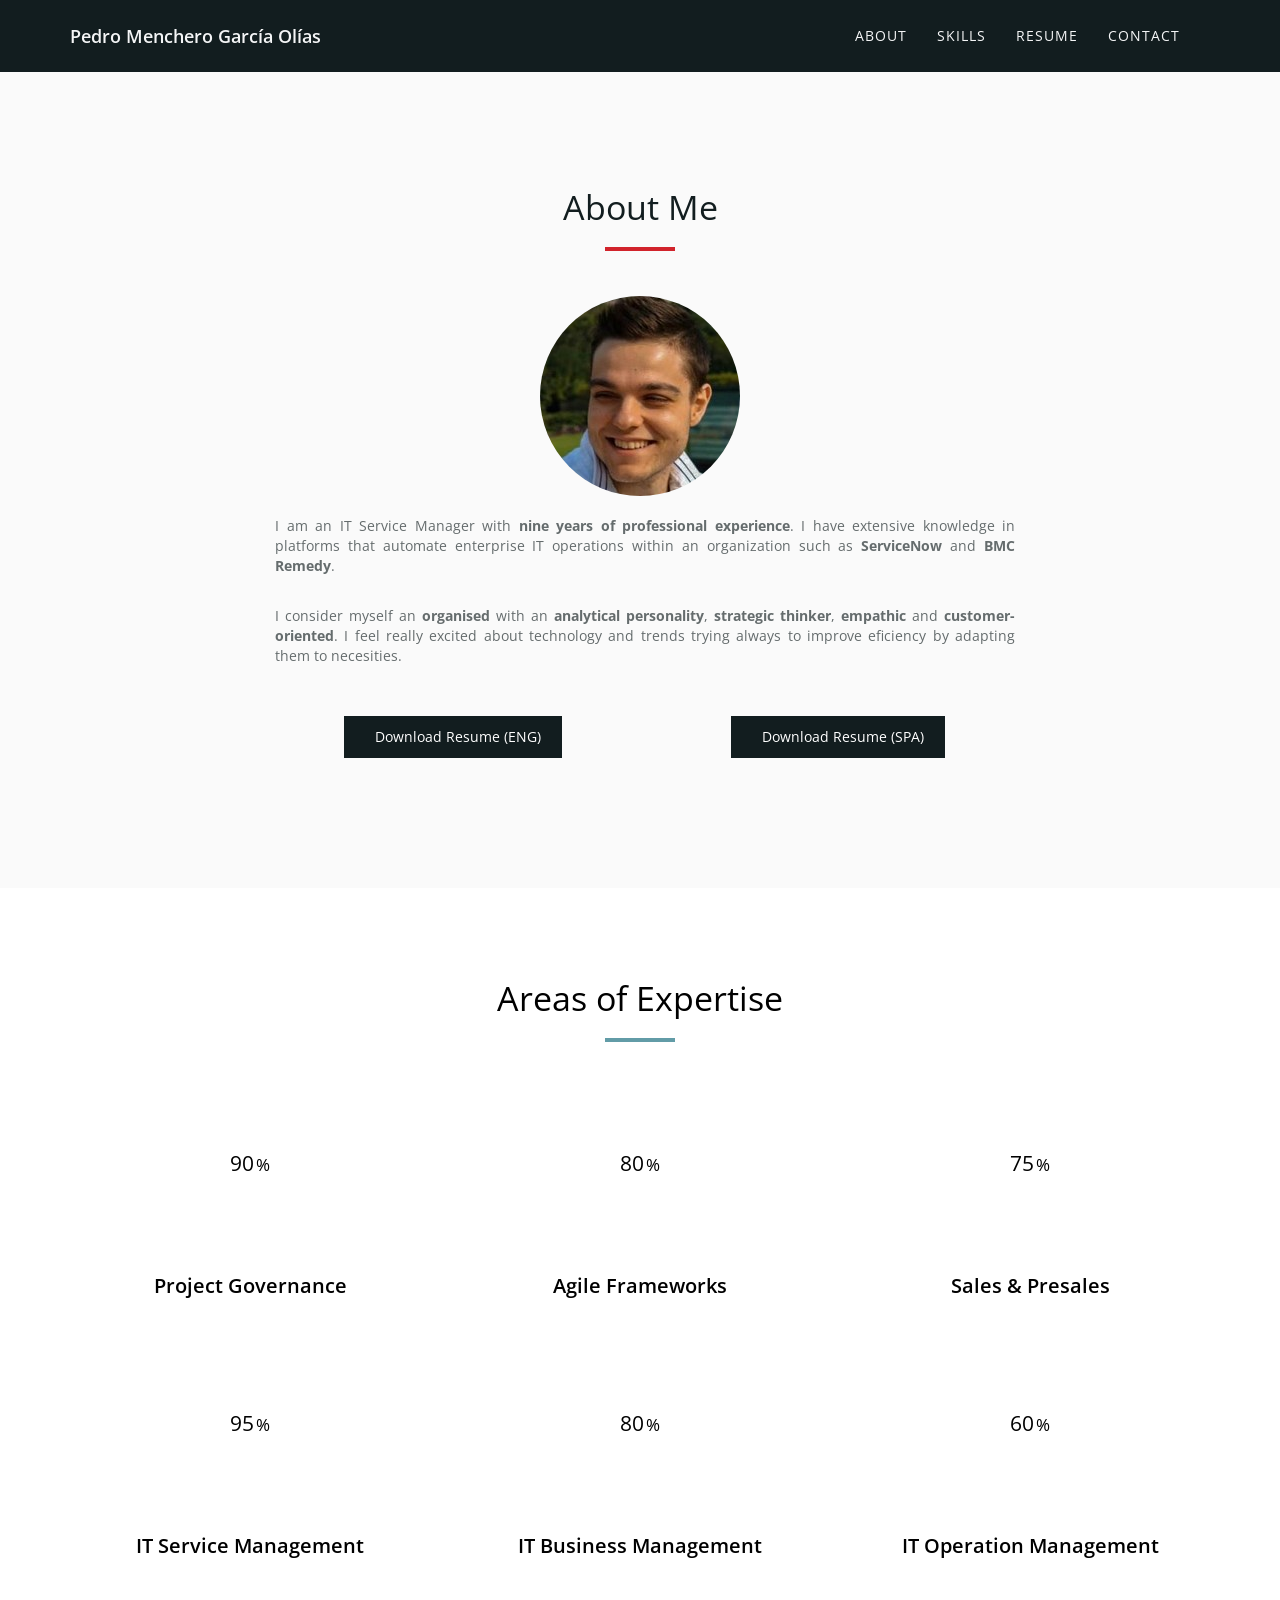
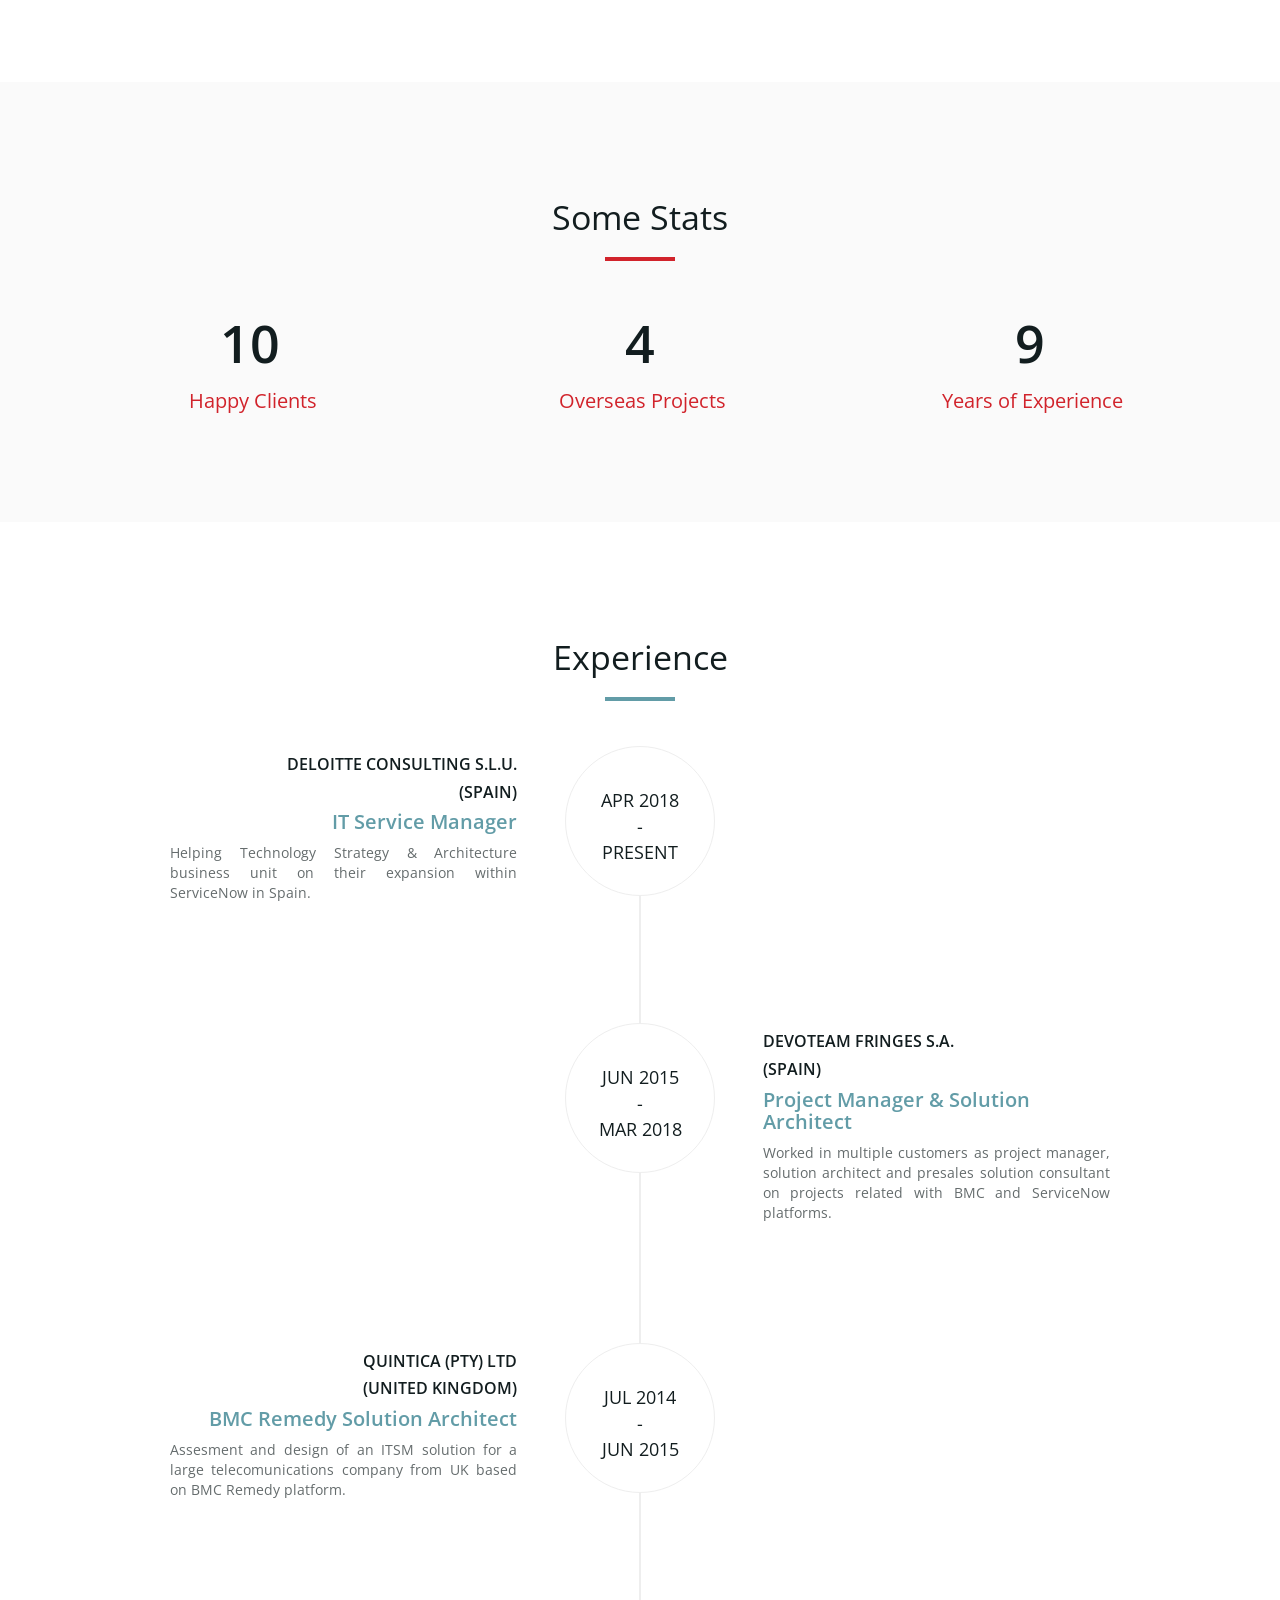
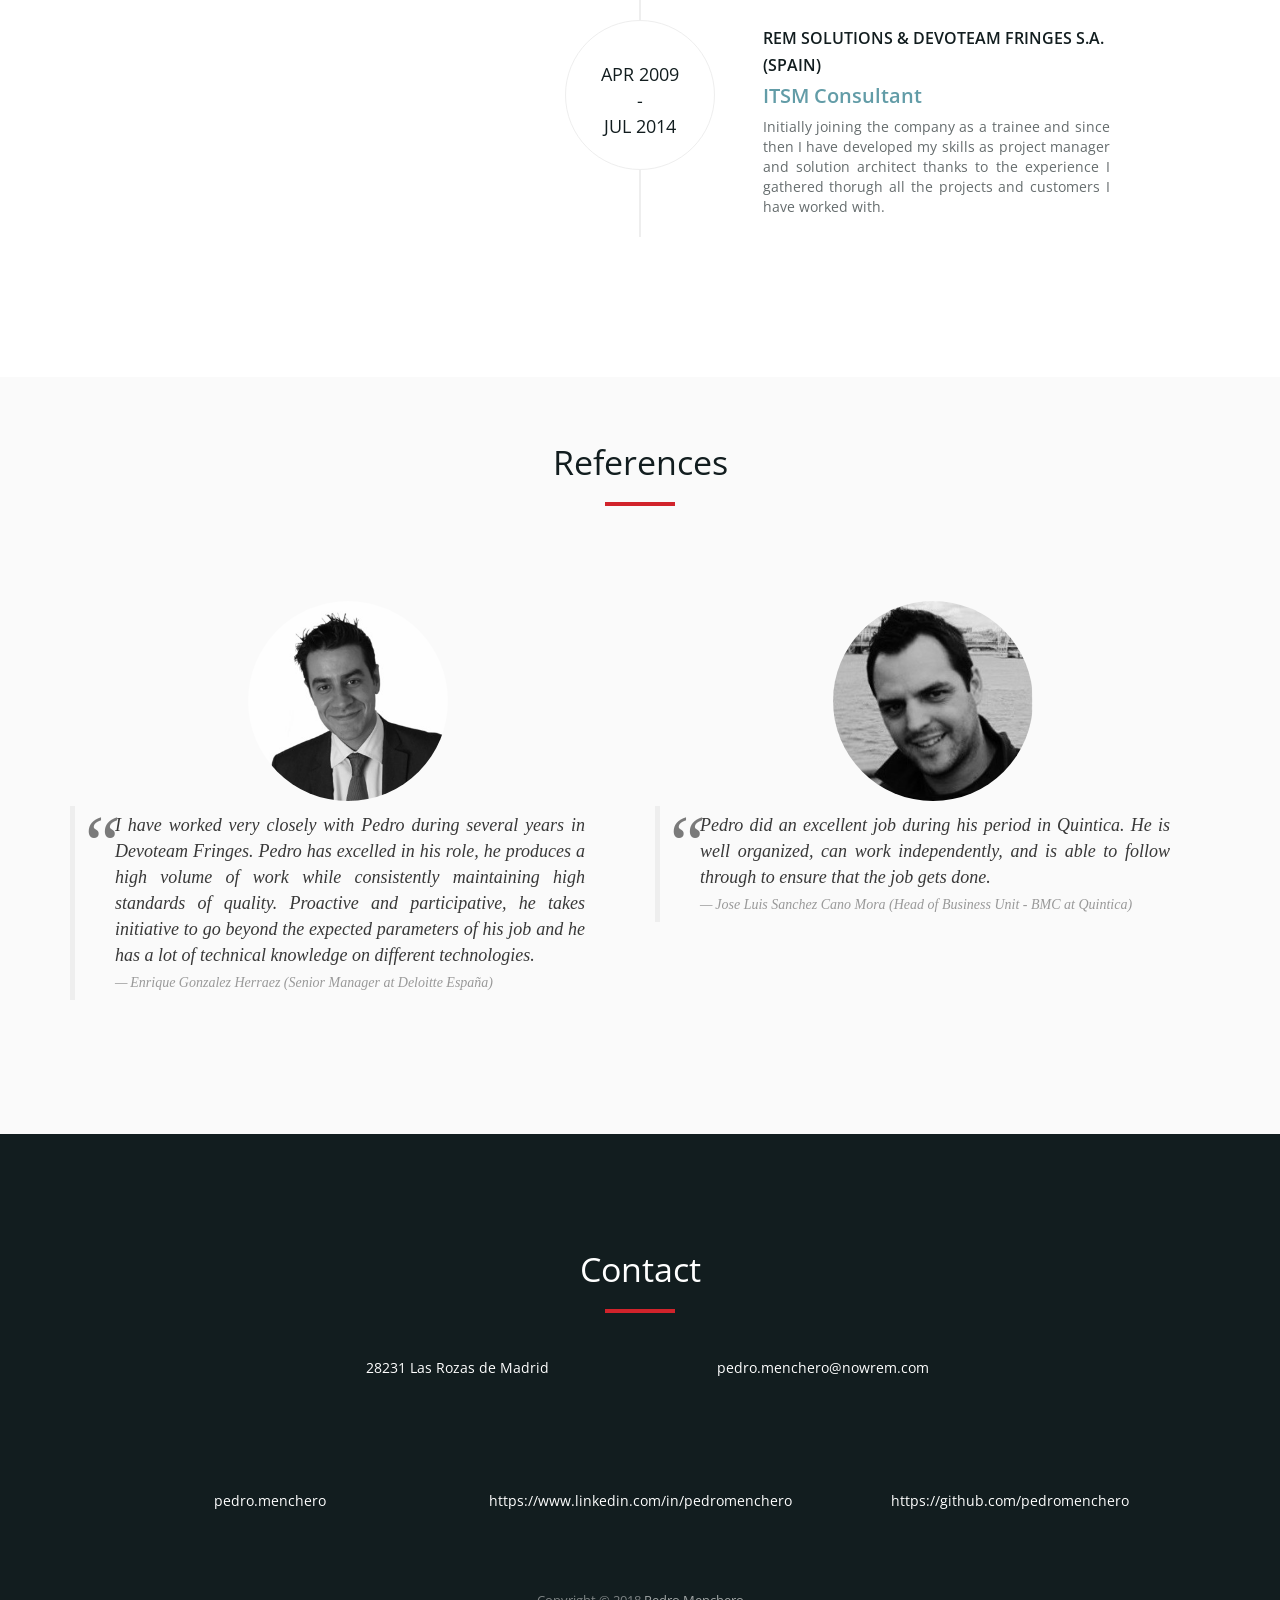
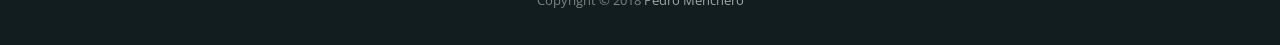
==== index.html @ 23386d48 "fixed typo" ====
<!DOCTYPE html>
<html lang="en">

<head>
  <!-- Global site tag (gtag.js) - Google Analytics -->
  <script async src="https://www.googletagmanager.com/gtag/js?id=UA-116610838-1"></script>
  <script>
    window.dataLayer = window.dataLayer || [];
    function gtag(){dataLayer.push(arguments);}
    gtag('js', new Date());

    gtag('config', 'UA-116610838-1');
  </script>

  <meta charset="utf-8">
  <meta name="viewport" content="width=device-width, initial-scale=1">
  <title>Pedro Menchero - IT Service Manager</title>
  <meta name="description" content="Pedro Menchero professional web page">
  <meta name="author" content="Pedro Menchero">
  <meta name="keywords" content="pedro, menchero, pedro menchero, pedro menchero cv, cv, curriculum, pedro curriculum, pedro menchero curriculum, it service manager, linkedin, solution architect, project manager, bmc remedy, servicenow"/>

  <!-- Favicons
  ================================================== -->
  <link rel="shortcut icon" href="img/favicon.ico" type="image/x-icon">
  <link rel="apple-touch-icon" href="img/apple-touch-icon.png">
  <link rel="apple-touch-icon" sizes="72x72" href="img/apple-touch-icon-72x72.png">
  <link rel="apple-touch-icon" sizes="114x114" href="img/apple-touch-icon-114x114.png">

  <!-- Bootstrap -->
  <link rel="stylesheet" type="text/css" href="css/bootstrap.css">
  <link rel="stylesheet" type="text/css" href="fonts/font-awesome/css/font-awesome.css">

  <!-- Stylesheet
  ================================================== -->
  <link rel="stylesheet" type="text/css" href="css/style.css">
  <link rel="stylesheet" type="text/css" href="css/prettyPhoto.css">
  <link href='https://fonts.googleapis.com/css?family=Lato:400,700,900,300' rel='stylesheet' type='text/css'>
  <link href='https://fonts.googleapis.com/css?family=Open+Sans:400,700,800,600,300' rel='stylesheet' type='text/css'>
  <script type="text/javascript" src="js/modernizr.custom.js"></script>

  <!-- Skype
  ================================================== -->
  <script type="text/javascript" src="http://cdn.dev.skype.com/uri/skype-uri.js"></script>

  <!-- HTML5 shim and Respond.js for IE8 support of HTML5 elements and media queries -->
  <!-- WARNING: Respond.js doesn't work if you view the page via file:// -->
  <!--[if lt IE 9]>
  <script src="https://oss.maxcdn.com/html5shiv/3.7.2/html5shiv.min.js"></script>
  <script src="https://oss.maxcdn.com/respond/1.4.2/respond.min.js"></script>
  <![endif]-->
</head>

<body id="page-top" data-spy="scroll" data-target=".navbar-fixed-top">

  <!-- Header -->
  <!-- <header id="header">
  <div class="intro">
  <div class="container">
  <div class="row">
  <div class="intro-text">
  <h1>Hello, I'm <span class="name">John Doe</span></h1>
  <p>UX Designer & Front End Developer</p>
  <a href="#about" class="btn btn-default btn-lg page-scroll">Learn More</a> </div>
</div>
</div>
</div>
</header> -->
  <!-- Navigation -->
  <div id="nav">
    <nav class="navbar navbar-custom">
      <div class="container">
        <div class="navbar-header">
          <button type="button" class="navbar-toggle" data-toggle="collapse" data-target=".navbar-main-collapse"> <i class="fa fa-bars"></i> </button>
          <a class="navbar-brand page-scroll" href="#page-top">Pedro Menchero García Olías</a> </div>

        <!-- Collect the nav links, forms, and other content for toggling -->
        <div class="collapse navbar-collapse navbar-right navbar-main-collapse">
          <ul class="nav navbar-nav">
            <!-- Hidden li included to remove active class from about link when scrolled up past about section -->
            <li class="hidden"> <a href="#page-top"></a> </li>
            <li> <a class="page-scroll" href="#about">About</a> </li>
            <li> <a class="page-scroll" href="#skills">Skills</a> </li>
            <!--<li> <a class="page-scroll" href="#portfolio">Portfolio</a> </li>-->
            <li> <a class="page-scroll" href="#resume">Resume</a> </li>
            <li> <a class="page-scroll" href="#contact">Contact</a> </li>
          </ul>
        </div>
      </div>
    </nav>
  </div>
  <!-- About Section -->
  <div id="about">
    <div class="container">
      <div class="section-title text-center center">
        <h2>About Me</h2>
        <hr>
      </div>
      <div class="row">
        <div class="col-md-12 text-center"><img src="img/about.jpg" class="img-responsive"></div>
        <div class="col-md-8 col-md-offset-2">
          <div class="about-text">
            <p class="justify">I am an IT Service Manager with <b>nine years of professional experience</b>. I have extensive knowledge in platforms that automate enterprise IT operations within an organization such as <b>ServiceNow</b> and <b>BMC Remedy</b>.</p>
            <p class="justify">I consider myself an <b>organised</b> with an <b>analytical personality</b>, <b>strategic thinker</b>, <b>empathic</b> and
              <b>customer-oriented</b>. I feel really excited about technology and trends trying always to improve eficiency by adapting them to necesities.</p>
            <div class="row">
              <div class="col-md-6 text-center">
                <p class="text-center"><a class="btn btn-primary" href="#"><i class="fa fa-download"></i> Download Resume (ENG)</a></p>
              </div>
              <div class="col-md-6 text-center">
                <p class="text-center"><a class="btn btn-primary" href="#"><i class="fa fa-download"></i> Download Resume (SPA)</a></p>
              </div>
            </div>
          </div>
        </div>
      </div>
    </div>
  </div>
  <!-- Skills Section -->
  <div id="skills" class="text-center">
    <div class="container">
      <div class="section-title center">
        <h2>Areas of Expertise</h2>
        <hr class="blue">
      </div>
      <div id="skills-circles" class="row">
        <div class="col-md-4 col-sm-6 skill"> <span class="chart" data-percent="90"> <span class="percent">90</span> </span>
          <h4>Project Governance</h4>
        </div>
        <div class="col-md-4 col-sm-6 skill"> <span class="chart" data-percent="80"> <span class="percent">80</span> </span>
          <h4>Agile Frameworks</h4>
        </div>
        <div class="col-md-4 col-sm-6 skill"> <span class="chart" data-percent="75"> <span class="percent">75</span> </span>
          <h4>Sales & Presales</h4>
        </div>
        <div class="col-md-4 col-sm-6 skill"> <span class="chart" data-percent="95"> <span class="percent">95</span> </span>
          <h4>IT Service Management</h4>
        </div>
        <div class="col-md-4 col-sm-6 skill"> <span class="chart" data-percent="80"> <span class="percent">80</span> </span>
          <h4>IT Business Management</h4>
        </div>
        <div class="col-md-4 col-sm-6 skill"> <span class="chart" data-percent="60"> <span class="percent">60</span> </span>
          <h4>IT Operation Management</h4>
        </div>
      </div>
    </div>
  </div>
  <!-- Portfolio Section -->
  <!--<div id="portfolio">-->
  <!--<div class="container">-->
  <!--<div class="section-title text-center center">-->
  <!--<h2>Portfolio</h2>-->
  <!--<hr>-->
  <!--</div>-->
  <!--<div class="categories">-->
  <!--<ul class="cat">-->
  <!--<li>-->
  <!--<ol class="type">-->
  <!--<li><a href="#" data-filter="*" class="active">All</a></li>-->
  <!--<li><a href="#" data-filter=".web">Web Design</a></li>-->
  <!--<li><a href="#" data-filter=".app">App Development</a></li>-->
  <!--<li><a href="#" data-filter=".branding">Branding</a></li>-->
  <!--</ol>-->
  <!--</li>-->
  <!--</ul>-->
  <!--<div class="clearfix"></div>-->
  <!--</div>-->
  <!--<div class="row">-->
  <!--<div class="portfolio-items">-->
  <!--<div class="col-sm-6 col-md-3 col-lg-3 web">-->
  <!--<div class="portfolio-item">-->
  <!--<div class="hover-bg"> <a href="img/portfolio/01-large.jpg" title="Project description" rel="prettyPhoto">-->
  <!--<div class="hover-text">-->
  <!--<h4>Project Title</h4>-->
  <!--<small>Web Design</small> </div>-->
  <!--<img src="img/portfolio/01-small.jpg" class="img-responsive" alt="Project Title"> </a> </div>-->
  <!--</div>-->
  <!--</div>-->
  <!--<div class="col-sm-6 col-md-3 col-lg-3 app">-->
  <!--<div class="portfolio-item">-->
  <!--<div class="hover-bg"> <a href="img/portfolio/02-large.jpg" title="Project description" rel="prettyPhoto">-->
  <!--<div class="hover-text">-->
  <!--<h4>Project Title</h4>-->
  <!--<small>App Development</small> </div>-->
  <!--<img src="img/portfolio/02-small.jpg" class="img-responsive" alt="Project Title"> </a> </div>-->
  <!--</div>-->
  <!--</div>-->
  <!--<div class="col-sm-6 col-md-3 col-lg-3 web">-->
  <!--<div class="portfolio-item">-->
  <!--<div class="hover-bg"> <a href="img/portfolio/03-large.jpg" title="Project description" rel="prettyPhoto">-->
  <!--<div class="hover-text">-->
  <!--<h4>Project Title</h4>-->
  <!--<small>Web Design</small> </div>-->
  <!--<img src="img/portfolio/03-small.jpg" class="img-responsive" alt="Project Title"> </a> </div>-->
  <!--</div>-->
  <!--</div>-->
  <!--<div class="col-sm-6 col-md-3 col-lg-3 web">-->
  <!--<div class="portfolio-item">-->
  <!--<div class="hover-bg"> <a href="img/portfolio/04-large.jpg" title="Project description" rel="prettyPhoto">-->
  <!--<div class="hover-text">-->
  <!--<h4>Project Title</h4>-->
  <!--<small>Web Design</small> </div>-->
  <!--<img src="img/portfolio/04-small.jpg" class="img-responsive" alt="Project Title"> </a> </div>-->
  <!--</div>-->
  <!--</div>-->
  <!--<div class="col-sm-6 col-md-3 col-lg-3 app">-->
  <!--<div class="portfolio-item">-->
  <!--<div class="hover-bg"> <a href="img/portfolio/05-large.jpg" title="Project description" rel="prettyPhoto">-->
  <!--<div class="hover-text">-->
  <!--<h4>Project Title</h4>-->
  <!--<small>App Development</small> </div>-->
  <!--<img src="img/portfolio/05-small.jpg" class="img-responsive" alt="Project Title"> </a> </div>-->
  <!--</div>-->
  <!--</div>-->
  <!--<div class="col-sm-6 col-md-3 col-lg-3 branding">-->
  <!--<div class="portfolio-item">-->
  <!--<div class="hover-bg"> <a href="img/portfolio/06-large.jpg" title="Project description" rel="prettyPhoto">-->
  <!--<div class="hover-text">-->
  <!--<h4>Project Title</h4>-->
  <!--<small>Branding</small> </div>-->
  <!--<img src="img/portfolio/06-small.jpg" class="img-responsive" alt="Project Title"> </a> </div>-->
  <!--</div>-->
  <!--</div>-->
  <!--<div class="col-sm-6 col-md-3 col-lg-3 branding app">-->
  <!--<div class="portfolio-item">-->
  <!--<div class="hover-bg"> <a href="img/portfolio/07-large.jpg" title="Project description" rel="prettyPhoto">-->
  <!--<div class="hover-text">-->
  <!--<h4>Project Title</h4>-->
  <!--<small>App Development, Branding</small> </div>-->
  <!--<img src="img/portfolio/07-small.jpg" class="img-responsive" alt="Project Title"> </a> </div>-->
  <!--</div>-->
  <!--</div>-->
  <!--<div class="col-sm-6 col-md-3 col-lg-3 web">-->
  <!--<div class="portfolio-item">-->
  <!--<div class="hover-bg"> <a href="img/portfolio/08-large.jpg" title="Project description" rel="prettyPhoto">-->
  <!--<div class="hover-text">-->
  <!--<h4>Project Title</h4>-->
  <!--<small>Web Design</small> </div>-->
  <!--<img src="img/portfolio/08-small.jpg" class="img-responsive" alt="Project Title"> </a> </div>-->
  <!--</div>-->
  <!--</div>-->
  <!--</div>-->
  <!--</div>-->
  <!--</div>-->
  <!--</div>-->
  <!-- Achievements Section -->
  <div id="achievements" class="text-center">
    <div class="container">
      <div class="section-title center">
        <h2>Some Stats</h2>
        <hr>
      </div>
      <div class="row">
        <div class="col-md-4 col-sm-4 wow fadeInDown" data-wow-delay="200ms">
          <div class="achievement-box"> <span class="count">10</span>
            <h4>Happy Clients</h4>
          </div>
        </div>
        <div class="col-md-4 col-sm-4 wow fadeInDown" data-wow-delay="400ms">
          <div class="achievement-box"> <span class="count">4</span>
            <h4>Overseas Projects</h4>
          </div>
        </div>
        <div class="col-md-4 col-sm-4 wow fadeInDown" data-wow-delay="800ms">
          <div class="achievement-box"> <span class="count">9</span>
            <h4>Years of Experience</h4>
          </div>
        </div>
      </div>
    </div>
  </div>
  <!-- Resume Section -->
  <div id="resume" class="text-center">
    <div class="container">
      <div class="section-title center">
        <h2>Experience</h2>
        <hr class="blue">
      </div>
      <div class="row">
        <div class="col-lg-12">
          <ul class="timeline">
            <li>
              <div class="timeline-image">
                <h4>Apr 2018<br> - <br>Present</h4>
              </div>
              <div class="timeline-panel">
                <div class="timeline-heading">
                  <h4>Deloitte Consulting S.L.U.</h4>
                  <h4>(Spain)</h4>
                  <h4 class="subheading">IT Service Manager</h4>
                </div>
                <div class="timeline-body">
                  <p>Helping Technology Strategy & Architecture business unit on their expansion within ServiceNow in Spain.</p>
                </div>
              </div>
            </li>
            <li class="timeline-inverted">
              <div class="timeline-image">
                <h4>Jun 2015<br> - <br>Mar 2018</h4>
              </div>
              <div class="timeline-panel">
                <div class="timeline-heading">
                  <h4>Devoteam Fringes S.A.</h4>
                  <h4>(Spain)</h4>
                  <h4 class="subheading">Project Manager & Solution Architect</h4>
                </div>
                <div class="timeline-body">
                  <p>Worked in multiple customers as project manager, solution architect and presales solution consultant on projects related with BMC and ServiceNow platforms.</p>
                </div>
              </div>
            </li>
            <li>
              <div class="timeline-image">
                <h4>Jul 2014<br> - <br>Jun 2015</h4>
              </div>
              <div class="timeline-panel">
                <div class="timeline-heading">
                  <h4>Quintica (PTY) LTD</h4>
                  <h4>(United Kingdom)</h4>
                  <h4 class="subheading">BMC Remedy Solution Architect</h4>
                </div>
                <div class="timeline-body">
                  <p>Assesment and design of an ITSM solution for a large telecomunications company from UK based on BMC Remedy platform.</p>
                </div>
              </div>
            </li>
            <li class="timeline-inverted">
              <div class="timeline-image">
                <h4>Apr 2009<br> - <br>Jul 2014</h4>
              </div>
              <div class="timeline-panel">
                <div class="timeline-heading">
                  <h4>REM Solutions & Devoteam Fringes S.A.</h4>
                  <h4>(Spain)</h4>
                  <h4 class="subheading">ITSM Consultant</h4>
                </div>
                <div class="timeline-body">
                  <p>Initially joining the company as a trainee and since then I have developed my skills as project manager and solution architect thanks to the experience I gathered thorugh all the projects and customers I have worked with. </p>
                </div>
              </div>
            </li>
          </ul>
        </div>
      </div>
    </div>
  </div>
  <!-- References Section -->
  <div id="references" class="text-center">
    <div class="container">
      <div class="section-title center">
        <h2>References</h2>
        <hr class="red">
      </div>
      <div class="row">
        <div class="col-md-6 text-center">
          <img src="img/reference.jpg" class="img-responsive">
          <blockquote>
            I have worked very closely with Pedro during several years in Devoteam Fringes. Pedro has excelled in his role, he produces a high volume of work while consistently maintaining high standards of quality.
            Proactive and participative, he takes initiative to go beyond the expected parameters of his job and he has a lot of technical knowledge on different technologies.
            <cite>Enrique Gonzalez Herraez (Senior Manager at Deloitte España)</cite>
          </blockquote>
        </div>
        <div class="col-md-6 text-center">
          <img src="img/reference2.jpg" class="img-responsive">
          <blockquote>
            Pedro did an excellent job during his period in Quintica. He is well organized, can work independently, and is able to follow through to ensure that the job gets done.
            <cite>Jose Luis Sanchez Cano Mora (Head of Business Unit - BMC at Quintica)</cite>
          </blockquote>
        </div>
      </div>
      <!-- <div class="row">
        <div class="col-md-6 text-center">
          <img src="img/reference3.jpg" class="img-responsive">
          <blockquote>
            Blabla blabla blabla
            <cite>Cristina Martinez Navarro (Customer Success Manager at Devoteam Cloud Services)</cite>
          </blockquote>
        </div>
      </div> -->
    </div>
  </div>
  <!-- Contact Section -->
  <div id="contact" class="text-center">
    <div class="container">
      <div class="section-title center">
        <h2>Contact</h2>
        <hr>
      </div>
      <div class="col-md-8 col-md-offset-2">
        <div class="col-md-6"> <i class="fa fa-map-marker fa-2x"></i>
          <p>28231 Las Rozas de Madrid</p>
        </div>
        <div class="col-md-6"> <i class="fa fa-envelope-o fa-2x"></i>
          <p>pedro.menchero@nowrem.com</p>
        </div>
        <!-- <div class="col-md-4"> <i class="fa fa-phone fa-2x"></i> -->
        <!-- <p>+34 617 00 77 43</p> -->
        <!-- </div> -->
        <div class="clearfix"></div>
      </div>
      <!-- <div class="col-md-8 col-md-offset-2">
      <h3>Leave me a message</h3>
      <form name="sentMessage" id="contactForm" novalidate>
      <div class="row">
      <div class="col-md-6">
      <div class="form-group">
      <input type="text" id="name" class="form-control" placeholder="Name" required="required">
      <p class="help-block text-danger"></p>
    </div>
    </div>
    <div class="col-md-6">
    <div class="form-group">
    <input type="email" id="email" class="form-control" placeholder="Email" required="required">
    <p class="help-block text-danger"></p>
    </div>
    </div>
    </div>
    <div class="form-group">
    <textarea name="message" id="message" class="form-control" rows="4" placeholder="Message" required></textarea>
    <p class="help-block text-danger"></p>
    </div>
    <div id="success"></div>
    <button type="submit" class="btn btn-default">Send Message</button>
    </form> -->
    </div>
    <div class="container">
      <div class="social">
        <div class="col-md-12">
          <div class="col-md-4"> <a onclick="Skype.tryAnalyzeSkypeUri('chat', '0');" href="skype:pedro.menchero?chat"><i class="fa fa-skype"></i></a></i>
            <p>pedro.menchero</p>
          </div>
          <div class="col-md-4"> <a href="https://www.linkedin.com/in/pedromenchero/" target="_blank"><i class="fa fa-linkedin"></i></a></i>
            <p>https://www.linkedin.com/in/pedromenchero</p>
          </div>
          <div class="col-md-4"> <a href="https://github.com/pedromenchero" target="_blank"><i class="fa fa-github"></i></a></i>
            <p>https://github.com/pedromenchero</p>
          </div>
          <div class="clearfix"></div>
        </div>
      </div>
    </div>
  </div>

  <!-- Footer -->
  <div id="footer">
    <div class="container text-center">
      <div class="fnav">
        <p>Copyright &copy; 2018 <a>Pedro Menchero</a></p>
      </div>
    </div>
  </div>
  <script type="text/javascript" src="js/jquery.1.11.1.js"></script>
  <script type="text/javascript" src="js/bootstrap.js"></script>
  <script type="text/javascript" src="js/SmoothScroll.js"></script>
  <script type="text/javascript" src="js/easypiechart.js"></script>
  <script type="text/javascript" src="js/jquery.prettyPhoto.js"></script>
  <script type="text/javascript" src="js/jquery.isotope.js"></script>
  <script type="text/javascript" src="js/jquery.counterup.js"></script>
  <script type="text/javascript" src="js/waypoints.js"></script>
  <script type="text/javascript" src="js/jqBootstrapValidation.js"></script>
  <script type="text/javascript" src="js/contact_me.js"></script>
  <script type="text/javascript" src="js/main.js"></script>
</body>

</html>
---- css/style.css ----
body, html {
  font-family: 'Open Sans', sans-serif;
  text-rendering: optimizeLegibility !important;
  -webkit-font-smoothing: antialiased !important;
  color: #656c6d;
  width: 100% !important;
  height: 100% !important;
}

h1 {
  font-weight: 700;
}

h1 strong {
  font-weight: 900;
}

h2 {
  line-height: 20px;
  margin: 0;
  color: #121d1f;
  font-weight: 400;
  margin-bottom: 30px;
  font-size: 34px;
}

h3, h4 {
  color: #121d1f;
  font-size: 20px;
  font-weight: 600;
}

h5 {
  text-transform: uppercase;
  font-weight: 700;
  line-height: 20px;
}

p.intro {
  font-size: 16px;
  margin: 12px 0 0;
  line-height: 24px;
  font-family: 'Open Sans', sans-serif;
}

a {
  color: #333;
}

a:hover, a:focus {
  text-decoration: none;
  color: #d1232b;
  ;
}

ul, ol {
  list-style: none;
}

.clearfix:after {
  visibility: hidden;
  display: block;
  font-size: 0;
  content: " ";
  clear: both;
  height: 0;
}

.clearfix {
  display: inline-block;
}

* html .clearfix {
  height: 1%;
}

.clearfix {
  display: block;
}

ul, ol {
  padding: 0;
  webkit-padding: 0;
  moz-padding: 0;
}

hr {
  height: 4px;
  width: 70px;
  text-align: center;
  position: relative;
  background: #d1232b;
  margin: 0 auto;
  margin-bottom: 30px;
  border: 0;
}

hr.blue {
  background: #629ca7
}

/* Navigation */

#nav {
  z-index: 9999;
}

#nav.affix {
  position: fixed;
  top: 0;
  width: 100%
}

.navbar-custom {
  margin-bottom: 0;
  background-color: #121d1f;
  border-radius: 0px;
  padding: 10px 0;
}

.navbar-custom .navbar-brand {
  font-weight: 600;
}

.navbar-custom .navbar-brand:focus {
  outline: 0;
}

.navbar-custom .navbar-brand .navbar-toggle {
  padding: 4px 6px;
  font-size: 16px;
  color: #fff;
}

.navbar-custom .navbar-brand .navbar-toggle:focus, .navbar-custom .navbar-brand .navbar-toggle:active {
  outline: 0;
}

.navbar-custom a {
  color: #f4f5f6;
}

.navbar-custom .nav li a {
  text-transform: uppercase;
  letter-spacing: 1px;
  -webkit-transition: background .3s ease-in-out;
  -moz-transition: background .3s ease-in-out;
  transition: background .3s ease-in-out;
}

.navbar-custom .nav li a:hover {
  outline: 0;
  color: #d1232b;
  ;
  background-color: transparent;
}

.navbar-custom .nav li a:focus, .navbar-custom .nav li a:active {
  outline: 0;
  background-color: transparent;
  color: #d1232b;
  ;
}

.navbar-custom .nav li.active {
  outline: 0;
}

.navbar-custom .nav li.active a {
  background-color: rgba(255, 255, 255, .3);
}

.navbar-custom .nav li.active a:hover {
  color: #fff;
}

.btn-default {
  color: #fff;
  background-color: transparent;
  border-color: #fff;
  padding: 10px 20px;
  margin: 0;
  font-size: 16px;
  border-radius: 0;
}

.btn-default:hover, .btn-default:focus, .btn-default.focus, .btn-default:active, .btn-default.active {
  color: #fff;
  background-color: #121d1f;
  border-color: #121d1f;
}

.btn-primary {
  color: #fff;
  background-color: #121d1f;
  padding: 10px 20px;
  border-color: #121d1f;
  border-radius: 0;
}

.btn-primary:hover, .btn-primary:focus, .btn-primary.focus, .btn-primary:active, .btn-primary.active {
  color: #fff;
  background-color: #d1232b;
  ;
  border-color: #d1232b;
  ;
}

.btn-primary i.fa {
  margin-right: 10px;
}

/* Home Section */

.intro {
  display: table;
  width: 100%;
  height: auto;
  padding: 100px 0;
  text-align: center;
  color: #fff;
  background: url(../img/intro-bg.jpg) no-repeat center top;
  background-color: #d1232b;
  ;
  -webkit-background-size: cover;
  -moz-background-size: cover;
  background-size: cover;
  -o-background-size: cover;
}

.section-title.center {
  padding: 25px 0 15px 0;
}

/* About Section */

#about {
  padding: 100px 0;
  background: #fafafa;
}

#about .about-text {
  margin-left: 10px;
}

#about img {
  border-radius: 50%;
  width: 200px;
  height: 200px;
  display: inline-block;
}

#about p {
  text-align: center;
  margin-top: 20px;
  margin-bottom: 30px;
}

#about .justify {
  text-align: justify;
}

/* Skills Section */

#skills {
  padding: 75px 0;
  background: #fff;
  ;
}

#skills h2 {
  color: #000;
}

#skills hr {
  /* background: rgba(255, 255, 255, 0.3); */
}

#skills .skill {
  margin-bottom: 40px;
  text-align: center;
  padding: 0px;
}

#skills .skill h4 {
  font-weight: 600;
  color: #000;
}

.chart {
  position: relative;
  display: inline-block;
  width: 152px;
  height: 152px;
  margin-bottom: 26px;
  text-align: center;
}

.chart canvas {
  position: absolute;
  top: 0;
  left: 0;
}

.percent {
  display: inline-block;
  font-size: 21px;
  color: #000;
  line-height: 152px;
  z-index: 2;
}

.percent:after {
  content: '%';
  margin-left: 0.1em;
  font-size: .8em;
}

/* Portfolio Section */

#portfolio {
  padding: 80px 0;
  background: #ffffff;
  /* Old browsers */
  background: -moz-linear-gradient(top, #ffffff 0%, #f4f5f6 49%, #ffffff 100%);
  /* FF3.6+ */
  background: -webkit-gradient(linear, left top, left bottom, color-stop(0%, #ffffff), color-stop(49%, #f4f5f6), color-stop(100%, #ffffff));
  /* Chrome,Safari4+ */
  background: -webkit-linear-gradient(top, #ffffff 0%, #f4f5f6 49%, #ffffff 100%);
  /* Chrome10+,Safari5.1+ */
  background: -o-linear-gradient(top, #ffffff 0%, #f4f5f6 49%, #ffffff 100%);
  /* Opera 11.10+ */
  background: -ms-linear-gradient(top, #ffffff 0%, #f4f5f6 49%, #ffffff 100%);
  /* IE10+ */
  background: linear-gradient(to bottom, #ffffff 0%, #f4f5f6 49%, #ffffff 100%);
  /* W3C */
  filter: progid:DXImageTransform.Microsoft.gradient( startColorstr='#ffffff', endColorstr='#ffffff', GradientType=0);
  /* IE6-9 */
}

.categories {
  padding-bottom: 30px;
  text-align: center;
}

ul.cat li {
  display: inline-block;
}

ol.type li {
  display: inline-block;
  margin-left: 20px;
}

ol.type li a {
  background: #d1232b;
  ;
  color: #fff;
  padding: 6px 14px;
}

ol.type li a.active {
  background: #121d1f;
  color: #fff;
}

ol.type li a:hover {
  background: #121d1f;
  color: #fff;
}

.isotope-item {
  z-index: 2
}

.isotope-hidden.isotope-item {
  z-index: 1
}

.isotope, .isotope .isotope-item {
  /* change duration value to whatever you like */
  -webkit-transition-duration: 0.8s;
  -moz-transition-duration: 0.8s;
  transition-duration: 0.8s;
}

.isotope-item {
  margin-right: -1px;
  -webkit-backface-visibility: hidden;
  backface-visibility: hidden;
}

.isotope {
  -webkit-backface-visibility: hidden;
  backface-visibility: hidden;
  -webkit-transition-property: height, width;
  -moz-transition-property: height, width;
  transition-property: height, width;
}

.isotope .isotope-item {
  -webkit-backface-visibility: hidden;
  backface-visibility: hidden;
  -webkit-transition-property: -webkit-transform, opacity;
  -moz-transition-property: -moz-transform, opacity;
  transition-property: transform, opacity;
}

.portfolio-item {
  margin: 15px 0;
  -webkit-transition: all 0.5s ease-out;
  -moz-transition: all 0.5s ease-out;
  -ms-transition: all 0.5s ease-out;
  -o-transition: all 0.5s ease-out;
  transition: all 0.5s ease-out;
}

.portfolio-item:hover {
  -webkit-transform: scale(1.1);
  -moz-transform: scale(1.1);
  -ms-transform: scale(1.1);
  -o-transform: scale(1.1);
  transform: scale(1.1);
}

.portfolio-item .hover-bg {
  height: 260px;
  overflow: hidden;
  position: relative;
}

.hover-bg .hover-text {
  position: absolute;
  text-align: center;
  margin: 0 auto;
  color: #ffffff;
  background: rgba(0, 0, 0, 0.66);
  padding: 33% 0 0 0;
  height: 100%;
  width: 100%;
  opacity: 0;
  transition: all 0.5s;
}

.hover-bg .hover-text>h4 {
  opacity: 0;
  color: #fff;
  font-weight: 400;
  -webkit-transform: translateY(100%);
  transform: translateY(100%);
  transition: all 0.3s;
}

.hover-bg:hover .hover-text>h4 {
  opacity: 1;
  -webkit-backface-visibility: hidden;
  -webkit-transform: translateY(0);
  transform: translateY(0);
}

.hover-bg .hover-text>i {
  opacity: 0;
  -webkit-transform: translateY(0);
  transform: translateY(0);
  transition: all 0.3s;
}

.hover-bg:hover .hover-text>i {
  opacity: 1;
  -webkit-backface-visibility: hidden;
  -webkit-transform: translateY(100%);
  transform: translateY(100%);
}

.hover-bg:hover .hover-text {
  opacity: 1;
}

#portfolio i.fa {
  font-size: 20px;
  padding: 5px;
  color: #E87E04;
}

/* Achivements Section */

#achievements {
  padding: 100px 0;
  background: #fafafa;
  ;
}

#achievements h2 {
  color: #121d1f;
}

/* #achievements hr { */

/* background: rgba(255,255,255,0.3); */

/* } */

.achievement-box h4 {
  color: #d1232b;
  font-size: 20px;
  font-weight: 400;
  margin-left: 5px;
}

.achievement-box span.count {
  font-size: 52px;
  font-weight: 600;
  display: block;
  color: #121d1f;
  padding: 0;
  margin: 0;
}

/* Resume Section */

#resume {
  padding: 100px 0;
  background: #fff;
}

.timeline {
  position: relative;
  padding: 0;
  list-style: none;
}

.timeline:before {
  content: "";
  position: absolute;
  top: 0;
  bottom: 0;
  left: 40px;
  width: 2px;
  margin-left: -1.5px;
  background-color: #eee;
}

.timeline>li {
  position: relative;
  margin-bottom: 50px;
  min-height: 50px;
}

.timeline>li:before, .timeline>li:after {
  content: " ";
  display: table;
}

.timeline>li:after {
  clear: both;
}

.timeline>li .timeline-panel {
  float: right;
  position: relative;
  width: 100%;
  padding: 0 20px 0 100px;
  text-align: left;
}

.timeline>li .timeline-panel:before {
  right: auto;
  left: -15px;
  border-right-width: 15px;
  border-left-width: 0;
}

.timeline>li .timeline-panel:after {
  right: auto;
  left: -14px;
  border-right-width: 14px;
  border-left-width: 0;
}

.timeline>li .timeline-image {
  z-index: 100;
  position: absolute;
  left: 0;
  width: 70px;
  height: 70px;
  margin-left: 0;
  border: 1px solid #eee;
  border-radius: 100%;
  text-align: center;
  background: #fff;
}

.timeline>li .timeline-image h4 {
  margin-top: 20px;
  font-size: 14px;
  text-transform: uppercase;
}

.timeline>li.timeline-inverted>.timeline-panel {
  float: right;
  padding: 0 20px 0 100px;
  text-align: left;
}

.timeline>li.timeline-inverted>.timeline-panel:before {
  right: auto;
  left: -15px;
  border-right-width: 15px;
  border-left-width: 0;
}

.timeline>li.timeline-inverted>.timeline-panel:after {
  right: auto;
  left: -14px;
  border-right-width: 14px;
  border-left-width: 0;
}

.timeline>li:last-child {
  margin-bottom: 40px;
}

.timeline .timeline-heading h4 {
  margin-top: 0;
  text-transform: uppercase;
  font-size: 16px;
}

.timeline .timeline-heading h2 {
  margin-top: 30px;
}

.timeline .timeline-heading h4.subheading {
  text-transform: none;
  color: #629ca7;
  font-size: 20px;
}

.timeline .timeline-body>p, .timeline .timeline-body>ul {
  margin-bottom: 0;
  text-align: justify;
}

/* References */

#references {
  padding: 50px 0 50px 0;
  color: #121d1f;
  background: #fafafa;
}

#references .row {
  padding: 50px 0 80px 0
}

#references blockquote {
  font-family: Georgia, serif;
  font-size: 18px;
  font-style: italic;
  text-align: justify;
  /* width: 500px; */
  margin: 0.25em 0;
  padding: 0.35em 40px;
  line-height: 1.45;
  position: relative;
  color: #383838;
}

#references img {
  border-radius: 50%;
  width: 200px;
  height: 200px;
  display: inline-block;
}

#references blockquote:before {
  display: block;
  padding-left: 22px;
  content: "\201C";
  font-size: 80px;
  position: absolute;
  left: -20px;
  top: -20px;
  color: #7a7a7a;
}

#references blockquote cite {
  color: #999999;
  font-size: 14px;
  display: block;
  margin-top: 5px;
}

#references blockquote cite:before {
  content: "\2014 \2009";
}

/* Contact Section */

#contact {
  padding: 100px 0 40px 0;
  color: #fff;
  background: #121d1f;
  ;
}

#contact h2 {
  color: #fff;
}

#contact hr {
  /* background: rgba(255,255,255,0.3); */
}

#contact h3 {
  padding-top: 20px;
  font-size: 20px;
  font-weight: 400;
  color: #fff;
}

#contact form {
  padding: 30px 0;
}

#contact i.fa {
  color: #fff;
  margin-bottom: 10px;
}

#contact .text-danger {
  color: #E87E04;
  text-align: left;
}

label {
  font-size: 12px;
  font-weight: 400;
  font-family: 'Open Sans', sans-serif;
  float: left;
}

#contact .form-control {
  display: block;
  width: 100%;
  padding: 6px 12px;
  font-size: 14px;
  line-height: 1.42857143;
  color: #2c3e50;
  background-color: rgba(255, 255, 255, 0.8);
  background-image: none;
  border: 0;
  border-radius: 2px;
  -webkit-box-shadow: none;
  box-shadow: none;
  -webkit-transition: none;
  -o-transition: none;
  transition: none;
}

#contact .form-control:focus {
  border-color: inherit;
  outline: 0;
  -webkit-box-shadow: transparent;
  box-shadow: transparent;
}

.form-control::-webkit-input-placeholder {
  color: #2c3e50;
}

.form-control:-moz-placeholder {
  color: #2c3e50;
}

.form-control::-moz-placeholder {
  color: #2c3e50;
}

.form-control:-ms-input-placeholder {
  color: #2c3e50;
}

#contact .social {
  margin-top: 60px;
}

#contact .social ul li {
  display: inline-block;
  margin: 0 20px;
}

#contact .social i.fa {
  font-size: 30px;
  padding: 4px 5px;
  color: #fff;
  transition: all 0.5s;
}

#contact .social i.fa:hover {
  color: #d1232b;
}

#contact .btn {
  background-color: transparent;
  border: 1px solid #fff;
  border-radius: 0;
  padding: 10px 20px;
  color: #fff;
  margin-top: 15px;
}

#contact .btn:hover, #contact .btn:focus {
  background-color: #121d1f;
  border: 1px solid #121d1f;
}

.btn:active, .btn.active {
  background-image: none;
  outline: 0;
  -webkit-box-shadow: none;
  box-shadow: none;
}

a:focus, .btn:focus, .btn:active:focus, .btn.active:focus, .btn.focus, .btn:active.focus, .btn.active.focus {
  outline: none;
  outline-offset: none;
}

/* Footer Section*/

#footer {
  background: #121d1f;
  color: #7d8384;
  padding: 30px 0 25px 0;
}

#footer p {
  font-size: 13px;
}

#footer a {
  color: #a0a5a5;
}

#footer a:hover {
  color: #d1232b;
  ;
}

/* Media Queries */

@media(min-width:768px) {
  .intro {
    height: 100%;
    padding: 0;
    text-align: left;
    color: #fff;
  }
  .intro H1 {
    font-size: 60px;
    font-weight: 500;
    letter-spacing: -2px;
  }
  .intro .name {
    font-weight: 600;
  }
  .intro .intro-text {
    max-width: 75%;
  }
  .intro .intro-text p {
    font-family: 'Lato', sans-serif;
    font-size: 20px;
    margin-bottom: 40px;
    margin-top: 20px;
  }
  section {
    padding: 120px 0;
  }
  header .intro-text {
    padding-top: 300px;
    padding-bottom: 200px;
  }
  .timeline:before {
    left: 50%;
  }
  .timeline>li {
    margin-bottom: 100px;
    min-height: 100px;
  }
  .timeline>li .timeline-panel {
    float: left;
    width: 41%;
    padding: 0 20px 20px 30px;
    text-align: right;
  }
  .timeline>li .timeline-image {
    left: 50%;
    width: 100px;
    height: 100px;
    margin-left: -50px;
  }
  .timeline>li .timeline-image h4 {
    margin-top: 16px;
    line-height: 18px;
    font-weight: 400;
  }
  .timeline>li.timeline-inverted>.timeline-panel {
    float: right;
    padding: 0 30px 20px 20px;
    text-align: left;
  }
}

@media(min-width:992px) {
  #here-me h1 {
    margin: 10px 0 0px;
  }
  .timeline>li {
    min-height: 150px;
  }
  .timeline>li .timeline-panel {
    padding: 0 20px 20px;
  }
  .timeline>li .timeline-image {
    width: 150px;
    height: 150px;
    margin-left: -75px;
  }
  .timeline>li .timeline-image h4 {
    margin-top: 30px;
    font-size: 18px;
    line-height: 26px;
  }
  .timeline>li.timeline-inverted>.timeline-panel {
    padding: 0 20px 20px;
  }
}

@media(min-width:1200px) {
  .timeline>li {
    min-height: 170px;
  }
  .timeline>li .timeline-panel {
    padding: 10px 20px 20px 100px;
  }
  .timeline>li .timeline-image {
    width: 150px;
    height: 150px;
    margin-left: -75px;
  }
  .timeline>li .timeline-image h4 {
    margin-top: 40px;
    font-weight: 400;
  }
  .timeline>li.timeline-inverted>.timeline-panel {
    padding: 10px 100px 20px 20px;
  }
}
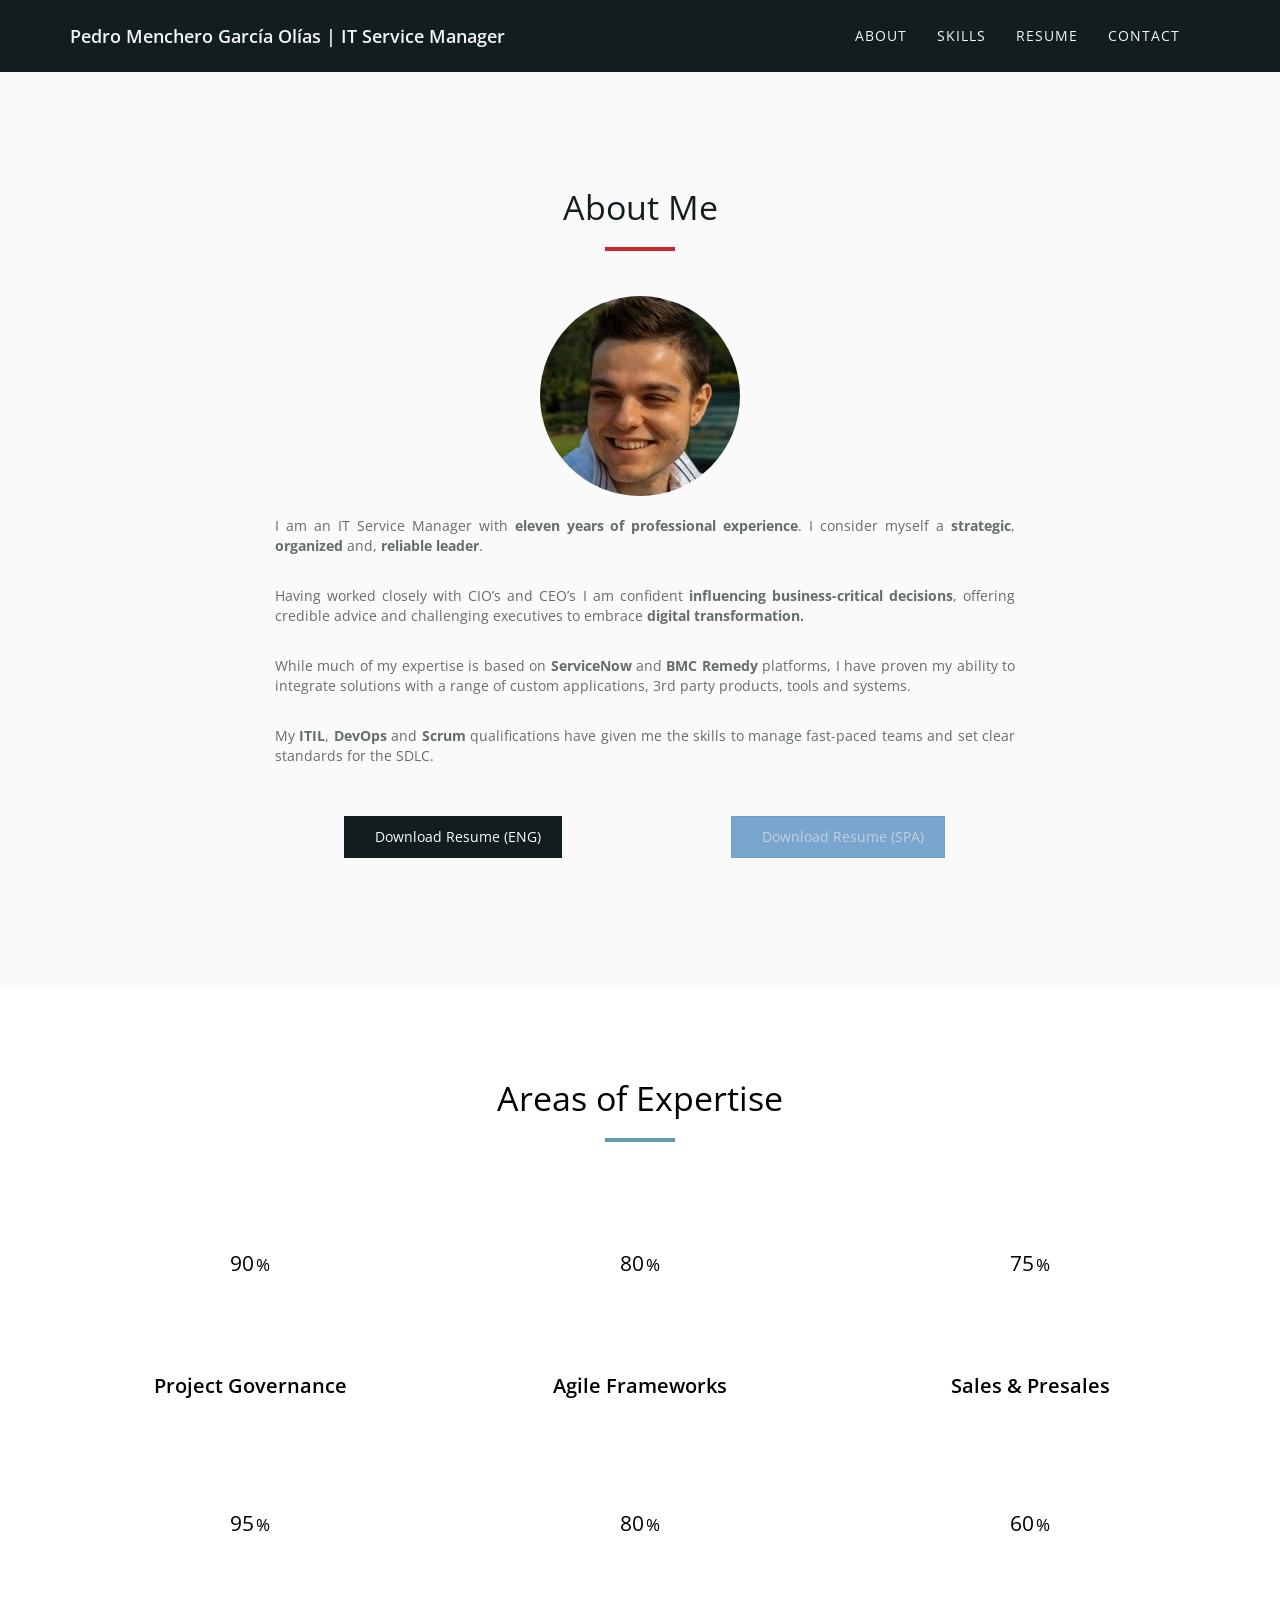
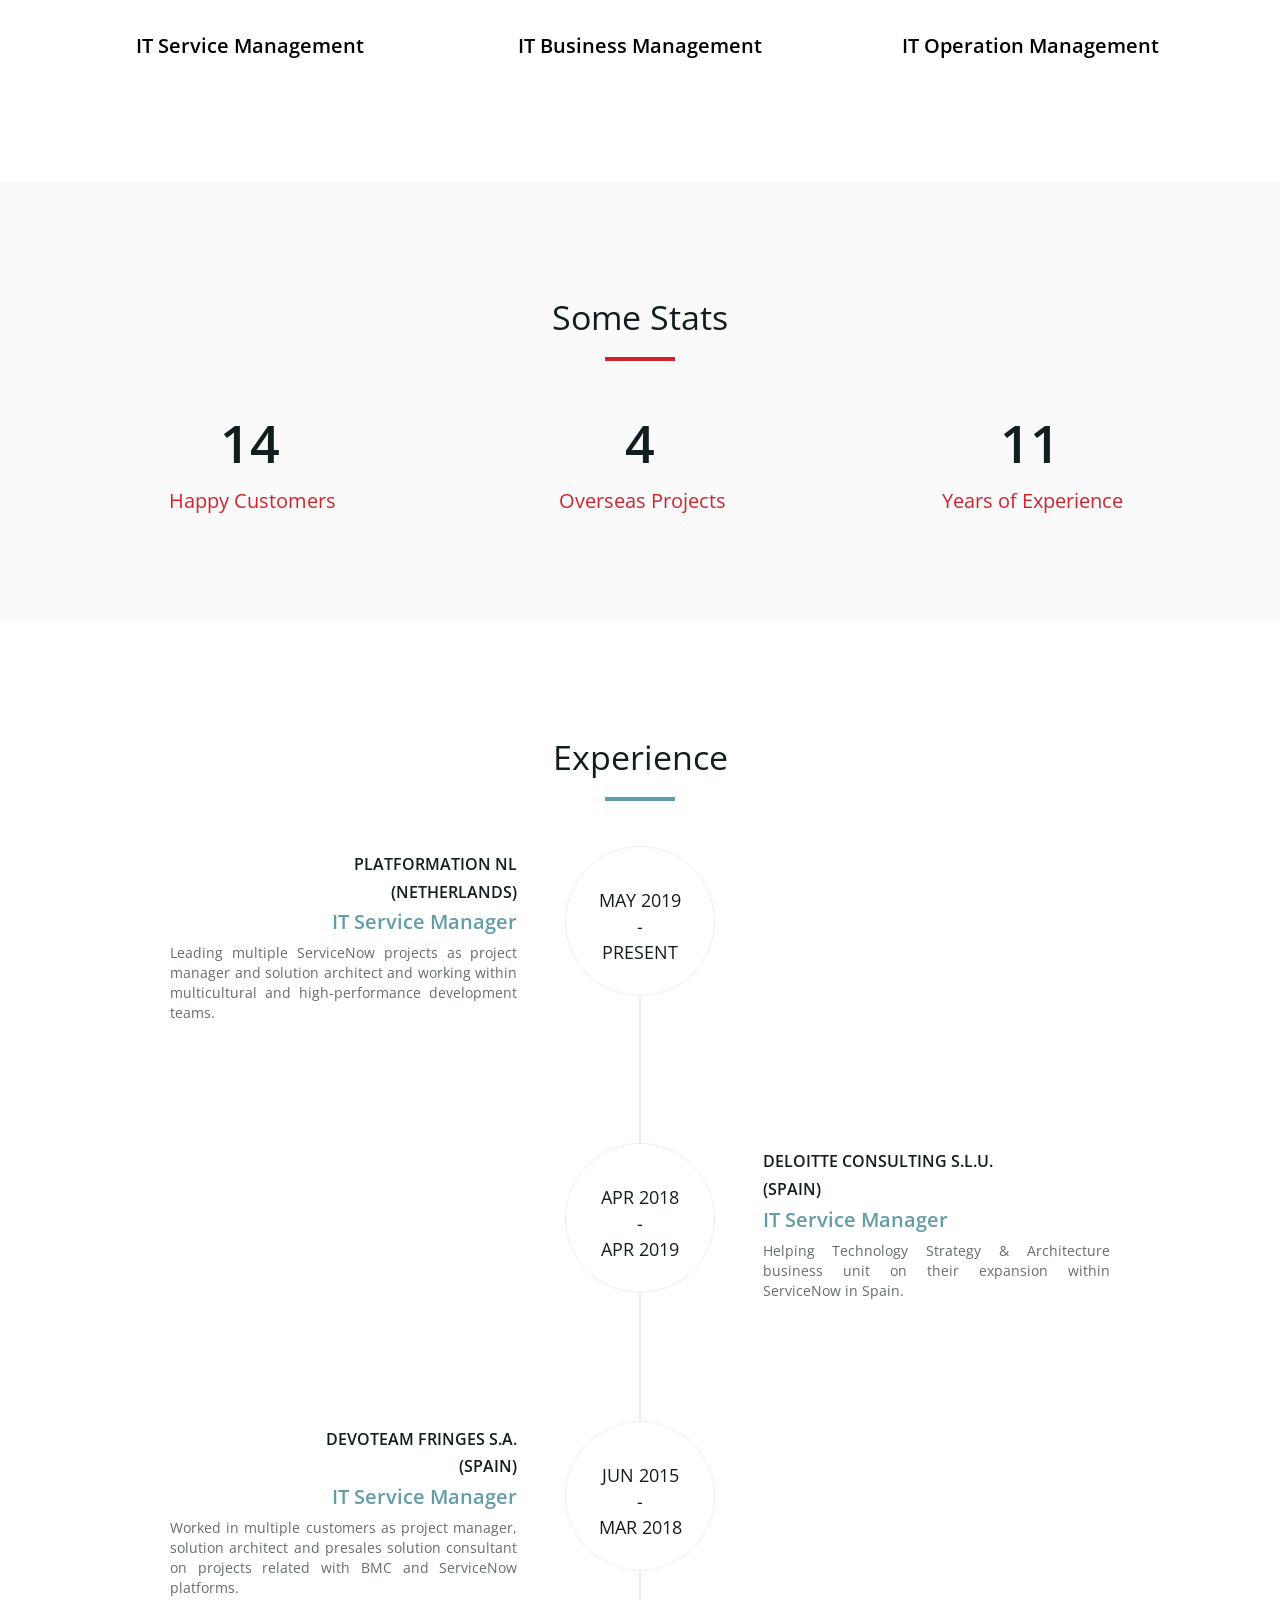
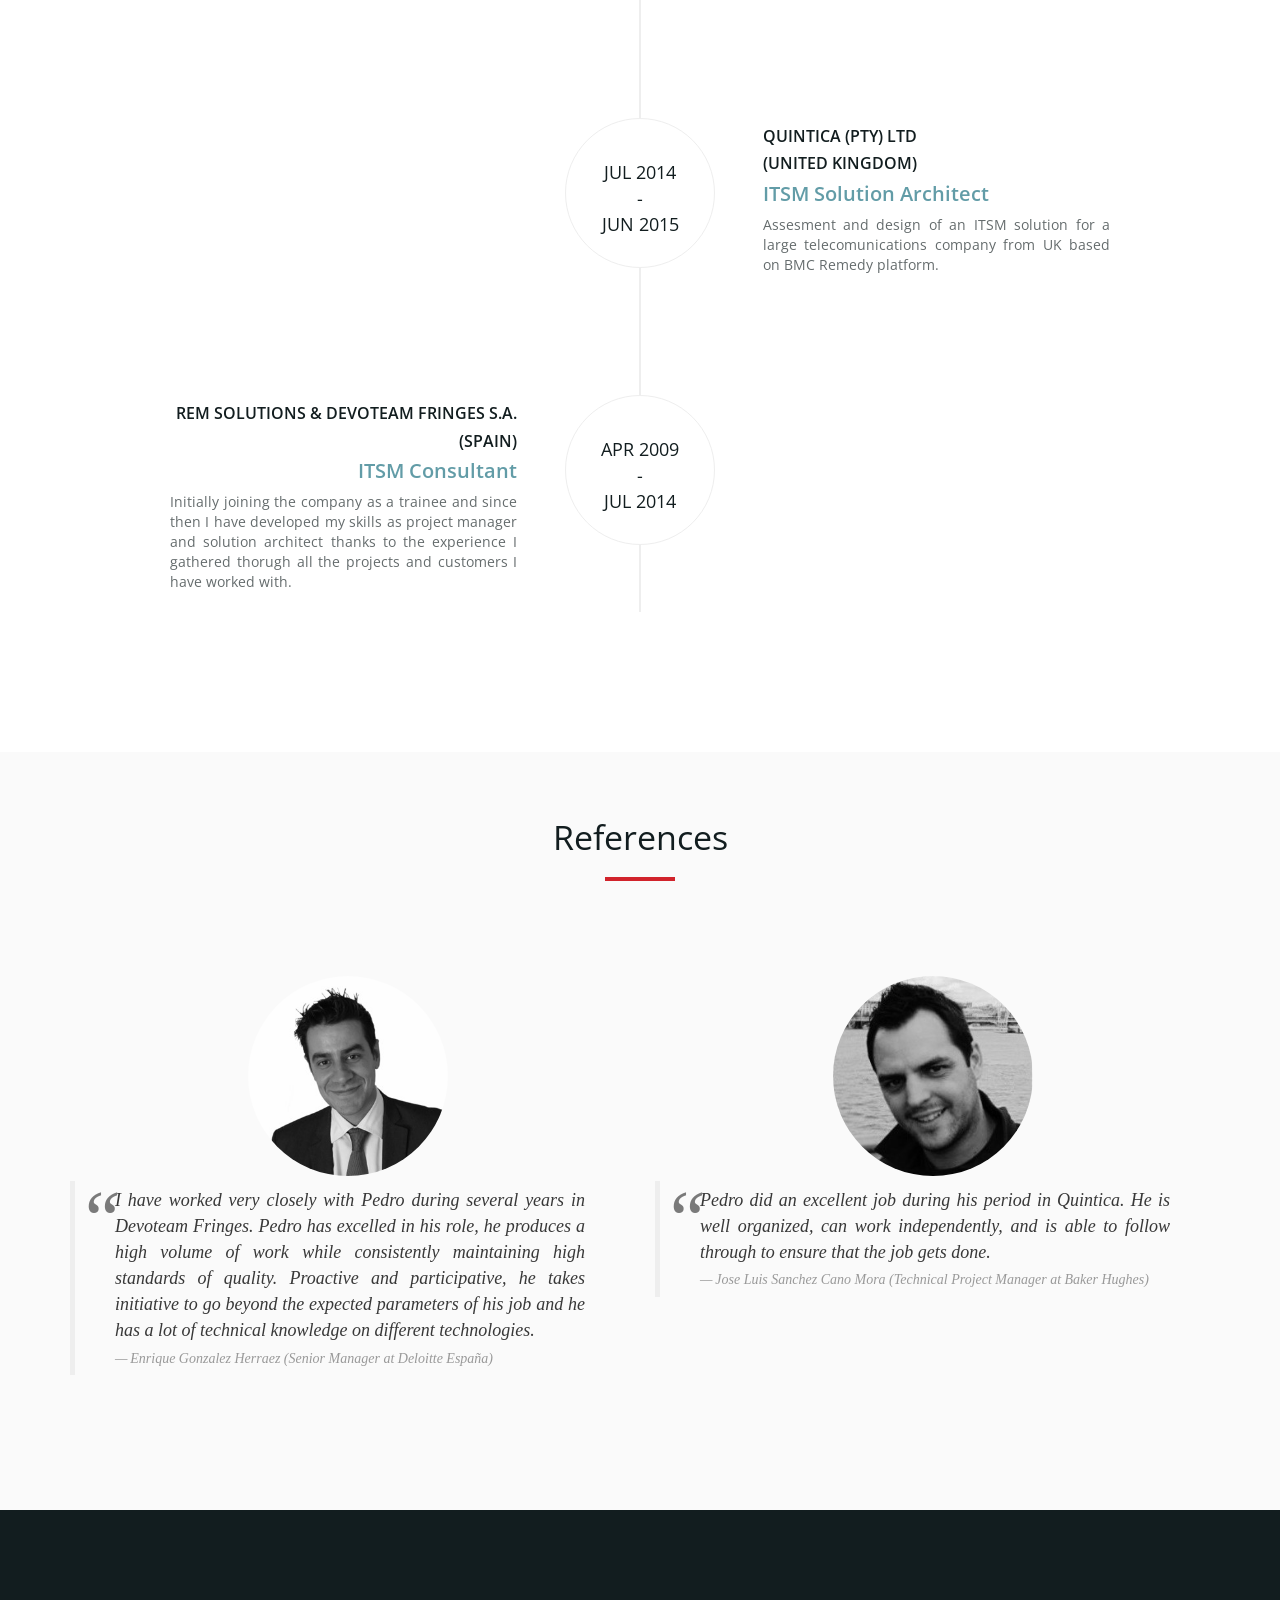
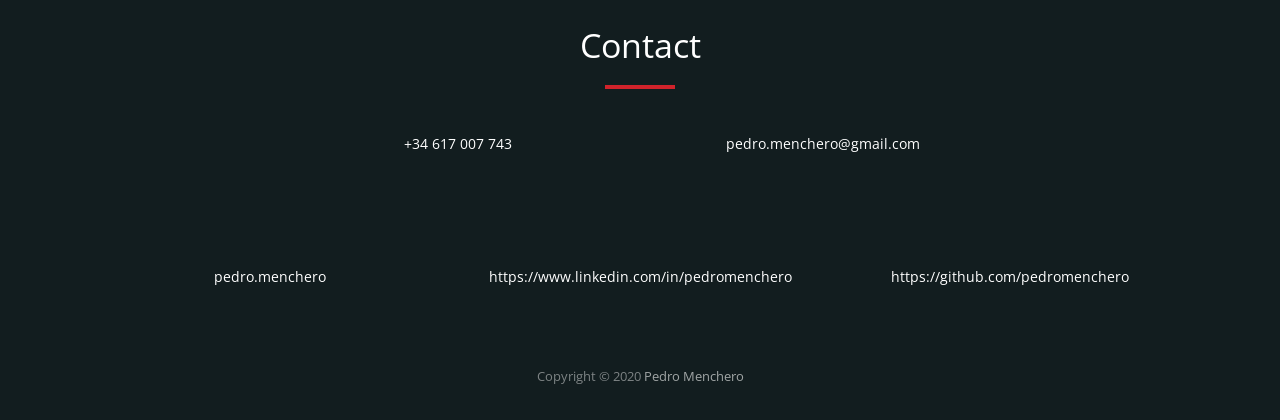
==== commit 6460112a: "update 2020" ====
--- a/index.html
+++ b/index.html
@@ -71,7 +71,7 @@
       <div class="container">
         <div class="navbar-header">
           <button type="button" class="navbar-toggle" data-toggle="collapse" data-target=".navbar-main-collapse"> <i class="fa fa-bars"></i> </button>
-          <a class="navbar-brand page-scroll" href="#page-top">Pedro Menchero García Olías</a> </div>
+          <a class="navbar-brand page-scroll" href="#page-top">Pedro Menchero García Olías | IT Service Manager</a> </div>
 
         <!-- Collect the nav links, forms, and other content for toggling -->
         <div class="collapse navbar-collapse navbar-right navbar-main-collapse">
@@ -99,15 +99,16 @@
         <div class="col-md-12 text-center"><img src="img/about.jpg" class="img-responsive"></div>
         <div class="col-md-8 col-md-offset-2">
           <div class="about-text">
-            <p class="justify">I am an IT Service Manager with <b>nine years of professional experience</b>. I have extensive knowledge in platforms that automate enterprise IT operations within an organization such as <b>ServiceNow</b> and <b>BMC Remedy</b>.</p>
-            <p class="justify">I consider myself an <b>organised</b> with an <b>analytical personality</b>, <b>strategic thinker</b>, <b>empathic</b> and
-              <b>customer-oriented</b>. I feel really excited about technology and trends trying always to improve eficiency by adapting them to necesities.</p>
+            <p class="justify">I am an IT Service Manager with <b>eleven years of professional experience</b>. I consider myself a <b>strategic</b>, <b>organized</b> and, <b>reliable leader</b>.</p>
+            <p class="justify">Having worked closely with CIO’s and CEO’s I am confident <b>influencing business-critical decisions</b>, offering credible advice and challenging executives to embrace <b>digital transformation.</b></p>
+            <p class="justify">While much of my expertise is based on <b>ServiceNow</b> and <b>BMC Remedy</b> platforms, I have proven my ability to integrate solutions with a range of custom applications, 3rd party products, tools and systems.</p>
+            <p class="justify">My <b>ITIL</b>, <b>DevOps</b> and <b>Scrum</b> qualifications have given me the skills to manage fast-paced teams and set clear standards for the SDLC.</p>
             <div class="row">
               <div class="col-md-6 text-center">
-                <p class="text-center"><a class="btn btn-primary" href="#"><i class="fa fa-download"></i> Download Resume (ENG)</a></p>
+                <p class="text-center"><a class="btn btn-primary" target="_blank" href="https://drive.google.com/file/d/1UK9MLl-3L2CBWEJR5pNJ7G-U4Zbz1dit/view?usp=sharing"><i class="fa fa-download"></i> Download Resume (ENG)</a></p>
               </div>
               <div class="col-md-6 text-center">
-                <p class="text-center"><a class="btn btn-primary" href="#"><i class="fa fa-download"></i> Download Resume (SPA)</a></p>
+                <p class="text-center"><a class="btn btn-primary disabled" href="#"><i class="fa fa-download"></i> Download Resume (SPA)</a></p>
               </div>
             </div>
           </div>
@@ -251,8 +252,8 @@
       </div>
       <div class="row">
         <div class="col-md-4 col-sm-4 wow fadeInDown" data-wow-delay="200ms">
-          <div class="achievement-box"> <span class="count">10</span>
-            <h4>Happy Clients</h4>
+          <div class="achievement-box"> <span class="count">14</span>
+            <h4>Happy Customers</h4>
           </div>
         </div>
         <div class="col-md-4 col-sm-4 wow fadeInDown" data-wow-delay="400ms">
@@ -261,7 +262,7 @@
           </div>
         </div>
         <div class="col-md-4 col-sm-4 wow fadeInDown" data-wow-delay="800ms">
-          <div class="achievement-box"> <span class="count">9</span>
+          <div class="achievement-box"> <span class="count">11</span>
             <h4>Years of Experience</h4>
           </div>
         </div>
@@ -280,7 +281,22 @@
           <ul class="timeline">
             <li>
               <div class="timeline-image">
-                <h4>Apr 2018<br> - <br>Present</h4>
+                <h4>May 2019<br> - <br>Present</h4>
+              </div>
+              <div class="timeline-panel">
+                <div class="timeline-heading">
+                  <h4>Platformation NL</h4>
+                  <h4>(Netherlands)</h4>
+                  <h4 class="subheading">IT Service Manager</h4>
+                </div>
+                <div class="timeline-body">
+                  <p>Leading multiple ServiceNow projects as project manager and solution architect and working within multicultural and high-performance development teams.</p>
+                </div>
+              </div>
+            </li>
+            <li class="timeline-inverted">
+              <div class="timeline-image">
+                <h4>Apr 2018<br> - <br>Apr 2019</h4>
               </div>
               <div class="timeline-panel">
                 <div class="timeline-heading">
@@ -293,7 +309,7 @@
                 </div>
               </div>
             </li>
-            <li class="timeline-inverted">
+            <li>
               <div class="timeline-image">
                 <h4>Jun 2015<br> - <br>Mar 2018</h4>
               </div>
@@ -301,14 +317,14 @@
                 <div class="timeline-heading">
                   <h4>Devoteam Fringes S.A.</h4>
                   <h4>(Spain)</h4>
-                  <h4 class="subheading">Project Manager & Solution Architect</h4>
+                  <h4 class="subheading">IT Service Manager</h4>
                 </div>
                 <div class="timeline-body">
                   <p>Worked in multiple customers as project manager, solution architect and presales solution consultant on projects related with BMC and ServiceNow platforms.</p>
                 </div>
               </div>
             </li>
-            <li>
+            <li class="timeline-inverted">
               <div class="timeline-image">
                 <h4>Jul 2014<br> - <br>Jun 2015</h4>
               </div>
@@ -316,14 +332,14 @@
                 <div class="timeline-heading">
                   <h4>Quintica (PTY) LTD</h4>
                   <h4>(United Kingdom)</h4>
-                  <h4 class="subheading">BMC Remedy Solution Architect</h4>
+                  <h4 class="subheading">ITSM Solution Architect</h4>
                 </div>
                 <div class="timeline-body">
                   <p>Assesment and design of an ITSM solution for a large telecomunications company from UK based on BMC Remedy platform.</p>
                 </div>
               </div>
             </li>
-            <li class="timeline-inverted">
+            <li>
               <div class="timeline-image">
                 <h4>Apr 2009<br> - <br>Jul 2014</h4>
               </div>
@@ -363,19 +379,10 @@
           <img src="img/reference2.jpg" class="img-responsive">
           <blockquote>
             Pedro did an excellent job during his period in Quintica. He is well organized, can work independently, and is able to follow through to ensure that the job gets done.
-            <cite>Jose Luis Sanchez Cano Mora (Head of Business Unit - BMC at Quintica)</cite>
+            <cite>Jose Luis Sanchez Cano Mora (Technical Project Manager at Baker Hughes)</cite>
           </blockquote>
         </div>
       </div>
-      <!-- <div class="row">
-        <div class="col-md-6 text-center">
-          <img src="img/reference3.jpg" class="img-responsive">
-          <blockquote>
-            Blabla blabla blabla
-            <cite>Cristina Martinez Navarro (Customer Success Manager at Devoteam Cloud Services)</cite>
-          </blockquote>
-        </div>
-      </div> -->
     </div>
   </div>
   <!-- Contact Section -->
@@ -386,11 +393,11 @@
         <hr>
       </div>
       <div class="col-md-8 col-md-offset-2">
-        <div class="col-md-6"> <i class="fa fa-map-marker fa-2x"></i>
-          <p>28231 Las Rozas de Madrid</p>
+        <div class="col-md-6"> <i class="fa fa-phone fa-2x"></i>
+          <p>+34 617 007 743</p>
         </div>
         <div class="col-md-6"> <i class="fa fa-envelope-o fa-2x"></i>
-          <p>pedro.menchero@nowrem.com</p>
+          <p>pedro.menchero@gmail.com</p>
         </div>
         <!-- <div class="col-md-4"> <i class="fa fa-phone fa-2x"></i> -->
         <!-- <p>+34 617 00 77 43</p> -->
@@ -444,7 +451,7 @@
   <div id="footer">
     <div class="container text-center">
       <div class="fnav">
-        <p>Copyright &copy; 2018 <a>Pedro Menchero</a></p>
+        <p>Copyright &copy; 2020 <a>Pedro Menchero</a></p>
       </div>
     </div>
   </div>
--- a/css/style.css
+++ b/css/style.css
@@ -45,6 +45,11 @@
 
 a {
   color: #333;
+}
+
+a.disabled {
+  pointer-events: none;
+  color: #cccc;
 }
 
 a:hover, a:focus {
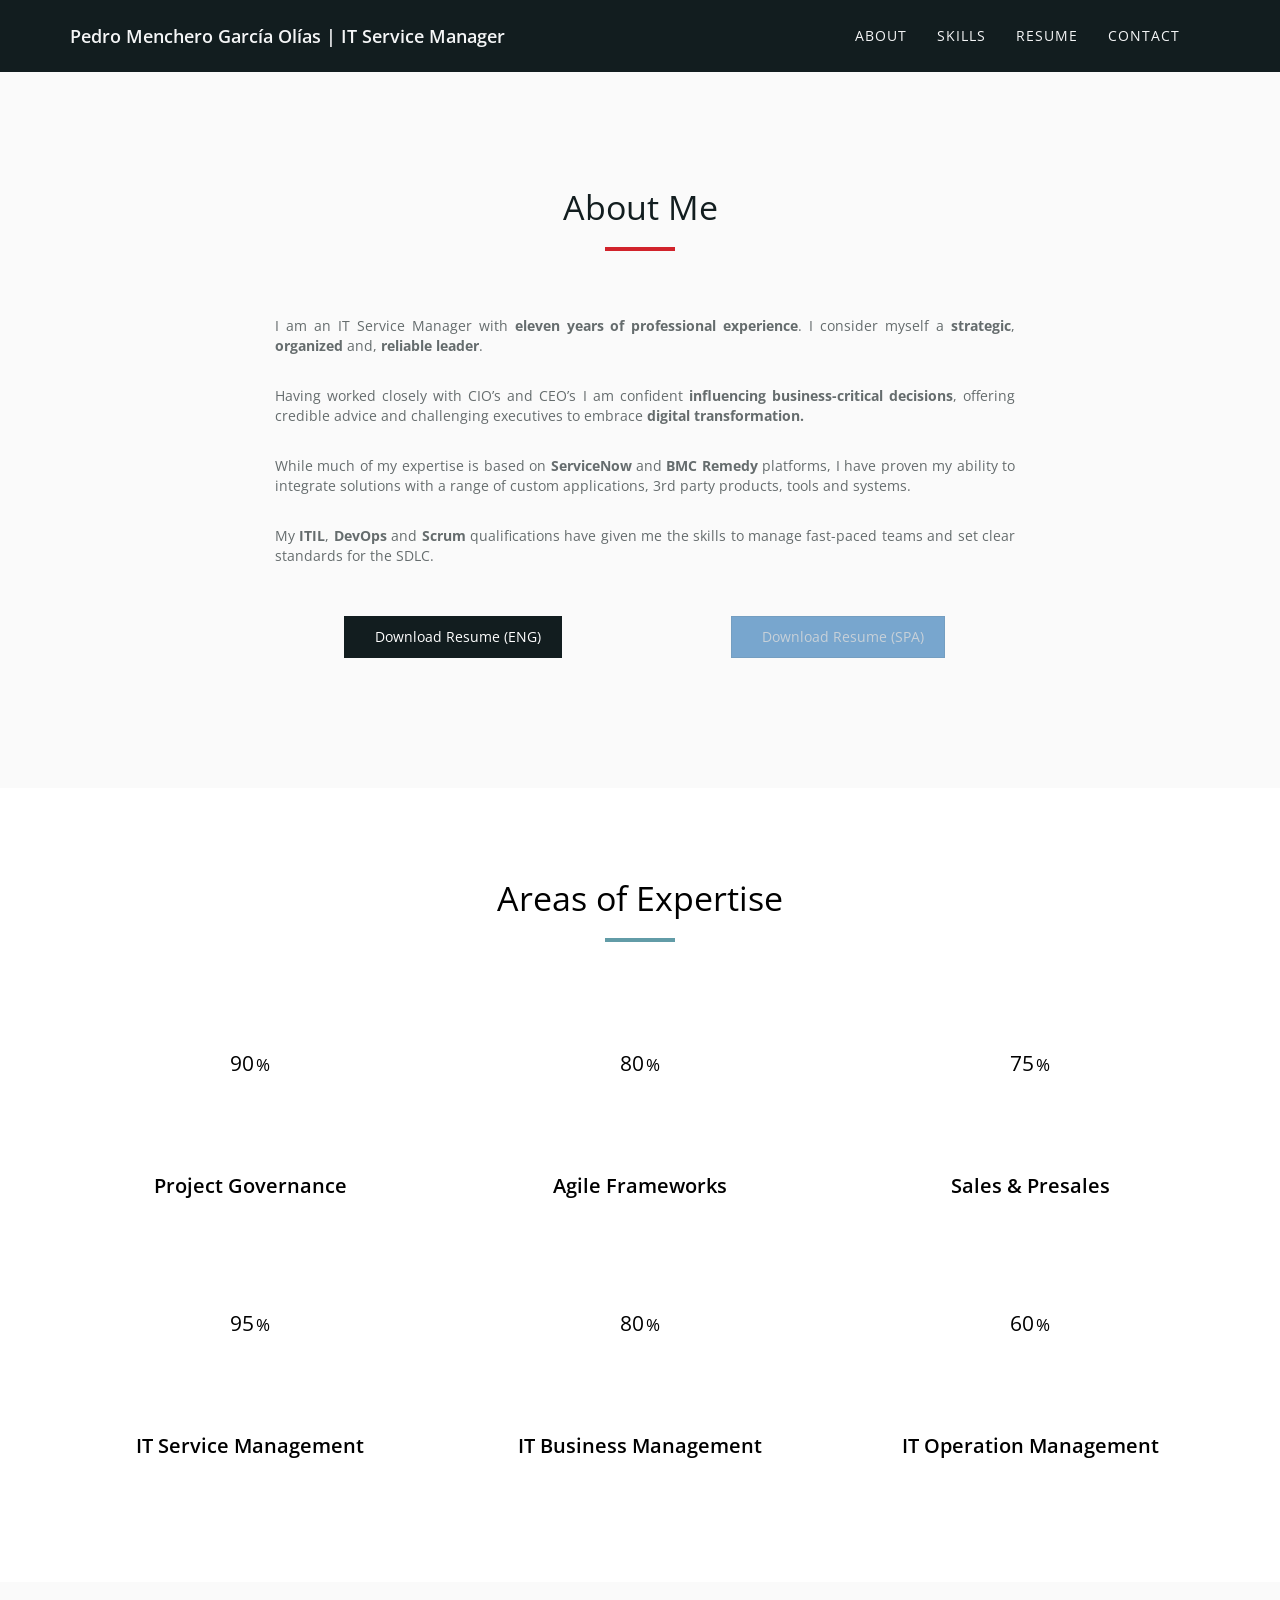
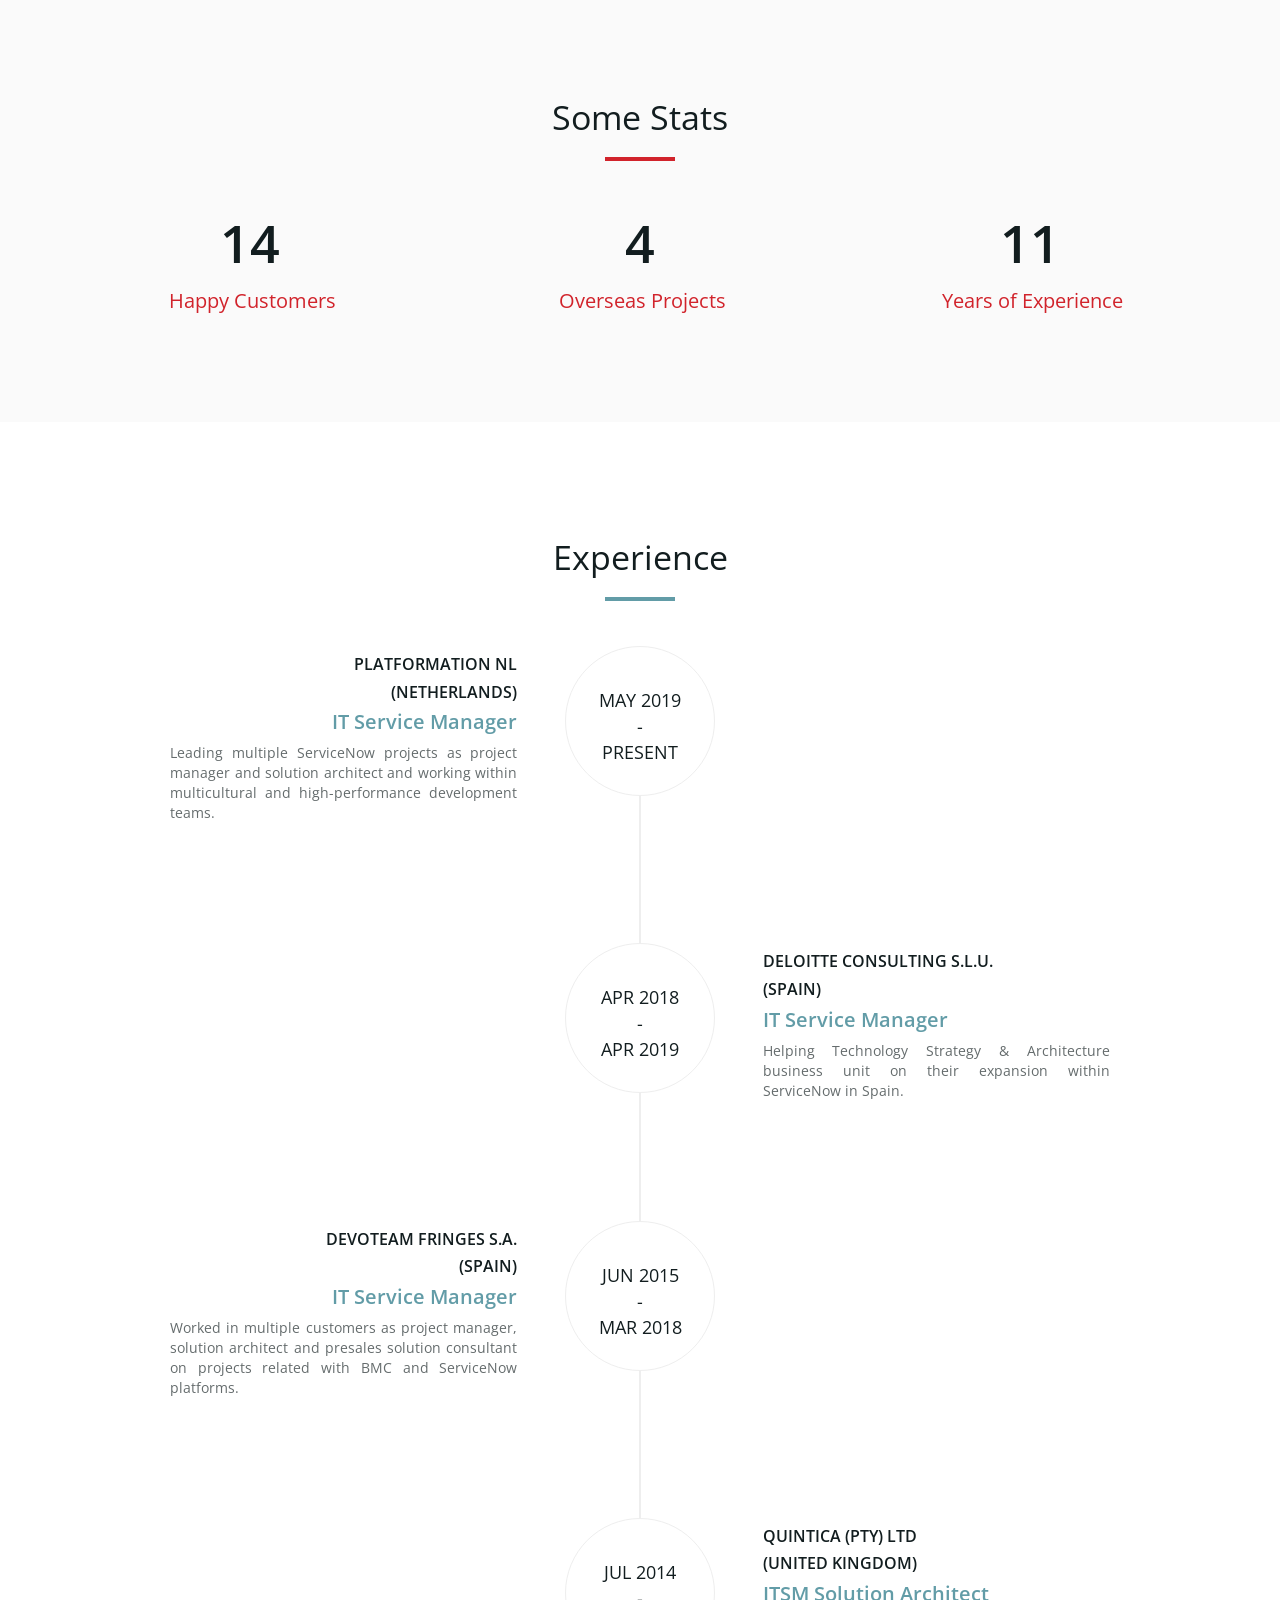
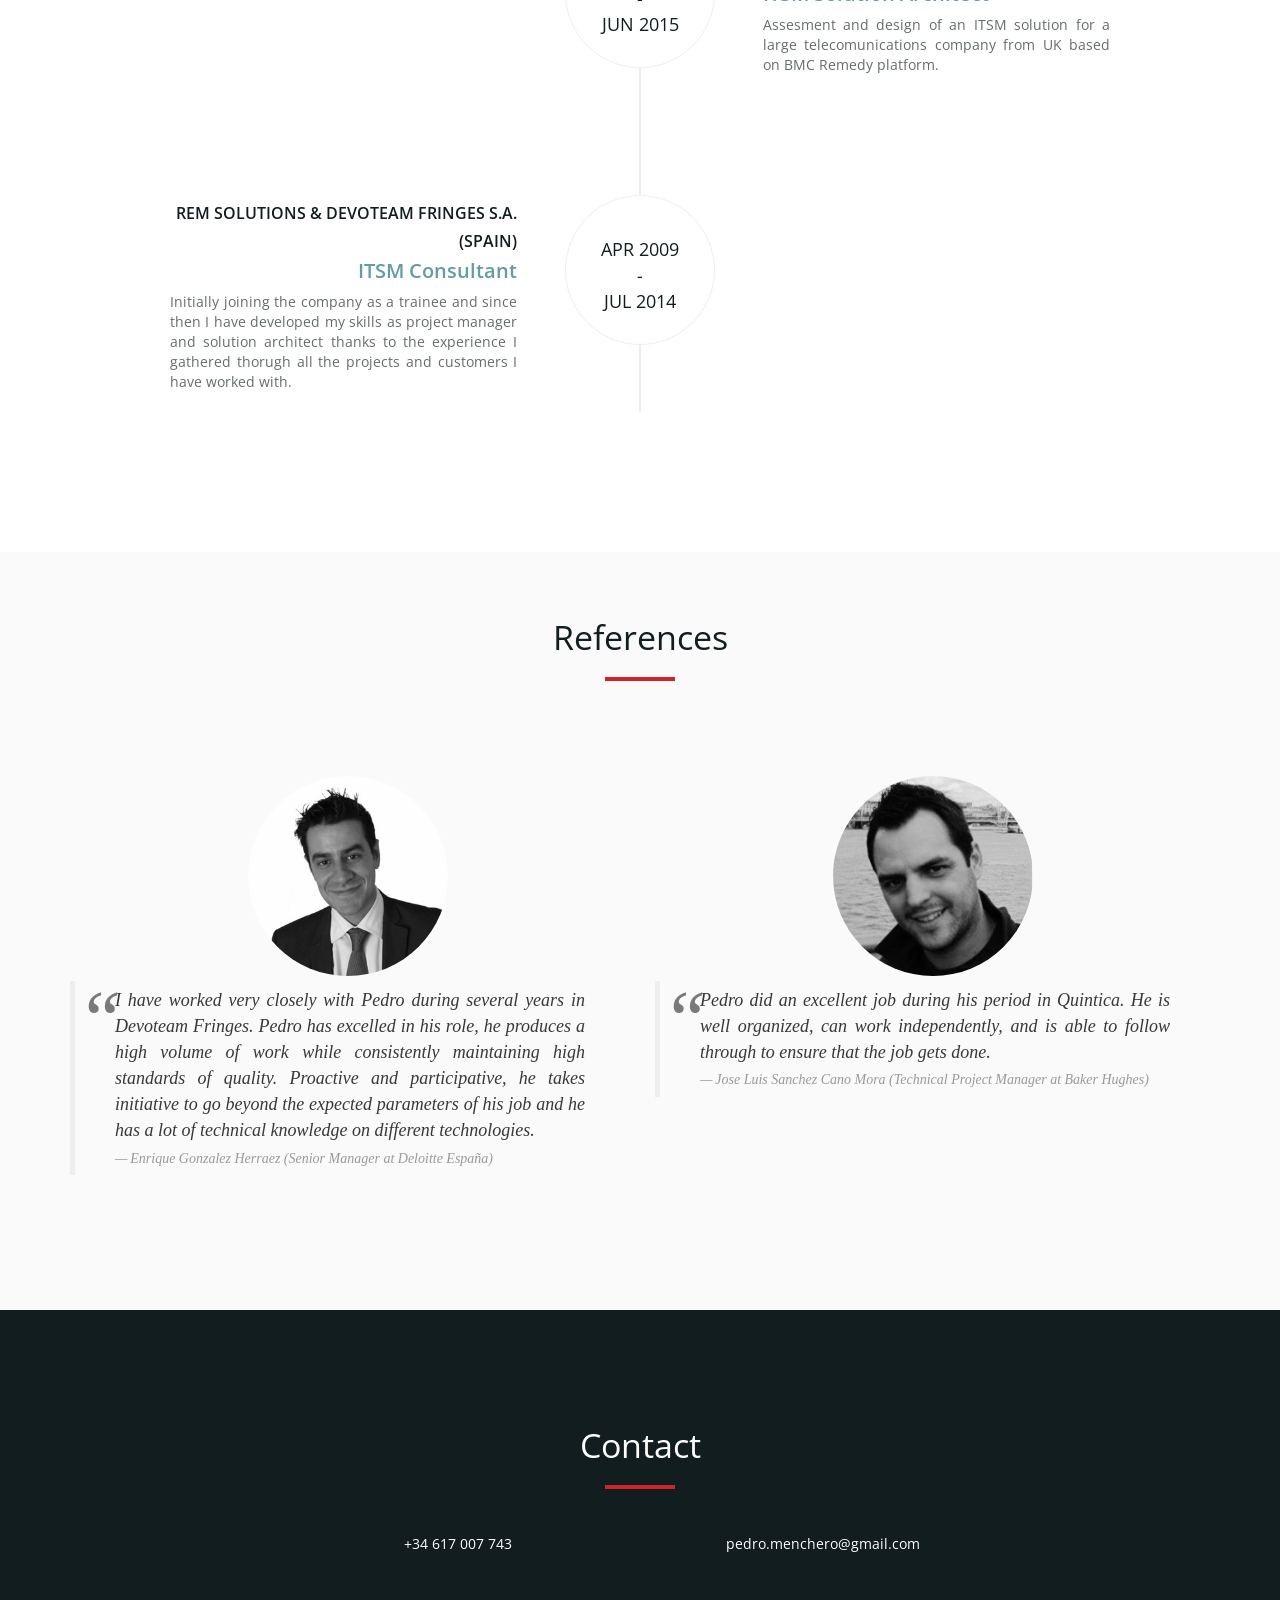
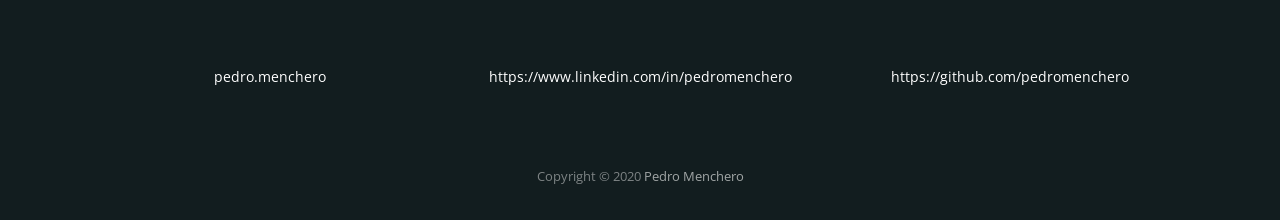
==== commit e3ba481d: "removed picture" ====
--- a/index.html
+++ b/index.html
@@ -96,7 +96,7 @@
         <hr>
       </div>
       <div class="row">
-        <div class="col-md-12 text-center"><img src="img/about.jpg" class="img-responsive"></div>
+<!--        <div class="col-md-12 text-center"><img src="img/about.jpg" class="img-responsive"></div>-->
         <div class="col-md-8 col-md-offset-2">
           <div class="about-text">
             <p class="justify">I am an IT Service Manager with <b>eleven years of professional experience</b>. I consider myself a <b>strategic</b>, <b>organized</b> and, <b>reliable leader</b>.</p>
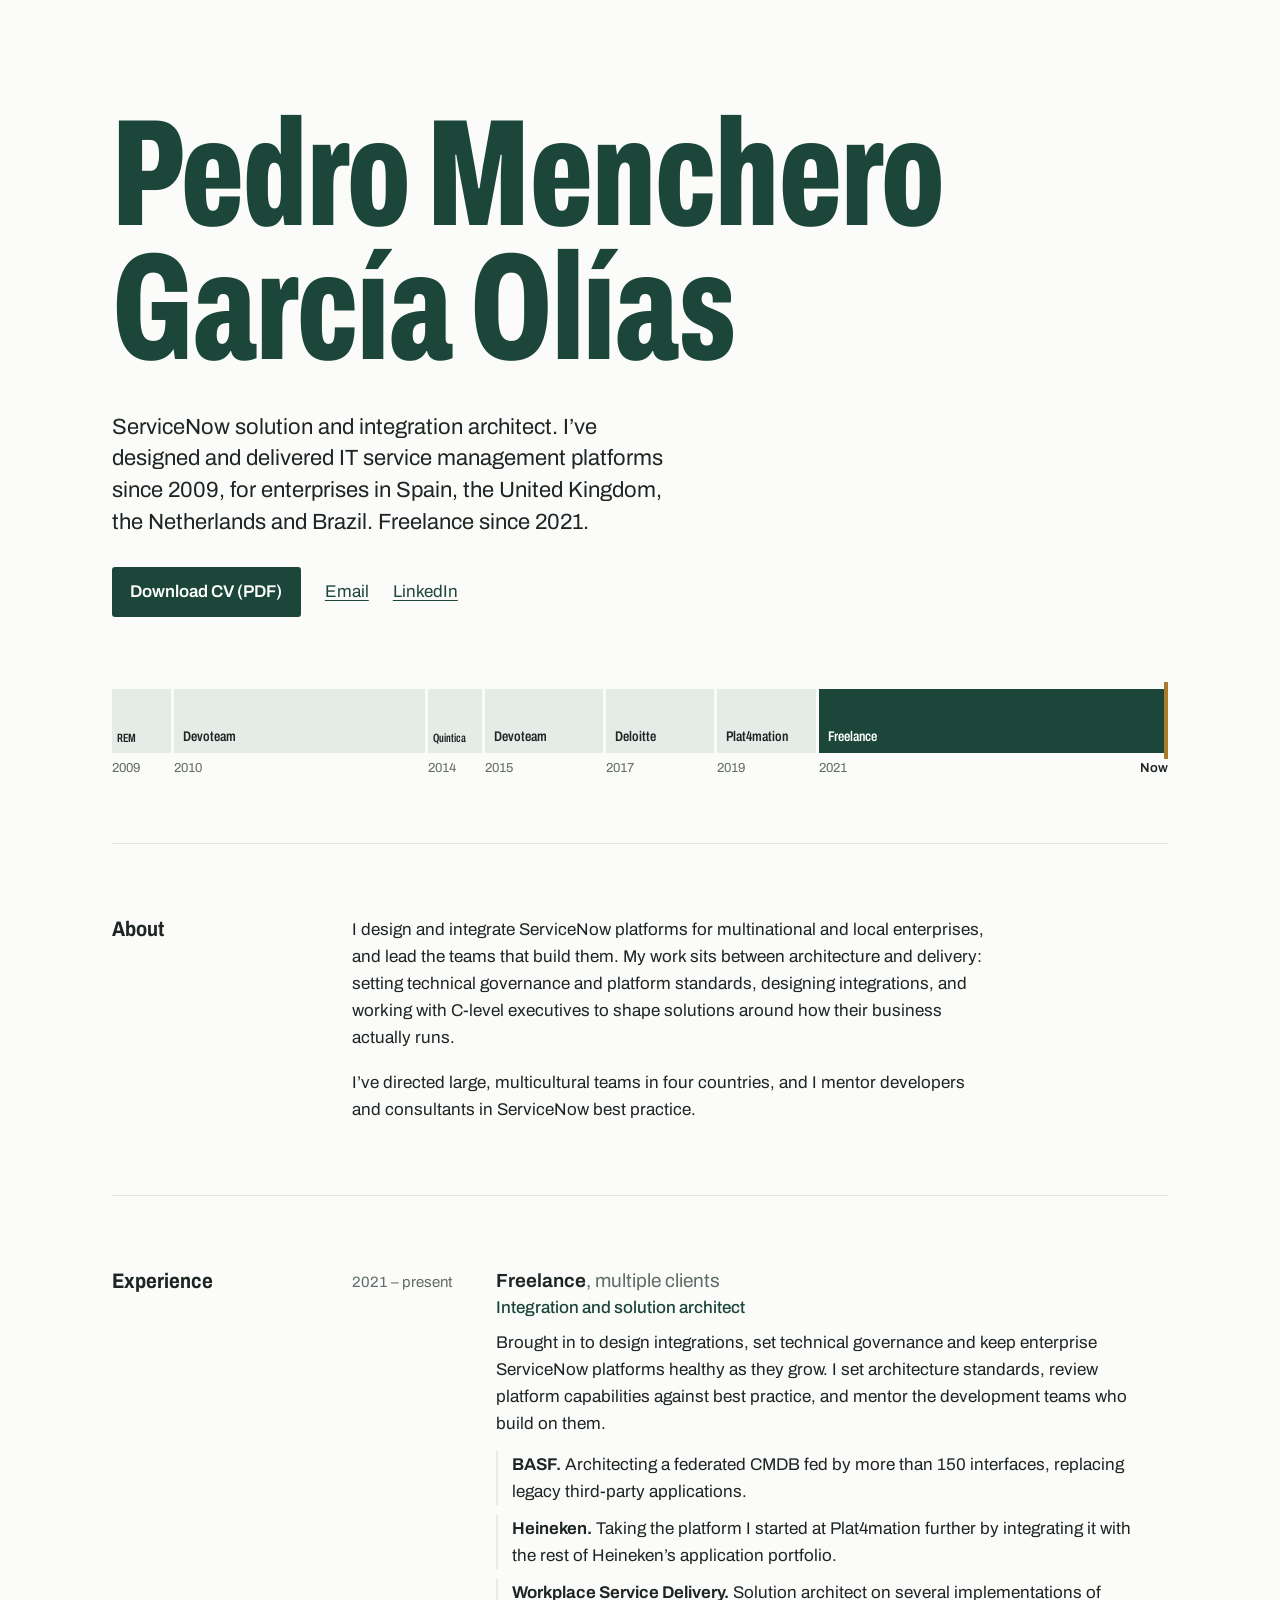
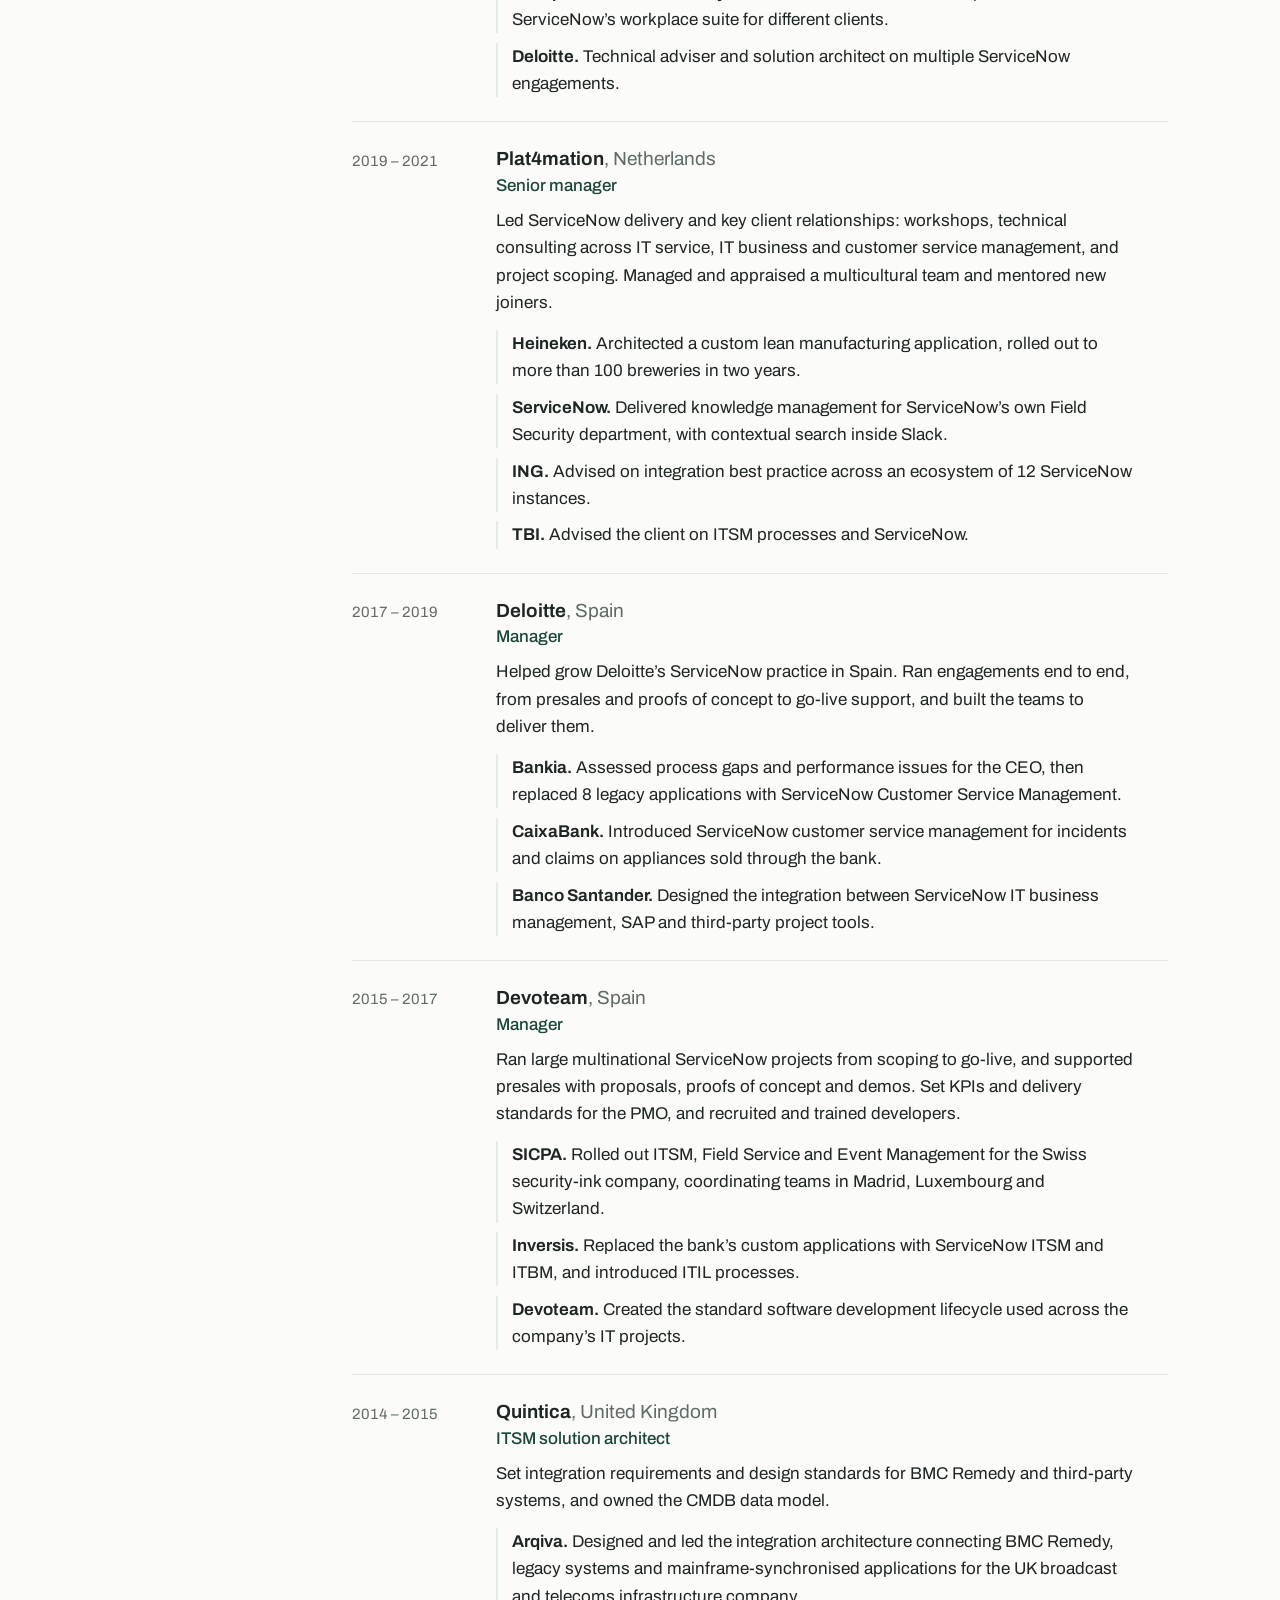
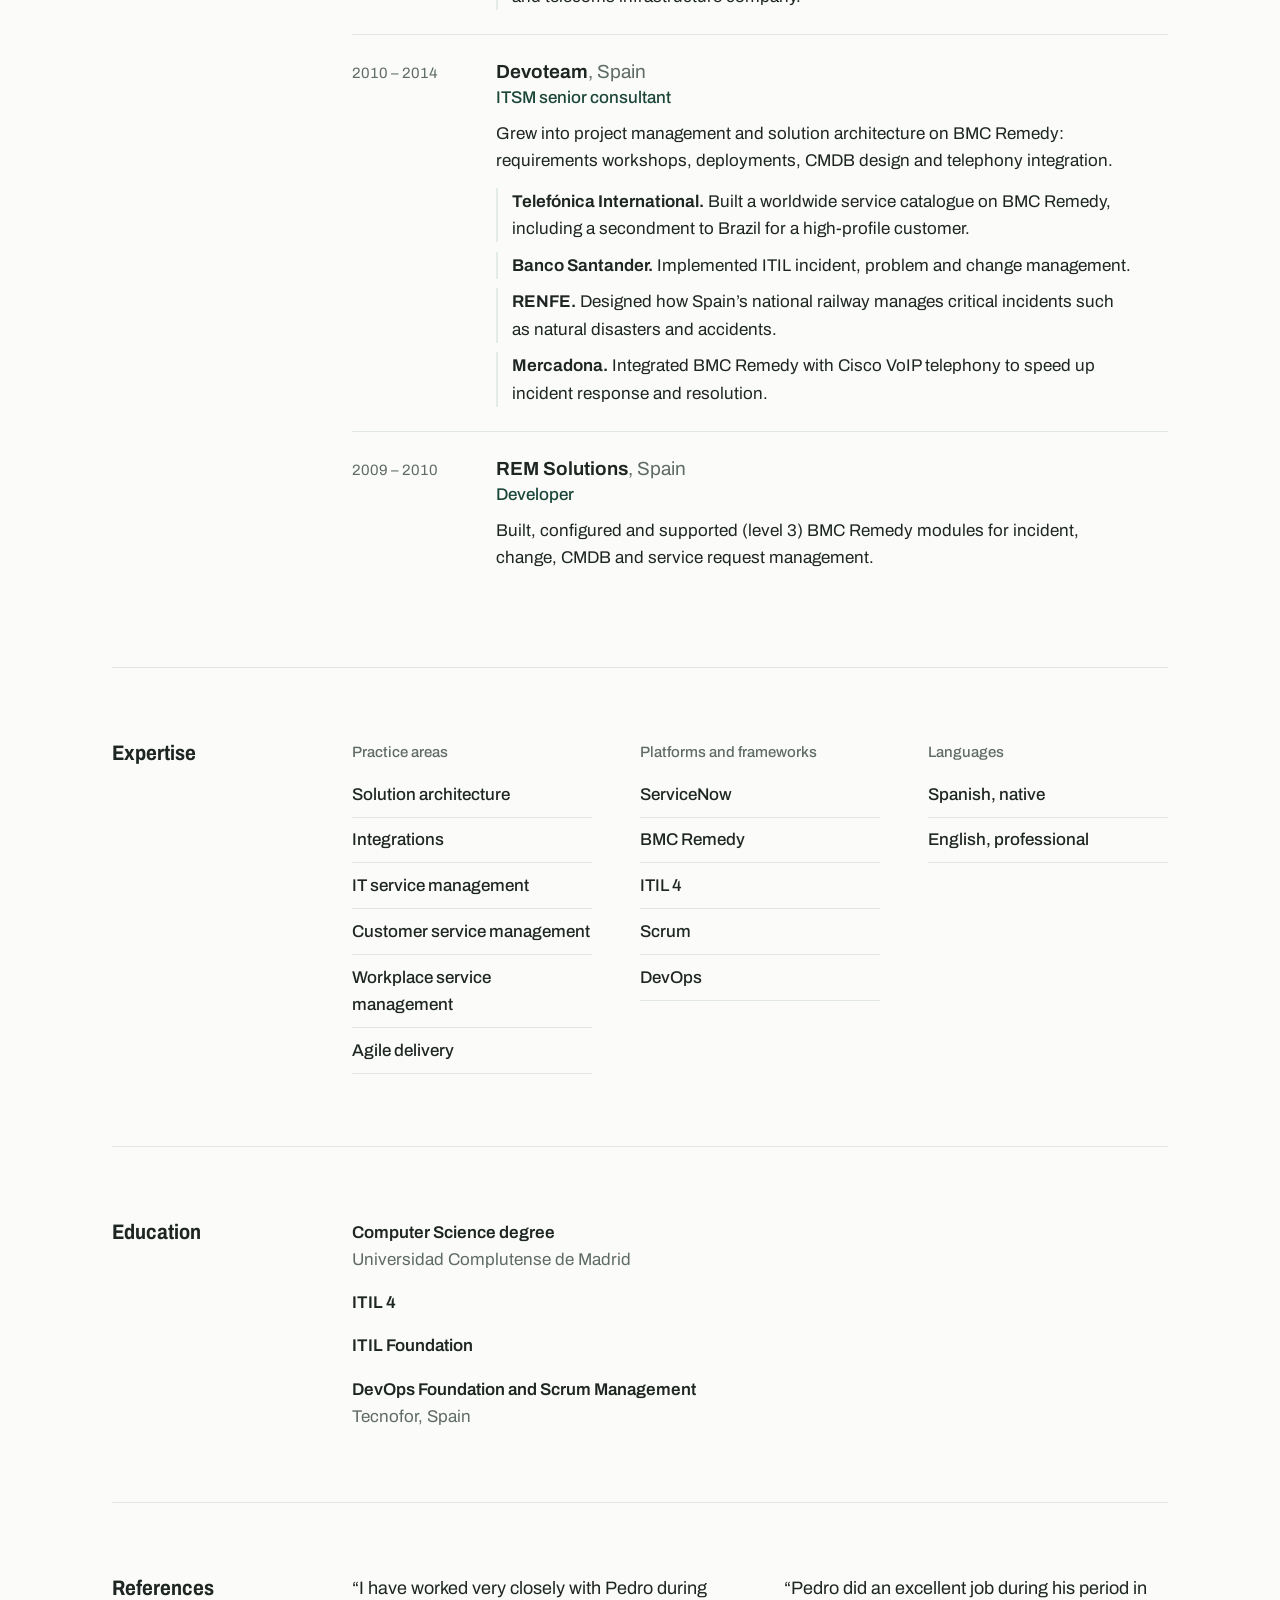
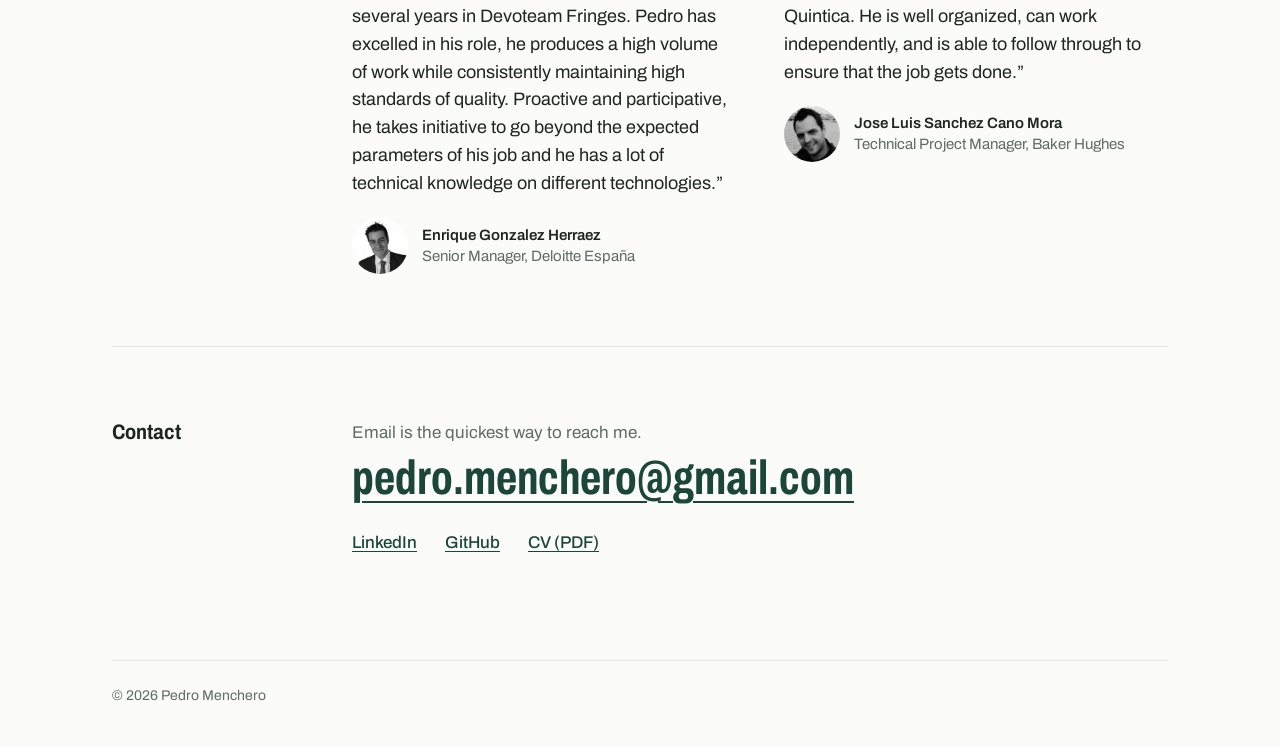
==== commit 3fba5b85: "Redesign website and CV with a shared design system Replace the 2018 Bootstrap/jQuery template with " ====
--- a/index.html
+++ b/index.html
@@ -1,471 +1,284 @@
 <!DOCTYPE html>
 <html lang="en">
-
 <head>
-  <!-- Global site tag (gtag.js) - Google Analytics -->
-  <script async src="https://www.googletagmanager.com/gtag/js?id=UA-116610838-1"></script>
-  <script>
-    window.dataLayer = window.dataLayer || [];
-    function gtag(){dataLayer.push(arguments);}
-    gtag('js', new Date());
-
-    gtag('config', 'UA-116610838-1');
-  </script>
-
   <meta charset="utf-8">
   <meta name="viewport" content="width=device-width, initial-scale=1">
-  <title>Pedro Menchero - IT Service Manager</title>
-  <meta name="description" content="Pedro Menchero professional web page">
+  <title>Pedro Menchero, ServiceNow solution architect</title>
+  <meta name="description" content="Pedro Menchero is a freelance ServiceNow solution and integration architect. He has designed and delivered IT service management platforms since 2009, for enterprises in Spain, the United Kingdom, the Netherlands and Brazil.">
   <meta name="author" content="Pedro Menchero">
-  <meta name="keywords" content="pedro, menchero, pedro menchero, pedro menchero cv, cv, curriculum, pedro curriculum, pedro menchero curriculum, it service manager, linkedin, solution architect, project manager, bmc remedy, servicenow"/>
-
-  <!-- Favicons
-  ================================================== -->
-  <link rel="shortcut icon" href="img/favicon.ico" type="image/x-icon">
-  <link rel="apple-touch-icon" href="img/apple-touch-icon.png">
-  <link rel="apple-touch-icon" sizes="72x72" href="img/apple-touch-icon-72x72.png">
-  <link rel="apple-touch-icon" sizes="114x114" href="img/apple-touch-icon-114x114.png">
-
-  <!-- Bootstrap -->
-  <link rel="stylesheet" type="text/css" href="css/bootstrap.css">
-  <link rel="stylesheet" type="text/css" href="fonts/font-awesome/css/font-awesome.css">
-
-  <!-- Stylesheet
-  ================================================== -->
-  <link rel="stylesheet" type="text/css" href="css/style.css">
-  <link rel="stylesheet" type="text/css" href="css/prettyPhoto.css">
-  <link href='https://fonts.googleapis.com/css?family=Lato:400,700,900,300' rel='stylesheet' type='text/css'>
-  <link href='https://fonts.googleapis.com/css?family=Open+Sans:400,700,800,600,300' rel='stylesheet' type='text/css'>
-  <script type="text/javascript" src="js/modernizr.custom.js"></script>
-
-  <!-- Skype
-  ================================================== -->
-  <script type="text/javascript" src="http://cdn.dev.skype.com/uri/skype-uri.js"></script>
-
-  <!-- HTML5 shim and Respond.js for IE8 support of HTML5 elements and media queries -->
-  <!-- WARNING: Respond.js doesn't work if you view the page via file:// -->
-  <!--[if lt IE 9]>
-  <script src="https://oss.maxcdn.com/html5shiv/3.7.2/html5shiv.min.js"></script>
-  <script src="https://oss.maxcdn.com/respond/1.4.2/respond.min.js"></script>
-  <![endif]-->
+  <meta name="theme-color" content="#fbfbf9" media="(prefers-color-scheme: light)">
+  <meta name="theme-color" content="#0f1714" media="(prefers-color-scheme: dark)">
+
+  <meta property="og:type" content="profile">
+  <meta property="og:title" content="Pedro Menchero, ServiceNow solution architect">
+  <meta property="og:description" content="Freelance ServiceNow solution and integration architect, delivering IT service management platforms since 2009.">
+  <meta property="og:url" content="https://pedromenchero.github.io/">
+
+  <link rel="icon" href="img/favicon.svg" type="image/svg+xml">
+
+  <link rel="preconnect" href="https://fonts.googleapis.com">
+  <link rel="preconnect" href="https://fonts.gstatic.com" crossorigin>
+  <link rel="stylesheet" href="https://fonts.googleapis.com/css2?family=Archivo:wdth,wght@62..125,100..900&display=swap">
+  <link rel="stylesheet" href="css/tokens.css">
+  <link rel="stylesheet" href="css/style.css">
 </head>
 
-<body id="page-top" data-spy="scroll" data-target=".navbar-fixed-top">
-
-  <!-- Header -->
-  <!-- <header id="header">
-  <div class="intro">
-  <div class="container">
-  <div class="row">
-  <div class="intro-text">
-  <h1>Hello, I'm <span class="name">John Doe</span></h1>
-  <p>UX Designer & Front End Developer</p>
-  <a href="#about" class="btn btn-default btn-lg page-scroll">Learn More</a> </div>
-</div>
-</div>
-</div>
-</header> -->
-  <!-- Navigation -->
-  <div id="nav">
-    <nav class="navbar navbar-custom">
-      <div class="container">
-        <div class="navbar-header">
-          <button type="button" class="navbar-toggle" data-toggle="collapse" data-target=".navbar-main-collapse"> <i class="fa fa-bars"></i> </button>
-          <a class="navbar-brand page-scroll" href="#page-top">Pedro Menchero García Olías | IT Service Manager</a> </div>
-
-        <!-- Collect the nav links, forms, and other content for toggling -->
-        <div class="collapse navbar-collapse navbar-right navbar-main-collapse">
-          <ul class="nav navbar-nav">
-            <!-- Hidden li included to remove active class from about link when scrolled up past about section -->
-            <li class="hidden"> <a href="#page-top"></a> </li>
-            <li> <a class="page-scroll" href="#about">About</a> </li>
-            <li> <a class="page-scroll" href="#skills">Skills</a> </li>
-            <!--<li> <a class="page-scroll" href="#portfolio">Portfolio</a> </li>-->
-            <li> <a class="page-scroll" href="#resume">Resume</a> </li>
-            <li> <a class="page-scroll" href="#contact">Contact</a> </li>
+<body>
+  <header class="hero wrap">
+    <h1 class="name">Pedro Menchero <span>García Olías</span></h1>
+    <p class="lede">ServiceNow solution and integration architect. I’ve designed and delivered IT service management platforms since 2009, for enterprises in Spain, the United Kingdom, the Netherlands and Brazil. Freelance since 2021.</p>
+    <p class="actions">
+      <a class="button" href="cv/pedro-menchero-cv.pdf">Download CV (PDF)</a>
+      <span class="action-links">
+        <a href="mailto:pedro.menchero@gmail.com">Email</a>
+        <a href="https://www.linkedin.com/in/pedromenchero/" target="_blank" rel="noopener">LinkedIn</a>
+      </span>
+    </p>
+
+    <nav class="career" aria-label="Career, 2009 to now">
+      <ol class="career-bar">
+        <li class="short" style="--m: 12">
+          <a href="#job-rem">
+            <span class="seg-name">REM<span class="visually-hidden"> Solutions</span></span>
+            <span class="visually-hidden">, 2009 to 2010</span>
+            <span class="seg-year" aria-hidden="true">2009</span>
+          </a>
+        </li>
+        <li class="minor" style="--m: 51">
+          <a href="#job-devoteam-consultant">
+            <span class="seg-name">Devoteam</span>
+            <span class="visually-hidden">, 2010 to 2014</span>
+            <span class="seg-year" aria-hidden="true">2010</span>
+          </a>
+        </li>
+        <li class="short minor" style="--m: 11">
+          <a href="#job-quintica">
+            <span class="seg-name">Quintica</span>
+            <span class="visually-hidden">, 2014 to 2015</span>
+            <span class="seg-year" aria-hidden="true">2014</span>
+          </a>
+        </li>
+        <li style="--m: 24">
+          <a href="#job-devoteam-manager">
+            <span class="seg-name">Devoteam</span>
+            <span class="visually-hidden">, 2015 to 2017</span>
+            <span class="seg-year" aria-hidden="true">2015</span>
+          </a>
+        </li>
+        <li class="minor" style="--m: 22">
+          <a href="#job-deloitte">
+            <span class="seg-name">Deloitte</span>
+            <span class="visually-hidden">, 2017 to 2019</span>
+            <span class="seg-year" aria-hidden="true">2017</span>
+          </a>
+        </li>
+        <li style="--m: 20">
+          <a href="#job-plat4mation">
+            <span class="seg-name">Plat4mation</span>
+            <span class="visually-hidden">, 2019 to 2021</span>
+            <span class="seg-year" aria-hidden="true">2019</span>
+          </a>
+        </li>
+        <li class="current minor" style="--m: 70" data-since="2021-01">
+          <a href="#job-freelance">
+            <span class="seg-name">Freelance</span>
+            <span class="visually-hidden">, 2021 to now</span>
+            <span class="seg-year" aria-hidden="true">2021</span>
+            <span class="seg-now" aria-hidden="true">Now</span>
+          </a>
+        </li>
+      </ol>
+    </nav>
+  </header>
+
+  <main>
+    <section class="section wrap" id="about" aria-labelledby="about-h">
+      <h2 id="about-h">About</h2>
+      <div class="section-body prose">
+        <p>I design and integrate ServiceNow platforms for multinational and local enterprises, and lead the teams that build them. My work sits between architecture and delivery: setting technical governance and platform standards, designing integrations, and working with C-level executives to shape solutions around how their business actually runs.</p>
+        <p>I’ve directed large, multicultural teams in four countries, and I mentor developers and consultants in ServiceNow best practice.</p>
+      </div>
+    </section>
+
+    <section class="section wrap" id="experience" aria-labelledby="experience-h">
+      <h2 id="experience-h">Experience</h2>
+      <ol class="section-body jobs">
+        <li class="job" id="job-freelance">
+          <p class="job-dates">2021 – present</p>
+          <div class="job-detail">
+            <h3 class="job-org">Freelance<span>, multiple clients</span></h3>
+            <p class="job-role">Integration and solution architect</p>
+            <p class="job-summary">Brought in to design integrations, set technical governance and keep enterprise ServiceNow platforms healthy as they grow. I set architecture standards, review platform capabilities against best practice, and mentor the development teams who build on them.</p>
+            <ul class="projects">
+              <li><strong>BASF.</strong> Architecting a federated CMDB fed by more than 150 interfaces, replacing legacy third-party applications.</li>
+              <li><strong>Heineken.</strong> Taking the platform I started at Plat4mation further by integrating it with the rest of Heineken’s application portfolio.</li>
+              <li><strong>Workplace Service Delivery.</strong> Solution architect on several implementations of ServiceNow’s workplace suite for different clients.</li>
+              <li><strong>Deloitte.</strong> Technical adviser and solution architect on multiple ServiceNow engagements.</li>
+            </ul>
+          </div>
+        </li>
+        <li class="job" id="job-plat4mation">
+          <p class="job-dates">2019 – 2021</p>
+          <div class="job-detail">
+            <h3 class="job-org">Plat4mation<span>, Netherlands</span></h3>
+            <p class="job-role">Senior manager</p>
+            <p class="job-summary">Led ServiceNow delivery and key client relationships: workshops, technical consulting across IT service, IT business and customer service management, and project scoping. Managed and appraised a multicultural team and mentored new joiners.</p>
+            <ul class="projects">
+              <li><strong>Heineken.</strong> Architected a custom lean manufacturing application, rolled out to more than 100 breweries in two years.</li>
+              <li><strong>ServiceNow.</strong> Delivered knowledge management for ServiceNow’s own Field Security department, with contextual search inside Slack.</li>
+              <li><strong>ING.</strong> Advised on integration best practice across an ecosystem of 12 ServiceNow instances.</li>
+              <li><strong>TBI.</strong> Advised the client on ITSM processes and ServiceNow.</li>
+            </ul>
+          </div>
+        </li>
+        <li class="job" id="job-deloitte">
+          <p class="job-dates">2017 – 2019</p>
+          <div class="job-detail">
+            <h3 class="job-org">Deloitte<span>, Spain</span></h3>
+            <p class="job-role">Manager</p>
+            <p class="job-summary">Helped grow Deloitte’s ServiceNow practice in Spain. Ran engagements end to end, from presales and proofs of concept to go-live support, and built the teams to deliver them.</p>
+            <ul class="projects">
+              <li><strong>Bankia.</strong> Assessed process gaps and performance issues for the CEO, then replaced 8 legacy applications with ServiceNow Customer Service Management.</li>
+              <li><strong>CaixaBank.</strong> Introduced ServiceNow customer service management for incidents and claims on appliances sold through the bank.</li>
+              <li><strong>Banco Santander.</strong> Designed the integration between ServiceNow IT business management, SAP and third-party project tools.</li>
+            </ul>
+          </div>
+        </li>
+        <li class="job" id="job-devoteam-manager">
+          <p class="job-dates">2015 – 2017</p>
+          <div class="job-detail">
+            <h3 class="job-org">Devoteam<span>, Spain</span></h3>
+            <p class="job-role">Manager</p>
+            <p class="job-summary">Ran large multinational ServiceNow projects from scoping to go-live, and supported presales with proposals, proofs of concept and demos. Set KPIs and delivery standards for the PMO, and recruited and trained developers.</p>
+            <ul class="projects">
+              <li><strong>SICPA.</strong> Rolled out ITSM, Field Service and Event Management for the Swiss security-ink company, coordinating teams in Madrid, Luxembourg and Switzerland.</li>
+              <li><strong>Inversis.</strong> Replaced the bank’s custom applications with ServiceNow ITSM and ITBM, and introduced ITIL processes.</li>
+              <li><strong>Devoteam.</strong> Created the standard software development lifecycle used across the company’s IT projects.</li>
+            </ul>
+          </div>
+        </li>
+        <li class="job" id="job-quintica">
+          <p class="job-dates">2014 – 2015</p>
+          <div class="job-detail">
+            <h3 class="job-org">Quintica<span>, United Kingdom</span></h3>
+            <p class="job-role">ITSM solution architect</p>
+            <p class="job-summary">Set integration requirements and design standards for BMC Remedy and third-party systems, and owned the CMDB data model.</p>
+            <ul class="projects">
+              <li><strong>Arqiva.</strong> Designed and led the integration architecture connecting BMC Remedy, legacy systems and mainframe-synchronised applications for the UK broadcast and telecoms infrastructure company.</li>
+            </ul>
+          </div>
+        </li>
+        <li class="job" id="job-devoteam-consultant">
+          <p class="job-dates">2010 – 2014</p>
+          <div class="job-detail">
+            <h3 class="job-org">Devoteam<span>, Spain</span></h3>
+            <p class="job-role">ITSM senior consultant</p>
+            <p class="job-summary">Grew into project management and solution architecture on BMC Remedy: requirements workshops, deployments, CMDB design and telephony integration.</p>
+            <ul class="projects">
+              <li><strong>Telefónica International.</strong> Built a worldwide service catalogue on BMC Remedy, including a secondment to Brazil for a high-profile customer.</li>
+              <li><strong>Banco Santander.</strong> Implemented ITIL incident, problem and change management.</li>
+              <li><strong>RENFE.</strong> Designed how Spain’s national railway manages critical incidents such as natural disasters and accidents.</li>
+              <li><strong>Mercadona.</strong> Integrated BMC Remedy with Cisco VoIP telephony to speed up incident response and resolution.</li>
+            </ul>
+          </div>
+        </li>
+        <li class="job" id="job-rem">
+          <p class="job-dates">2009 – 2010</p>
+          <div class="job-detail">
+            <h3 class="job-org">REM Solutions<span>, Spain</span></h3>
+            <p class="job-role">Developer</p>
+            <p class="job-summary">Built, configured and supported (level 3) BMC Remedy modules for incident, change, CMDB and service request management.</p>
+          </div>
+        </li>
+      </ol>
+    </section>
+
+    <section class="section wrap" id="expertise" aria-labelledby="expertise-h">
+      <h2 id="expertise-h">Expertise</h2>
+      <div class="section-body lists">
+        <div>
+          <h3>Practice areas</h3>
+          <ul>
+            <li>Solution architecture</li>
+            <li>Integrations</li>
+            <li>IT service management</li>
+            <li>Customer service management</li>
+            <li>Workplace service management</li>
+            <li>Agile delivery</li>
           </ul>
         </div>
-      </div>
-    </nav>
-  </div>
-  <!-- About Section -->
-  <div id="about">
-    <div class="container">
-      <div class="section-title text-center center">
-        <h2>About Me</h2>
-        <hr>
-      </div>
-      <div class="row">
-<!--        <div class="col-md-12 text-center"><img src="img/about.jpg" class="img-responsive"></div>-->
-        <div class="col-md-8 col-md-offset-2">
-          <div class="about-text">
-            <p class="justify">I am an IT Service Manager with <b>eleven years of professional experience</b>. I consider myself a <b>strategic</b>, <b>organized</b> and, <b>reliable leader</b>.</p>
-            <p class="justify">Having worked closely with CIO’s and CEO’s I am confident <b>influencing business-critical decisions</b>, offering credible advice and challenging executives to embrace <b>digital transformation.</b></p>
-            <p class="justify">While much of my expertise is based on <b>ServiceNow</b> and <b>BMC Remedy</b> platforms, I have proven my ability to integrate solutions with a range of custom applications, 3rd party products, tools and systems.</p>
-            <p class="justify">My <b>ITIL</b>, <b>DevOps</b> and <b>Scrum</b> qualifications have given me the skills to manage fast-paced teams and set clear standards for the SDLC.</p>
-            <div class="row">
-              <div class="col-md-6 text-center">
-                <p class="text-center"><a class="btn btn-primary" target="_blank" href="https://drive.google.com/file/d/1UK9MLl-3L2CBWEJR5pNJ7G-U4Zbz1dit/view?usp=sharing"><i class="fa fa-download"></i> Download Resume (ENG)</a></p>
-              </div>
-              <div class="col-md-6 text-center">
-                <p class="text-center"><a class="btn btn-primary disabled" href="#"><i class="fa fa-download"></i> Download Resume (SPA)</a></p>
-              </div>
-            </div>
-          </div>
-        </div>
-      </div>
-    </div>
-  </div>
-  <!-- Skills Section -->
-  <div id="skills" class="text-center">
-    <div class="container">
-      <div class="section-title center">
-        <h2>Areas of Expertise</h2>
-        <hr class="blue">
-      </div>
-      <div id="skills-circles" class="row">
-        <div class="col-md-4 col-sm-6 skill"> <span class="chart" data-percent="90"> <span class="percent">90</span> </span>
-          <h4>Project Governance</h4>
-        </div>
-        <div class="col-md-4 col-sm-6 skill"> <span class="chart" data-percent="80"> <span class="percent">80</span> </span>
-          <h4>Agile Frameworks</h4>
-        </div>
-        <div class="col-md-4 col-sm-6 skill"> <span class="chart" data-percent="75"> <span class="percent">75</span> </span>
-          <h4>Sales & Presales</h4>
-        </div>
-        <div class="col-md-4 col-sm-6 skill"> <span class="chart" data-percent="95"> <span class="percent">95</span> </span>
-          <h4>IT Service Management</h4>
-        </div>
-        <div class="col-md-4 col-sm-6 skill"> <span class="chart" data-percent="80"> <span class="percent">80</span> </span>
-          <h4>IT Business Management</h4>
-        </div>
-        <div class="col-md-4 col-sm-6 skill"> <span class="chart" data-percent="60"> <span class="percent">60</span> </span>
-          <h4>IT Operation Management</h4>
-        </div>
-      </div>
-    </div>
-  </div>
-  <!-- Portfolio Section -->
-  <!--<div id="portfolio">-->
-  <!--<div class="container">-->
-  <!--<div class="section-title text-center center">-->
-  <!--<h2>Portfolio</h2>-->
-  <!--<hr>-->
-  <!--</div>-->
-  <!--<div class="categories">-->
-  <!--<ul class="cat">-->
-  <!--<li>-->
-  <!--<ol class="type">-->
-  <!--<li><a href="#" data-filter="*" class="active">All</a></li>-->
-  <!--<li><a href="#" data-filter=".web">Web Design</a></li>-->
-  <!--<li><a href="#" data-filter=".app">App Development</a></li>-->
-  <!--<li><a href="#" data-filter=".branding">Branding</a></li>-->
-  <!--</ol>-->
-  <!--</li>-->
-  <!--</ul>-->
-  <!--<div class="clearfix"></div>-->
-  <!--</div>-->
-  <!--<div class="row">-->
-  <!--<div class="portfolio-items">-->
-  <!--<div class="col-sm-6 col-md-3 col-lg-3 web">-->
-  <!--<div class="portfolio-item">-->
-  <!--<div class="hover-bg"> <a href="img/portfolio/01-large.jpg" title="Project description" rel="prettyPhoto">-->
-  <!--<div class="hover-text">-->
-  <!--<h4>Project Title</h4>-->
-  <!--<small>Web Design</small> </div>-->
-  <!--<img src="img/portfolio/01-small.jpg" class="img-responsive" alt="Project Title"> </a> </div>-->
-  <!--</div>-->
-  <!--</div>-->
-  <!--<div class="col-sm-6 col-md-3 col-lg-3 app">-->
-  <!--<div class="portfolio-item">-->
-  <!--<div class="hover-bg"> <a href="img/portfolio/02-large.jpg" title="Project description" rel="prettyPhoto">-->
-  <!--<div class="hover-text">-->
-  <!--<h4>Project Title</h4>-->
-  <!--<small>App Development</small> </div>-->
-  <!--<img src="img/portfolio/02-small.jpg" class="img-responsive" alt="Project Title"> </a> </div>-->
-  <!--</div>-->
-  <!--</div>-->
-  <!--<div class="col-sm-6 col-md-3 col-lg-3 web">-->
-  <!--<div class="portfolio-item">-->
-  <!--<div class="hover-bg"> <a href="img/portfolio/03-large.jpg" title="Project description" rel="prettyPhoto">-->
-  <!--<div class="hover-text">-->
-  <!--<h4>Project Title</h4>-->
-  <!--<small>Web Design</small> </div>-->
-  <!--<img src="img/portfolio/03-small.jpg" class="img-responsive" alt="Project Title"> </a> </div>-->
-  <!--</div>-->
-  <!--</div>-->
-  <!--<div class="col-sm-6 col-md-3 col-lg-3 web">-->
-  <!--<div class="portfolio-item">-->
-  <!--<div class="hover-bg"> <a href="img/portfolio/04-large.jpg" title="Project description" rel="prettyPhoto">-->
-  <!--<div class="hover-text">-->
-  <!--<h4>Project Title</h4>-->
-  <!--<small>Web Design</small> </div>-->
-  <!--<img src="img/portfolio/04-small.jpg" class="img-responsive" alt="Project Title"> </a> </div>-->
-  <!--</div>-->
-  <!--</div>-->
-  <!--<div class="col-sm-6 col-md-3 col-lg-3 app">-->
-  <!--<div class="portfolio-item">-->
-  <!--<div class="hover-bg"> <a href="img/portfolio/05-large.jpg" title="Project description" rel="prettyPhoto">-->
-  <!--<div class="hover-text">-->
-  <!--<h4>Project Title</h4>-->
-  <!--<small>App Development</small> </div>-->
-  <!--<img src="img/portfolio/05-small.jpg" class="img-responsive" alt="Project Title"> </a> </div>-->
-  <!--</div>-->
-  <!--</div>-->
-  <!--<div class="col-sm-6 col-md-3 col-lg-3 branding">-->
-  <!--<div class="portfolio-item">-->
-  <!--<div class="hover-bg"> <a href="img/portfolio/06-large.jpg" title="Project description" rel="prettyPhoto">-->
-  <!--<div class="hover-text">-->
-  <!--<h4>Project Title</h4>-->
-  <!--<small>Branding</small> </div>-->
-  <!--<img src="img/portfolio/06-small.jpg" class="img-responsive" alt="Project Title"> </a> </div>-->
-  <!--</div>-->
-  <!--</div>-->
-  <!--<div class="col-sm-6 col-md-3 col-lg-3 branding app">-->
-  <!--<div class="portfolio-item">-->
-  <!--<div class="hover-bg"> <a href="img/portfolio/07-large.jpg" title="Project description" rel="prettyPhoto">-->
-  <!--<div class="hover-text">-->
-  <!--<h4>Project Title</h4>-->
-  <!--<small>App Development, Branding</small> </div>-->
-  <!--<img src="img/portfolio/07-small.jpg" class="img-responsive" alt="Project Title"> </a> </div>-->
-  <!--</div>-->
-  <!--</div>-->
-  <!--<div class="col-sm-6 col-md-3 col-lg-3 web">-->
-  <!--<div class="portfolio-item">-->
-  <!--<div class="hover-bg"> <a href="img/portfolio/08-large.jpg" title="Project description" rel="prettyPhoto">-->
-  <!--<div class="hover-text">-->
-  <!--<h4>Project Title</h4>-->
-  <!--<small>Web Design</small> </div>-->
-  <!--<img src="img/portfolio/08-small.jpg" class="img-responsive" alt="Project Title"> </a> </div>-->
-  <!--</div>-->
-  <!--</div>-->
-  <!--</div>-->
-  <!--</div>-->
-  <!--</div>-->
-  <!--</div>-->
-  <!-- Achievements Section -->
-  <div id="achievements" class="text-center">
-    <div class="container">
-      <div class="section-title center">
-        <h2>Some Stats</h2>
-        <hr>
-      </div>
-      <div class="row">
-        <div class="col-md-4 col-sm-4 wow fadeInDown" data-wow-delay="200ms">
-          <div class="achievement-box"> <span class="count">14</span>
-            <h4>Happy Customers</h4>
-          </div>
-        </div>
-        <div class="col-md-4 col-sm-4 wow fadeInDown" data-wow-delay="400ms">
-          <div class="achievement-box"> <span class="count">4</span>
-            <h4>Overseas Projects</h4>
-          </div>
-        </div>
-        <div class="col-md-4 col-sm-4 wow fadeInDown" data-wow-delay="800ms">
-          <div class="achievement-box"> <span class="count">11</span>
-            <h4>Years of Experience</h4>
-          </div>
-        </div>
-      </div>
-    </div>
-  </div>
-  <!-- Resume Section -->
-  <div id="resume" class="text-center">
-    <div class="container">
-      <div class="section-title center">
-        <h2>Experience</h2>
-        <hr class="blue">
-      </div>
-      <div class="row">
-        <div class="col-lg-12">
-          <ul class="timeline">
-            <li>
-              <div class="timeline-image">
-                <h4>May 2019<br> - <br>Present</h4>
-              </div>
-              <div class="timeline-panel">
-                <div class="timeline-heading">
-                  <h4>Platformation NL</h4>
-                  <h4>(Netherlands)</h4>
-                  <h4 class="subheading">IT Service Manager</h4>
-                </div>
-                <div class="timeline-body">
-                  <p>Leading multiple ServiceNow projects as project manager and solution architect and working within multicultural and high-performance development teams.</p>
-                </div>
-              </div>
-            </li>
-            <li class="timeline-inverted">
-              <div class="timeline-image">
-                <h4>Apr 2018<br> - <br>Apr 2019</h4>
-              </div>
-              <div class="timeline-panel">
-                <div class="timeline-heading">
-                  <h4>Deloitte Consulting S.L.U.</h4>
-                  <h4>(Spain)</h4>
-                  <h4 class="subheading">IT Service Manager</h4>
-                </div>
-                <div class="timeline-body">
-                  <p>Helping Technology Strategy & Architecture business unit on their expansion within ServiceNow in Spain.</p>
-                </div>
-              </div>
-            </li>
-            <li>
-              <div class="timeline-image">
-                <h4>Jun 2015<br> - <br>Mar 2018</h4>
-              </div>
-              <div class="timeline-panel">
-                <div class="timeline-heading">
-                  <h4>Devoteam Fringes S.A.</h4>
-                  <h4>(Spain)</h4>
-                  <h4 class="subheading">IT Service Manager</h4>
-                </div>
-                <div class="timeline-body">
-                  <p>Worked in multiple customers as project manager, solution architect and presales solution consultant on projects related with BMC and ServiceNow platforms.</p>
-                </div>
-              </div>
-            </li>
-            <li class="timeline-inverted">
-              <div class="timeline-image">
-                <h4>Jul 2014<br> - <br>Jun 2015</h4>
-              </div>
-              <div class="timeline-panel">
-                <div class="timeline-heading">
-                  <h4>Quintica (PTY) LTD</h4>
-                  <h4>(United Kingdom)</h4>
-                  <h4 class="subheading">ITSM Solution Architect</h4>
-                </div>
-                <div class="timeline-body">
-                  <p>Assesment and design of an ITSM solution for a large telecomunications company from UK based on BMC Remedy platform.</p>
-                </div>
-              </div>
-            </li>
-            <li>
-              <div class="timeline-image">
-                <h4>Apr 2009<br> - <br>Jul 2014</h4>
-              </div>
-              <div class="timeline-panel">
-                <div class="timeline-heading">
-                  <h4>REM Solutions & Devoteam Fringes S.A.</h4>
-                  <h4>(Spain)</h4>
-                  <h4 class="subheading">ITSM Consultant</h4>
-                </div>
-                <div class="timeline-body">
-                  <p>Initially joining the company as a trainee and since then I have developed my skills as project manager and solution architect thanks to the experience I gathered thorugh all the projects and customers I have worked with. </p>
-                </div>
-              </div>
-            </li>
+        <div>
+          <h3>Platforms and frameworks</h3>
+          <ul>
+            <li>ServiceNow</li>
+            <li>BMC Remedy</li>
+            <li>ITIL 4</li>
+            <li>Scrum</li>
+            <li>DevOps</li>
           </ul>
         </div>
-      </div>
-    </div>
-  </div>
-  <!-- References Section -->
-  <div id="references" class="text-center">
-    <div class="container">
-      <div class="section-title center">
-        <h2>References</h2>
-        <hr class="red">
-      </div>
-      <div class="row">
-        <div class="col-md-6 text-center">
-          <img src="img/reference.jpg" class="img-responsive">
+        <div>
+          <h3>Languages</h3>
+          <ul>
+            <li>Spanish, native</li>
+            <li>English, professional</li>
+          </ul>
+        </div>
+      </div>
+    </section>
+
+    <section class="section wrap" id="education" aria-labelledby="education-h">
+      <h2 id="education-h">Education</h2>
+      <ul class="section-body education">
+        <li><strong>Computer Science degree</strong> Universidad Complutense de Madrid</li>
+        <li><strong>ITIL 4</strong></li>
+        <li><strong>ITIL Foundation</strong></li>
+        <li><strong>DevOps Foundation and Scrum Management</strong> Tecnofor, Spain</li>
+      </ul>
+    </section>
+
+    <section class="section wrap" id="references" aria-labelledby="references-h">
+      <h2 id="references-h">References</h2>
+      <div class="section-body quotes">
+        <figure class="quote">
           <blockquote>
-            I have worked very closely with Pedro during several years in Devoteam Fringes. Pedro has excelled in his role, he produces a high volume of work while consistently maintaining high standards of quality.
-            Proactive and participative, he takes initiative to go beyond the expected parameters of his job and he has a lot of technical knowledge on different technologies.
-            <cite>Enrique Gonzalez Herraez (Senior Manager at Deloitte España)</cite>
+            <p>“I have worked very closely with Pedro during several years in Devoteam Fringes. Pedro has excelled in his role, he produces a high volume of work while consistently maintaining high standards of quality. Proactive and participative, he takes initiative to go beyond the expected parameters of his job and he has a lot of technical knowledge on different technologies.”</p>
           </blockquote>
-        </div>
-        <div class="col-md-6 text-center">
-          <img src="img/reference2.jpg" class="img-responsive">
+          <figcaption>
+            <img src="img/reference.jpg" alt="" width="56" height="56" loading="lazy">
+            <span><strong>Enrique Gonzalez Herraez</strong> Senior Manager, Deloitte España</span>
+          </figcaption>
+        </figure>
+        <figure class="quote">
           <blockquote>
-            Pedro did an excellent job during his period in Quintica. He is well organized, can work independently, and is able to follow through to ensure that the job gets done.
-            <cite>Jose Luis Sanchez Cano Mora (Technical Project Manager at Baker Hughes)</cite>
+            <p>“Pedro did an excellent job during his period in Quintica. He is well organized, can work independently, and is able to follow through to ensure that the job gets done.”</p>
           </blockquote>
-        </div>
-      </div>
-    </div>
-  </div>
-  <!-- Contact Section -->
-  <div id="contact" class="text-center">
-    <div class="container">
-      <div class="section-title center">
-        <h2>Contact</h2>
-        <hr>
-      </div>
-      <div class="col-md-8 col-md-offset-2">
-        <div class="col-md-6"> <i class="fa fa-phone fa-2x"></i>
-          <p>+34 617 007 743</p>
-        </div>
-        <div class="col-md-6"> <i class="fa fa-envelope-o fa-2x"></i>
-          <p>pedro.menchero@gmail.com</p>
-        </div>
-        <!-- <div class="col-md-4"> <i class="fa fa-phone fa-2x"></i> -->
-        <!-- <p>+34 617 00 77 43</p> -->
-        <!-- </div> -->
-        <div class="clearfix"></div>
-      </div>
-      <!-- <div class="col-md-8 col-md-offset-2">
-      <h3>Leave me a message</h3>
-      <form name="sentMessage" id="contactForm" novalidate>
-      <div class="row">
-      <div class="col-md-6">
-      <div class="form-group">
-      <input type="text" id="name" class="form-control" placeholder="Name" required="required">
-      <p class="help-block text-danger"></p>
-    </div>
-    </div>
-    <div class="col-md-6">
-    <div class="form-group">
-    <input type="email" id="email" class="form-control" placeholder="Email" required="required">
-    <p class="help-block text-danger"></p>
-    </div>
-    </div>
-    </div>
-    <div class="form-group">
-    <textarea name="message" id="message" class="form-control" rows="4" placeholder="Message" required></textarea>
-    <p class="help-block text-danger"></p>
-    </div>
-    <div id="success"></div>
-    <button type="submit" class="btn btn-default">Send Message</button>
-    </form> -->
-    </div>
-    <div class="container">
-      <div class="social">
-        <div class="col-md-12">
-          <div class="col-md-4"> <a onclick="Skype.tryAnalyzeSkypeUri('chat', '0');" href="skype:pedro.menchero?chat"><i class="fa fa-skype"></i></a></i>
-            <p>pedro.menchero</p>
-          </div>
-          <div class="col-md-4"> <a href="https://www.linkedin.com/in/pedromenchero/" target="_blank"><i class="fa fa-linkedin"></i></a></i>
-            <p>https://www.linkedin.com/in/pedromenchero</p>
-          </div>
-          <div class="col-md-4"> <a href="https://github.com/pedromenchero" target="_blank"><i class="fa fa-github"></i></a></i>
-            <p>https://github.com/pedromenchero</p>
-          </div>
-          <div class="clearfix"></div>
-        </div>
-      </div>
-    </div>
-  </div>
-
-  <!-- Footer -->
-  <div id="footer">
-    <div class="container text-center">
-      <div class="fnav">
-        <p>Copyright &copy; 2020 <a>Pedro Menchero</a></p>
-      </div>
-    </div>
-  </div>
-  <script type="text/javascript" src="js/jquery.1.11.1.js"></script>
-  <script type="text/javascript" src="js/bootstrap.js"></script>
-  <script type="text/javascript" src="js/SmoothScroll.js"></script>
-  <script type="text/javascript" src="js/easypiechart.js"></script>
-  <script type="text/javascript" src="js/jquery.prettyPhoto.js"></script>
-  <script type="text/javascript" src="js/jquery.isotope.js"></script>
-  <script type="text/javascript" src="js/jquery.counterup.js"></script>
-  <script type="text/javascript" src="js/waypoints.js"></script>
-  <script type="text/javascript" src="js/jqBootstrapValidation.js"></script>
-  <script type="text/javascript" src="js/contact_me.js"></script>
-  <script type="text/javascript" src="js/main.js"></script>
+          <figcaption>
+            <img src="img/reference2.jpg" alt="" width="56" height="56" loading="lazy">
+            <span><strong>Jose Luis Sanchez Cano Mora</strong> Technical Project Manager, Baker Hughes</span>
+          </figcaption>
+        </figure>
+      </div>
+    </section>
+
+    <section class="section wrap" id="contact" aria-labelledby="contact-h">
+      <h2 id="contact-h">Contact</h2>
+      <div class="section-body">
+        <p class="contact-note">Email is the quickest way to reach me.</p>
+        <p class="contact-email"><a href="mailto:pedro.menchero@gmail.com">pedro.menchero@gmail.com</a></p>
+        <ul class="contact-links">
+          <li><a href="https://www.linkedin.com/in/pedromenchero/" target="_blank" rel="noopener">LinkedIn</a></li>
+          <li><a href="https://github.com/pedromenchero" target="_blank" rel="noopener">GitHub</a></li>
+          <li><a href="cv/pedro-menchero-cv.pdf">CV (PDF)</a></li>
+        </ul>
+      </div>
+    </section>
+  </main>
+
+  <footer class="footer wrap">
+    <p>© <span id="year">2026</span> Pedro Menchero</p>
+  </footer>
+
+  <script src="js/main.js"></script>
 </body>
-
 </html>
--- a/css/tokens.css
+++ b/css/tokens.css
@@ -0,0 +1,37 @@
+/* Shared design tokens for the website (index.html) and the CV (cv/index.html).
+   Change the palette here and both follow. */
+
+:root {
+  --paper: #fbfbf9;
+  --ink: #1e2623;
+  --slate: #5f6b66;
+  --rule: #e1e7e4;
+  --forest: #1b4639;
+  --tint: #e4ece8;
+  --tint-hover: #d3e0da;
+  --brass: #a87a2a;
+  --on-forest: #ffffff;
+
+  --font: "Archivo", system-ui, -apple-system, "Segoe UI", sans-serif;
+
+  color-scheme: light dark;
+}
+
+@media screen and (prefers-color-scheme: dark) {
+  :root {
+    --paper: #0f1714;
+    --ink: #e3eae6;
+    --slate: #9aa8a1;
+    --rule: #24312c;
+    --forest: #8cc7af;
+    --tint: #1c2a25;
+    --tint-hover: #26382f;
+    --brass: #d4a852;
+    --on-forest: #0f1714;
+  }
+}
+
+/* The CV always prints in the light palette */
+@media print {
+  :root { color-scheme: light; }
+}
--- a/css/style.css
+++ b/css/style.css
@@ -1,964 +1,428 @@
-body, html {
-  font-family: 'Open Sans', sans-serif;
-  text-rendering: optimizeLegibility !important;
-  -webkit-font-smoothing: antialiased !important;
-  color: #656c6d;
-  width: 100% !important;
-  height: 100% !important;
-}
-
-h1 {
-  font-weight: 700;
-}
-
-h1 strong {
-  font-weight: 900;
-}
-
-h2 {
-  line-height: 20px;
+/* Layout tokens (colours and type live in tokens.css) ------------ */
+
+:root {
+  --gutter: clamp(1rem, 4vw, 3rem);
+  --measure: 40rem;
+}
+
+/* Base ------------------------------------------------------------- */
+
+*, *::before, *::after { box-sizing: border-box; }
+
+html { -webkit-text-size-adjust: 100%; }
+
+@media (prefers-reduced-motion: no-preference) {
+  html { scroll-behavior: smooth; }
+}
+
+body {
   margin: 0;
-  color: #121d1f;
+  background: var(--paper);
+  color: var(--ink);
+  font-family: var(--font);
+  font-size: 1.0625rem;
+  line-height: 1.6;
+  font-stretch: 100%;
+  text-rendering: optimizeLegibility;
+  -webkit-font-smoothing: antialiased;
+}
+
+h1, h2, h3, p, ul, ol, figure, blockquote { margin: 0; }
+ul, ol { padding: 0; list-style: none; }
+img { display: block; max-width: 100%; }
+
+a {
+  color: var(--forest);
+  text-decoration-thickness: 1px;
+  text-underline-offset: 0.2em;
+}
+a:hover { text-decoration-thickness: 2px; }
+
+:focus-visible {
+  outline: 2px solid var(--forest);
+  outline-offset: 3px;
+  border-radius: 2px;
+}
+
+.visually-hidden {
+  position: absolute;
+  width: 1px;
+  height: 1px;
+  overflow: hidden;
+  clip: rect(0 0 0 0);
+  clip-path: inset(50%);
+  white-space: nowrap;
+}
+
+/* Width, not padding, so section rules line up with the content edge */
+.wrap {
+  width: min(66rem, 100% - 2 * var(--gutter));
+  margin-inline: auto;
+}
+
+/* Hero ------------------------------------------------------------- */
+
+.hero {
+  padding-top: clamp(3rem, 12vh, 8rem);
+  padding-bottom: clamp(4.5rem, 10vh, 6.5rem);
+}
+
+.name {
+  color: var(--forest);
+  font-size: clamp(3.75rem, 15vw, 9.5rem);
+  font-weight: 800;
+  font-stretch: 62%;
+  line-height: 0.88;
+  letter-spacing: -0.005em;
+}
+.name span { display: block; }
+
+.lede {
+  max-width: 36rem;
+  margin-top: clamp(1.5rem, 3vw, 2.25rem);
+  font-size: clamp(1.1875rem, 2vw, 1.375rem);
+  line-height: 1.45;
+}
+
+.actions {
+  display: flex;
+  flex-wrap: wrap;
+  align-items: center;
+  gap: 0.75rem 1.5rem;
+  margin-top: 1.75rem;
+}
+
+.action-links { display: inline-flex; gap: 1.5rem; }
+
+.button {
+  display: inline-block;
+  padding: 0.7rem 1.15rem;
+  border-radius: 3px;
+  background: var(--forest);
+  color: var(--on-forest);
+  font-weight: 600;
+  text-decoration: none;
+}
+.button:hover { background: var(--ink); color: var(--paper); }
+
+/* Career bar: the page's one bold element ------------------------- */
+
+.career { margin-top: clamp(3rem, 7vw, 4.5rem); }
+
+.career-bar {
+  display: flex;
+  gap: 3px;
+}
+
+.career-bar li {
+  flex: var(--m) 1 0;
+  min-width: 0;
+}
+
+.career-bar a {
+  position: relative;
+  display: flex;
+  align-items: flex-end;
+  height: clamp(2.75rem, 6vw, 4rem);
+  padding: 0.45rem 0.55rem;
+  background: var(--tint);
+  color: var(--ink);
+  font-size: 0.875rem;
+  font-weight: 600;
+  font-stretch: 75%;
+  line-height: 1.15;
+  text-decoration: none;
+}
+.career-bar a:hover { background: var(--tint-hover); }
+
+/* One-year roles get a tighter label so the name still fits */
+.career-bar .short a {
+  padding-inline: 0.3rem;
+  font-size: 0.75rem;
+  font-stretch: 62%;
+}
+
+.career-bar .current a { background: var(--forest); color: var(--on-forest); }
+.career-bar .current a:hover { background: var(--ink); color: var(--paper); }
+
+.seg-name {
+  display: block;
+  overflow: hidden;
+  white-space: nowrap;
+  text-overflow: ellipsis;
+}
+
+.seg-year,
+.seg-now {
+  position: absolute;
+  top: calc(100% + 0.5rem);
+  color: var(--slate);
   font-weight: 400;
-  margin-bottom: 30px;
-  font-size: 34px;
-}
-
-h3, h4 {
-  color: #121d1f;
-  font-size: 20px;
-  font-weight: 600;
-}
-
-h5 {
-  text-transform: uppercase;
-  font-weight: 700;
-  line-height: 20px;
-}
-
-p.intro {
-  font-size: 16px;
-  margin: 12px 0 0;
-  line-height: 24px;
-  font-family: 'Open Sans', sans-serif;
-}
-
-a {
-  color: #333;
-}
-
-a.disabled {
-  pointer-events: none;
-  color: #cccc;
-}
-
-a:hover, a:focus {
-  text-decoration: none;
-  color: #d1232b;
-  ;
-}
-
-ul, ol {
-  list-style: none;
-}
-
-.clearfix:after {
-  visibility: hidden;
-  display: block;
-  font-size: 0;
-  content: " ";
-  clear: both;
-  height: 0;
-}
-
-.clearfix {
-  display: inline-block;
-}
-
-* html .clearfix {
-  height: 1%;
-}
-
-.clearfix {
-  display: block;
-}
-
-ul, ol {
-  padding: 0;
-  webkit-padding: 0;
-  moz-padding: 0;
-}
-
-hr {
-  height: 4px;
-  width: 70px;
-  text-align: center;
-  position: relative;
-  background: #d1232b;
-  margin: 0 auto;
-  margin-bottom: 30px;
-  border: 0;
-}
-
-hr.blue {
-  background: #629ca7
-}
-
-/* Navigation */
-
-#nav {
-  z-index: 9999;
-}
-
-#nav.affix {
-  position: fixed;
-  top: 0;
-  width: 100%
-}
-
-.navbar-custom {
-  margin-bottom: 0;
-  background-color: #121d1f;
-  border-radius: 0px;
-  padding: 10px 0;
-}
-
-.navbar-custom .navbar-brand {
-  font-weight: 600;
-}
-
-.navbar-custom .navbar-brand:focus {
-  outline: 0;
-}
-
-.navbar-custom .navbar-brand .navbar-toggle {
-  padding: 4px 6px;
-  font-size: 16px;
-  color: #fff;
-}
-
-.navbar-custom .navbar-brand .navbar-toggle:focus, .navbar-custom .navbar-brand .navbar-toggle:active {
-  outline: 0;
-}
-
-.navbar-custom a {
-  color: #f4f5f6;
-}
-
-.navbar-custom .nav li a {
-  text-transform: uppercase;
-  letter-spacing: 1px;
-  -webkit-transition: background .3s ease-in-out;
-  -moz-transition: background .3s ease-in-out;
-  transition: background .3s ease-in-out;
-}
-
-.navbar-custom .nav li a:hover {
-  outline: 0;
-  color: #d1232b;
-  ;
-  background-color: transparent;
-}
-
-.navbar-custom .nav li a:focus, .navbar-custom .nav li a:active {
-  outline: 0;
-  background-color: transparent;
-  color: #d1232b;
-  ;
-}
-
-.navbar-custom .nav li.active {
-  outline: 0;
-}
-
-.navbar-custom .nav li.active a {
-  background-color: rgba(255, 255, 255, .3);
-}
-
-.navbar-custom .nav li.active a:hover {
-  color: #fff;
-}
-
-.btn-default {
-  color: #fff;
-  background-color: transparent;
-  border-color: #fff;
-  padding: 10px 20px;
-  margin: 0;
-  font-size: 16px;
-  border-radius: 0;
-}
-
-.btn-default:hover, .btn-default:focus, .btn-default.focus, .btn-default:active, .btn-default.active {
-  color: #fff;
-  background-color: #121d1f;
-  border-color: #121d1f;
-}
-
-.btn-primary {
-  color: #fff;
-  background-color: #121d1f;
-  padding: 10px 20px;
-  border-color: #121d1f;
-  border-radius: 0;
-}
-
-.btn-primary:hover, .btn-primary:focus, .btn-primary.focus, .btn-primary:active, .btn-primary.active {
-  color: #fff;
-  background-color: #d1232b;
-  ;
-  border-color: #d1232b;
-  ;
-}
-
-.btn-primary i.fa {
-  margin-right: 10px;
-}
-
-/* Home Section */
-
-.intro {
-  display: table;
-  width: 100%;
-  height: auto;
-  padding: 100px 0;
-  text-align: center;
-  color: #fff;
-  background: url(../img/intro-bg.jpg) no-repeat center top;
-  background-color: #d1232b;
-  ;
-  -webkit-background-size: cover;
-  -moz-background-size: cover;
-  background-size: cover;
-  -o-background-size: cover;
-}
-
-.section-title.center {
-  padding: 25px 0 15px 0;
-}
-
-/* About Section */
-
-#about {
-  padding: 100px 0;
-  background: #fafafa;
-}
-
-#about .about-text {
-  margin-left: 10px;
-}
-
-#about img {
-  border-radius: 50%;
-  width: 200px;
-  height: 200px;
-  display: inline-block;
-}
-
-#about p {
-  text-align: center;
-  margin-top: 20px;
-  margin-bottom: 30px;
-}
-
-#about .justify {
-  text-align: justify;
-}
-
-/* Skills Section */
-
-#skills {
-  padding: 75px 0;
-  background: #fff;
-  ;
-}
-
-#skills h2 {
-  color: #000;
-}
-
-#skills hr {
-  /* background: rgba(255, 255, 255, 0.3); */
-}
-
-#skills .skill {
-  margin-bottom: 40px;
-  text-align: center;
-  padding: 0px;
-}
-
-#skills .skill h4 {
-  font-weight: 600;
-  color: #000;
-}
-
-.chart {
-  position: relative;
-  display: inline-block;
-  width: 152px;
-  height: 152px;
-  margin-bottom: 26px;
-  text-align: center;
-}
-
-.chart canvas {
-  position: absolute;
-  top: 0;
-  left: 0;
-}
-
-.percent {
-  display: inline-block;
-  font-size: 21px;
-  color: #000;
-  line-height: 152px;
-  z-index: 2;
-}
-
-.percent:after {
-  content: '%';
-  margin-left: 0.1em;
-  font-size: .8em;
-}
-
-/* Portfolio Section */
-
-#portfolio {
-  padding: 80px 0;
-  background: #ffffff;
-  /* Old browsers */
-  background: -moz-linear-gradient(top, #ffffff 0%, #f4f5f6 49%, #ffffff 100%);
-  /* FF3.6+ */
-  background: -webkit-gradient(linear, left top, left bottom, color-stop(0%, #ffffff), color-stop(49%, #f4f5f6), color-stop(100%, #ffffff));
-  /* Chrome,Safari4+ */
-  background: -webkit-linear-gradient(top, #ffffff 0%, #f4f5f6 49%, #ffffff 100%);
-  /* Chrome10+,Safari5.1+ */
-  background: -o-linear-gradient(top, #ffffff 0%, #f4f5f6 49%, #ffffff 100%);
-  /* Opera 11.10+ */
-  background: -ms-linear-gradient(top, #ffffff 0%, #f4f5f6 49%, #ffffff 100%);
-  /* IE10+ */
-  background: linear-gradient(to bottom, #ffffff 0%, #f4f5f6 49%, #ffffff 100%);
-  /* W3C */
-  filter: progid:DXImageTransform.Microsoft.gradient( startColorstr='#ffffff', endColorstr='#ffffff', GradientType=0);
-  /* IE6-9 */
-}
-
-.categories {
-  padding-bottom: 30px;
-  text-align: center;
-}
-
-ul.cat li {
-  display: inline-block;
-}
-
-ol.type li {
-  display: inline-block;
-  margin-left: 20px;
-}
-
-ol.type li a {
-  background: #d1232b;
-  ;
-  color: #fff;
-  padding: 6px 14px;
-}
-
-ol.type li a.active {
-  background: #121d1f;
-  color: #fff;
-}
-
-ol.type li a:hover {
-  background: #121d1f;
-  color: #fff;
-}
-
-.isotope-item {
-  z-index: 2
-}
-
-.isotope-hidden.isotope-item {
-  z-index: 1
-}
-
-.isotope, .isotope .isotope-item {
-  /* change duration value to whatever you like */
-  -webkit-transition-duration: 0.8s;
-  -moz-transition-duration: 0.8s;
-  transition-duration: 0.8s;
-}
-
-.isotope-item {
-  margin-right: -1px;
-  -webkit-backface-visibility: hidden;
-  backface-visibility: hidden;
-}
-
-.isotope {
-  -webkit-backface-visibility: hidden;
-  backface-visibility: hidden;
-  -webkit-transition-property: height, width;
-  -moz-transition-property: height, width;
-  transition-property: height, width;
-}
-
-.isotope .isotope-item {
-  -webkit-backface-visibility: hidden;
-  backface-visibility: hidden;
-  -webkit-transition-property: -webkit-transform, opacity;
-  -moz-transition-property: -moz-transform, opacity;
-  transition-property: transform, opacity;
-}
-
-.portfolio-item {
-  margin: 15px 0;
-  -webkit-transition: all 0.5s ease-out;
-  -moz-transition: all 0.5s ease-out;
-  -ms-transition: all 0.5s ease-out;
-  -o-transition: all 0.5s ease-out;
-  transition: all 0.5s ease-out;
-}
-
-.portfolio-item:hover {
-  -webkit-transform: scale(1.1);
-  -moz-transform: scale(1.1);
-  -ms-transform: scale(1.1);
-  -o-transform: scale(1.1);
-  transform: scale(1.1);
-}
-
-.portfolio-item .hover-bg {
-  height: 260px;
-  overflow: hidden;
-  position: relative;
-}
-
-.hover-bg .hover-text {
-  position: absolute;
-  text-align: center;
-  margin: 0 auto;
-  color: #ffffff;
-  background: rgba(0, 0, 0, 0.66);
-  padding: 33% 0 0 0;
-  height: 100%;
-  width: 100%;
-  opacity: 0;
-  transition: all 0.5s;
-}
-
-.hover-bg .hover-text>h4 {
-  opacity: 0;
-  color: #fff;
-  font-weight: 400;
-  -webkit-transform: translateY(100%);
-  transform: translateY(100%);
-  transition: all 0.3s;
-}
-
-.hover-bg:hover .hover-text>h4 {
-  opacity: 1;
-  -webkit-backface-visibility: hidden;
-  -webkit-transform: translateY(0);
-  transform: translateY(0);
-}
-
-.hover-bg .hover-text>i {
-  opacity: 0;
-  -webkit-transform: translateY(0);
-  transform: translateY(0);
-  transition: all 0.3s;
-}
-
-.hover-bg:hover .hover-text>i {
-  opacity: 1;
-  -webkit-backface-visibility: hidden;
-  -webkit-transform: translateY(100%);
-  transform: translateY(100%);
-}
-
-.hover-bg:hover .hover-text {
-  opacity: 1;
-}
-
-#portfolio i.fa {
-  font-size: 20px;
-  padding: 5px;
-  color: #E87E04;
-}
-
-/* Achivements Section */
-
-#achievements {
-  padding: 100px 0;
-  background: #fafafa;
-  ;
-}
-
-#achievements h2 {
-  color: #121d1f;
-}
-
-/* #achievements hr { */
-
-/* background: rgba(255,255,255,0.3); */
-
-/* } */
-
-.achievement-box h4 {
-  color: #d1232b;
-  font-size: 20px;
-  font-weight: 400;
-  margin-left: 5px;
-}
-
-.achievement-box span.count {
-  font-size: 52px;
-  font-weight: 600;
-  display: block;
-  color: #121d1f;
-  padding: 0;
-  margin: 0;
-}
-
-/* Resume Section */
-
-#resume {
-  padding: 100px 0;
-  background: #fff;
-}
-
-.timeline {
-  position: relative;
-  padding: 0;
-  list-style: none;
-}
-
-.timeline:before {
+  font-stretch: 100%;
+  font-size: 0.8125rem;
+  font-variant-numeric: tabular-nums;
+}
+.seg-year { left: 0; }
+.seg-now { right: 0; color: var(--ink); font-weight: 600; }
+
+/* The brass "now" tick at the end of the current segment */
+.career-bar .current a::after {
   content: "";
   position: absolute;
-  top: 0;
-  bottom: 0;
-  left: 40px;
-  width: 2px;
-  margin-left: -1.5px;
-  background-color: #eee;
-}
-
-.timeline>li {
+  top: -0.4rem;
+  bottom: -0.4rem;
+  right: 0;
+  width: 4px;
+  background: var(--brass);
+}
+
+@media (prefers-reduced-motion: no-preference) {
+  .career-bar {
+    animation: play 1.4s cubic-bezier(0.3, 0.6, 0.2, 1) 0.2s both;
+  }
+  .career-bar .current a::after {
+    animation: arrive 0.3s ease-out 1.45s both;
+  }
+}
+
+@keyframes play {
+  from { clip-path: inset(-1rem 100% -2.5rem 0); }
+  to   { clip-path: inset(-1rem -1rem -2.5rem 0); }
+}
+@keyframes arrive {
+  from { opacity: 0; transform: scaleY(0.2); }
+  to   { opacity: 1; transform: none; }
+}
+
+/* Where a block is too narrow for its name, the name stays readable to
+   screen readers and the experience list below carries it visually. */
+@media (max-width: 63.99rem) {
+  .career-bar .short .seg-name {
+    position: absolute;
+    width: 1px;
+    height: 1px;
+    overflow: hidden;
+    clip-path: inset(50%);
+  }
+}
+
+@media (max-width: 44.99rem) {
+  .seg-name {
+    position: absolute;
+    width: 1px;
+    height: 1px;
+    overflow: hidden;
+    clip-path: inset(50%);
+  }
+  .career-bar .minor .seg-year { display: none; }
+}
+
+/* Sections --------------------------------------------------------- */
+
+.section {
+  display: grid;
+  gap: 1.25rem;
+  padding-block: clamp(2.75rem, 6vw, 4.5rem);
+  border-top: 1px solid var(--rule);
+}
+
+.section h2 {
+  font-size: 1.3125rem;
+  font-weight: 700;
+  font-stretch: 85%;
+  line-height: 1.3;
+}
+
+@media (min-width: 52rem) {
+  .section {
+    grid-template-columns: 12rem minmax(0, 1fr);
+    gap: 3rem;
+  }
+  .section h2 {
+    position: sticky;
+    top: 1.5rem;
+    align-self: start;
+  }
+}
+
+.prose { max-width: var(--measure); }
+.prose p + p { margin-top: 1em; }
+
+/* Experience ------------------------------------------------------- */
+
+.job {
   position: relative;
-  margin-bottom: 50px;
-  min-height: 50px;
-}
-
-.timeline>li:before, .timeline>li:after {
-  content: " ";
-  display: table;
-}
-
-.timeline>li:after {
-  clear: both;
-}
-
-.timeline>li .timeline-panel {
-  float: right;
-  position: relative;
-  width: 100%;
-  padding: 0 20px 0 100px;
-  text-align: left;
-}
-
-.timeline>li .timeline-panel:before {
-  right: auto;
-  left: -15px;
-  border-right-width: 15px;
-  border-left-width: 0;
-}
-
-.timeline>li .timeline-panel:after {
-  right: auto;
-  left: -14px;
-  border-right-width: 14px;
-  border-left-width: 0;
-}
-
-.timeline>li .timeline-image {
-  z-index: 100;
+  display: grid;
+  gap: 0.25rem;
+  padding-block: 1.5rem;
+  scroll-margin-top: 1.5rem;
+}
+.job:first-child { padding-top: 0; }
+.job + .job { border-top: 1px solid var(--rule); }
+
+@media (min-width: 40rem) {
+  .job {
+    grid-template-columns: 7.5rem minmax(0, 1fr);
+    gap: 1.5rem;
+  }
+}
+
+.job-dates {
+  color: var(--slate);
+  font-size: 0.9375rem;
+  font-variant-numeric: tabular-nums;
+  padding-top: 0.15rem;
+}
+
+.job-detail { max-width: var(--measure); }
+
+.job-org {
+  font-size: 1.1875rem;
+  font-weight: 650;
+  line-height: 1.35;
+}
+.job-org span {
+  color: var(--slate);
+  font-weight: 400;
+  white-space: nowrap;
+}
+
+.job-role {
+  color: var(--forest);
+  font-weight: 500;
+  margin-bottom: 0.5rem;
+}
+
+.job-summary + .projects { margin-top: 0.85rem; }
+
+.projects {
+  display: grid;
+  gap: 0.6rem;
+}
+.projects li {
+  padding-left: 0.9rem;
+  border-left: 2px solid var(--tint);
+}
+.projects strong { font-weight: 650; }
+
+/* Arriving from the career bar marks the job in brass */
+.job:target::before {
+  content: "";
   position: absolute;
-  left: 0;
-  width: 70px;
-  height: 70px;
-  margin-left: 0;
-  border: 1px solid #eee;
-  border-radius: 100%;
-  text-align: center;
-  background: #fff;
-}
-
-.timeline>li .timeline-image h4 {
-  margin-top: 20px;
-  font-size: 14px;
-  text-transform: uppercase;
-}
-
-.timeline>li.timeline-inverted>.timeline-panel {
-  float: right;
-  padding: 0 20px 0 100px;
-  text-align: left;
-}
-
-.timeline>li.timeline-inverted>.timeline-panel:before {
-  right: auto;
-  left: -15px;
-  border-right-width: 15px;
-  border-left-width: 0;
-}
-
-.timeline>li.timeline-inverted>.timeline-panel:after {
-  right: auto;
-  left: -14px;
-  border-right-width: 14px;
-  border-left-width: 0;
-}
-
-.timeline>li:last-child {
-  margin-bottom: 40px;
-}
-
-.timeline .timeline-heading h4 {
-  margin-top: 0;
-  text-transform: uppercase;
-  font-size: 16px;
-}
-
-.timeline .timeline-heading h2 {
-  margin-top: 30px;
-}
-
-.timeline .timeline-heading h4.subheading {
-  text-transform: none;
-  color: #629ca7;
-  font-size: 20px;
-}
-
-.timeline .timeline-body>p, .timeline .timeline-body>ul {
-  margin-bottom: 0;
-  text-align: justify;
-}
-
-/* References */
-
-#references {
-  padding: 50px 0 50px 0;
-  color: #121d1f;
-  background: #fafafa;
-}
-
-#references .row {
-  padding: 50px 0 80px 0
-}
-
-#references blockquote {
-  font-family: Georgia, serif;
-  font-size: 18px;
-  font-style: italic;
-  text-align: justify;
-  /* width: 500px; */
-  margin: 0.25em 0;
-  padding: 0.35em 40px;
-  line-height: 1.45;
-  position: relative;
-  color: #383838;
-}
-
-#references img {
+  left: calc(var(--gutter) * -0.6);
+  top: 1.5rem;
+  bottom: 1.5rem;
+  width: 4px;
+  background: var(--brass);
+}
+.job:first-child:target::before { top: 0; }
+
+/* Expertise -------------------------------------------------------- */
+
+.lists {
+  display: grid;
+  gap: 2rem;
+  max-width: 52rem;
+}
+
+@media (min-width: 40rem) {
+  .lists { grid-template-columns: repeat(auto-fit, minmax(12rem, 1fr)); gap: 2rem 3rem; }
+}
+
+.lists h3 {
+  color: var(--slate);
+  font-size: 0.9375rem;
+  font-weight: 500;
+  margin-bottom: 0.5rem;
+}
+
+.lists li {
+  padding-block: 0.55rem;
+  border-bottom: 1px solid var(--rule);
+  font-weight: 500;
+}
+
+/* Education -------------------------------------------------------- */
+
+.education { display: grid; gap: 1rem; max-width: var(--measure); }
+.education strong { display: block; font-weight: 600; }
+.education li { color: var(--slate); }
+.education li strong { color: var(--ink); }
+
+/* References ------------------------------------------------------- */
+
+.quotes {
+  display: grid;
+  gap: 2.5rem;
+}
+
+@media (min-width: 64rem) {
+  .quotes { grid-template-columns: 1fr 1fr; gap: 3rem; align-items: start; }
+}
+
+.quote blockquote p {
+  max-width: 34rem;
+  font-size: 1.125rem;
+  line-height: 1.55;
+  hanging-punctuation: first;
+}
+
+.quote figcaption {
+  display: flex;
+  align-items: center;
+  gap: 0.85rem;
+  margin-top: 1.25rem;
+  color: var(--slate);
+  font-size: 0.9375rem;
+  line-height: 1.4;
+}
+
+.quote img {
+  flex: none;
+  width: 56px;
+  height: 56px;
   border-radius: 50%;
-  width: 200px;
-  height: 200px;
-  display: inline-block;
-}
-
-#references blockquote:before {
+  object-fit: cover;
+  filter: grayscale(1);
+}
+
+.quote strong {
   display: block;
-  padding-left: 22px;
-  content: "\201C";
-  font-size: 80px;
-  position: absolute;
-  left: -20px;
-  top: -20px;
-  color: #7a7a7a;
-}
-
-#references blockquote cite {
-  color: #999999;
-  font-size: 14px;
-  display: block;
-  margin-top: 5px;
-}
-
-#references blockquote cite:before {
-  content: "\2014 \2009";
-}
-
-/* Contact Section */
-
-#contact {
-  padding: 100px 0 40px 0;
-  color: #fff;
-  background: #121d1f;
-  ;
-}
-
-#contact h2 {
-  color: #fff;
-}
-
-#contact hr {
-  /* background: rgba(255,255,255,0.3); */
-}
-
-#contact h3 {
-  padding-top: 20px;
-  font-size: 20px;
-  font-weight: 400;
-  color: #fff;
-}
-
-#contact form {
-  padding: 30px 0;
-}
-
-#contact i.fa {
-  color: #fff;
-  margin-bottom: 10px;
-}
-
-#contact .text-danger {
-  color: #E87E04;
-  text-align: left;
-}
-
-label {
-  font-size: 12px;
-  font-weight: 400;
-  font-family: 'Open Sans', sans-serif;
-  float: left;
-}
-
-#contact .form-control {
-  display: block;
-  width: 100%;
-  padding: 6px 12px;
-  font-size: 14px;
-  line-height: 1.42857143;
-  color: #2c3e50;
-  background-color: rgba(255, 255, 255, 0.8);
-  background-image: none;
-  border: 0;
-  border-radius: 2px;
-  -webkit-box-shadow: none;
-  box-shadow: none;
-  -webkit-transition: none;
-  -o-transition: none;
-  transition: none;
-}
-
-#contact .form-control:focus {
-  border-color: inherit;
-  outline: 0;
-  -webkit-box-shadow: transparent;
-  box-shadow: transparent;
-}
-
-.form-control::-webkit-input-placeholder {
-  color: #2c3e50;
-}
-
-.form-control:-moz-placeholder {
-  color: #2c3e50;
-}
-
-.form-control::-moz-placeholder {
-  color: #2c3e50;
-}
-
-.form-control:-ms-input-placeholder {
-  color: #2c3e50;
-}
-
-#contact .social {
-  margin-top: 60px;
-}
-
-#contact .social ul li {
-  display: inline-block;
-  margin: 0 20px;
-}
-
-#contact .social i.fa {
-  font-size: 30px;
-  padding: 4px 5px;
-  color: #fff;
-  transition: all 0.5s;
-}
-
-#contact .social i.fa:hover {
-  color: #d1232b;
-}
-
-#contact .btn {
-  background-color: transparent;
-  border: 1px solid #fff;
-  border-radius: 0;
-  padding: 10px 20px;
-  color: #fff;
-  margin-top: 15px;
-}
-
-#contact .btn:hover, #contact .btn:focus {
-  background-color: #121d1f;
-  border: 1px solid #121d1f;
-}
-
-.btn:active, .btn.active {
-  background-image: none;
-  outline: 0;
-  -webkit-box-shadow: none;
-  box-shadow: none;
-}
-
-a:focus, .btn:focus, .btn:active:focus, .btn.active:focus, .btn.focus, .btn:active.focus, .btn.active.focus {
-  outline: none;
-  outline-offset: none;
-}
-
-/* Footer Section*/
-
-#footer {
-  background: #121d1f;
-  color: #7d8384;
-  padding: 30px 0 25px 0;
-}
-
-#footer p {
-  font-size: 13px;
-}
-
-#footer a {
-  color: #a0a5a5;
-}
-
-#footer a:hover {
-  color: #d1232b;
-  ;
-}
-
-/* Media Queries */
-
-@media(min-width:768px) {
-  .intro {
-    height: 100%;
-    padding: 0;
-    text-align: left;
-    color: #fff;
-  }
-  .intro H1 {
-    font-size: 60px;
-    font-weight: 500;
-    letter-spacing: -2px;
-  }
-  .intro .name {
-    font-weight: 600;
-  }
-  .intro .intro-text {
-    max-width: 75%;
-  }
-  .intro .intro-text p {
-    font-family: 'Lato', sans-serif;
-    font-size: 20px;
-    margin-bottom: 40px;
-    margin-top: 20px;
-  }
-  section {
-    padding: 120px 0;
-  }
-  header .intro-text {
-    padding-top: 300px;
-    padding-bottom: 200px;
-  }
-  .timeline:before {
-    left: 50%;
-  }
-  .timeline>li {
-    margin-bottom: 100px;
-    min-height: 100px;
-  }
-  .timeline>li .timeline-panel {
-    float: left;
-    width: 41%;
-    padding: 0 20px 20px 30px;
-    text-align: right;
-  }
-  .timeline>li .timeline-image {
-    left: 50%;
-    width: 100px;
-    height: 100px;
-    margin-left: -50px;
-  }
-  .timeline>li .timeline-image h4 {
-    margin-top: 16px;
-    line-height: 18px;
-    font-weight: 400;
-  }
-  .timeline>li.timeline-inverted>.timeline-panel {
-    float: right;
-    padding: 0 30px 20px 20px;
-    text-align: left;
-  }
-}
-
-@media(min-width:992px) {
-  #here-me h1 {
-    margin: 10px 0 0px;
-  }
-  .timeline>li {
-    min-height: 150px;
-  }
-  .timeline>li .timeline-panel {
-    padding: 0 20px 20px;
-  }
-  .timeline>li .timeline-image {
-    width: 150px;
-    height: 150px;
-    margin-left: -75px;
-  }
-  .timeline>li .timeline-image h4 {
-    margin-top: 30px;
-    font-size: 18px;
-    line-height: 26px;
-  }
-  .timeline>li.timeline-inverted>.timeline-panel {
-    padding: 0 20px 20px;
-  }
-}
-
-@media(min-width:1200px) {
-  .timeline>li {
-    min-height: 170px;
-  }
-  .timeline>li .timeline-panel {
-    padding: 10px 20px 20px 100px;
-  }
-  .timeline>li .timeline-image {
-    width: 150px;
-    height: 150px;
-    margin-left: -75px;
-  }
-  .timeline>li .timeline-image h4 {
-    margin-top: 40px;
-    font-weight: 400;
-  }
-  .timeline>li.timeline-inverted>.timeline-panel {
-    padding: 10px 100px 20px 20px;
-  }
-}
+  color: var(--ink);
+  font-weight: 600;
+}
+
+/* Contact ---------------------------------------------------------- */
+
+.contact-note { color: var(--slate); }
+
+.contact-email {
+  margin-top: 0.35rem;
+  font-size: clamp(1.625rem, 5vw, 3rem);
+  font-weight: 700;
+  font-stretch: 70%;
+  line-height: 1.1;
+  overflow-wrap: anywhere;
+}
+.contact-email a { text-decoration-thickness: 2px; text-underline-offset: 0.15em; }
+.contact-email a:hover { text-decoration-thickness: 4px; }
+
+.contact-links {
+  display: flex;
+  flex-wrap: wrap;
+  gap: 0.5rem 1.75rem;
+  margin-top: 1.5rem;
+  font-weight: 500;
+}
+
+/* Footer ----------------------------------------------------------- */
+
+.footer {
+  padding-block: 2rem 2.5rem;
+  color: var(--slate);
+  font-size: 0.875rem;
+}
+.footer p {
+  border-top: 1px solid var(--rule);
+  padding-top: 1.5rem;
+}
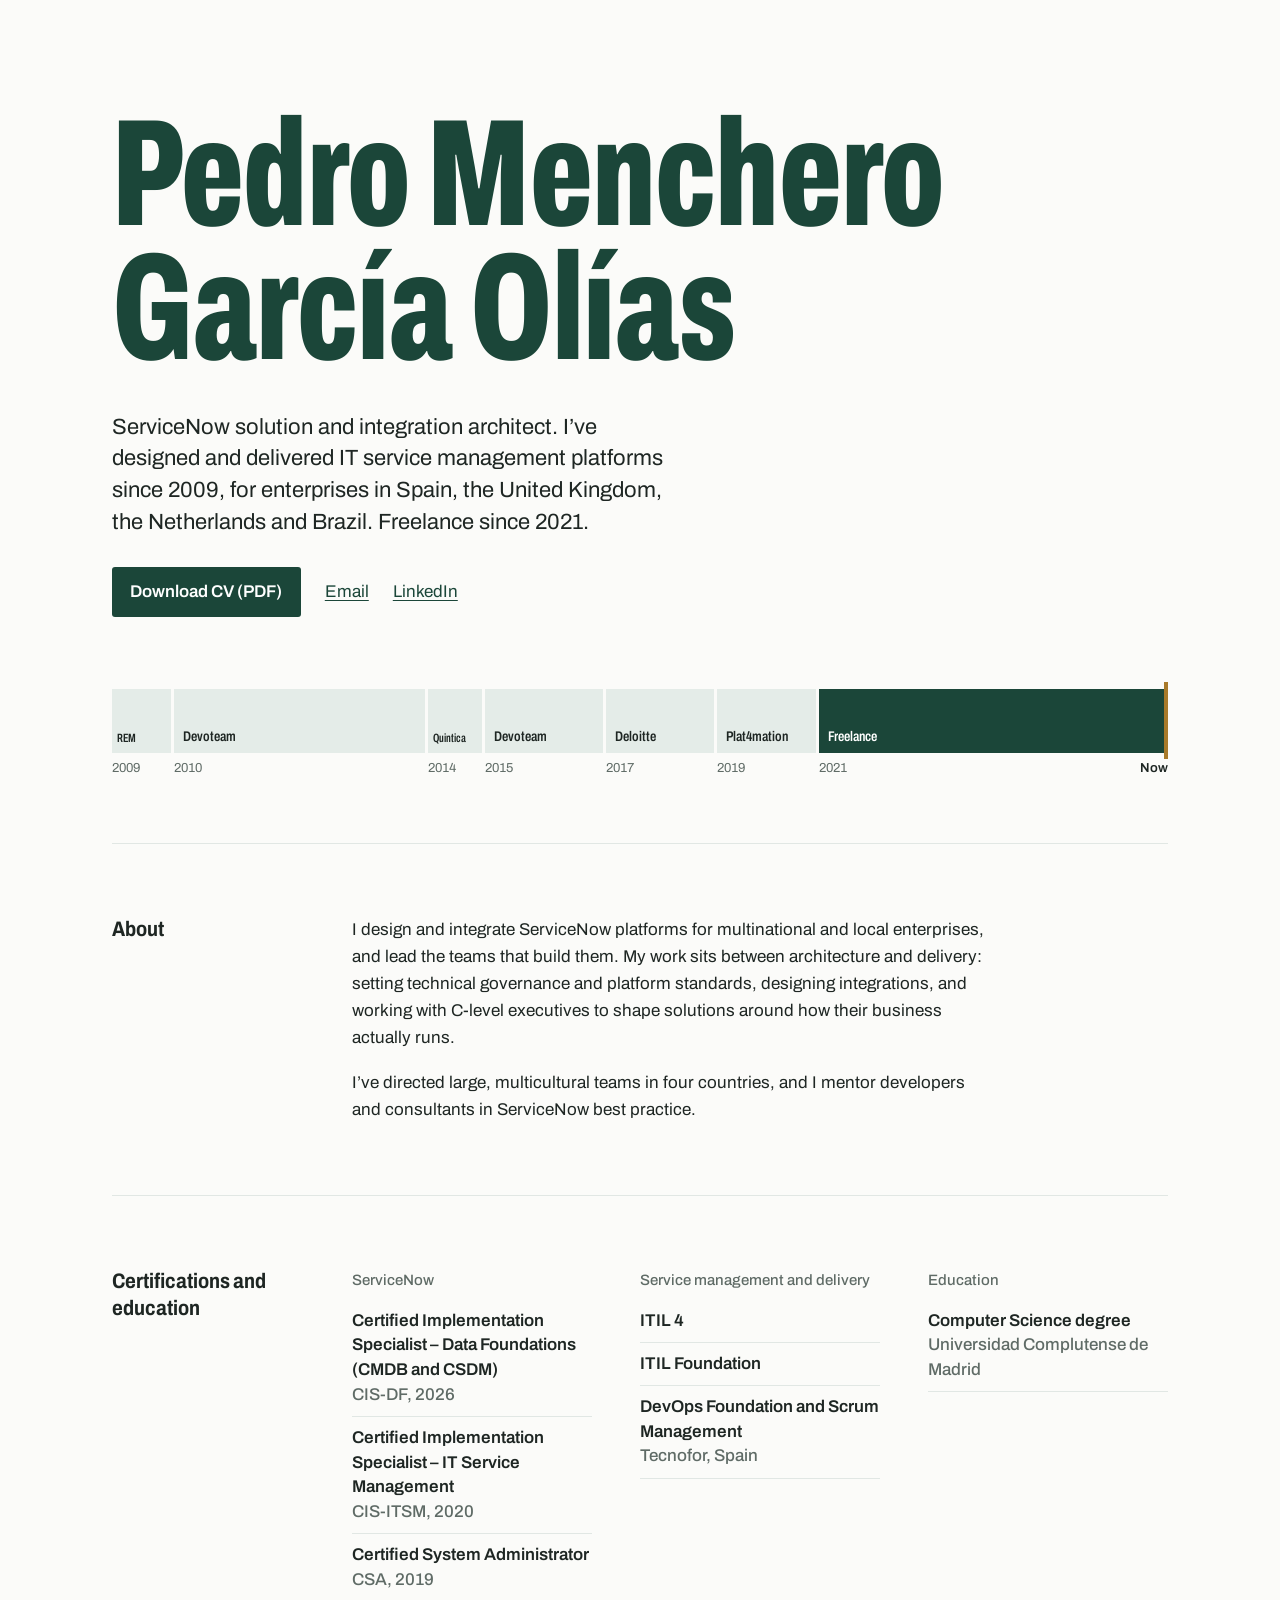
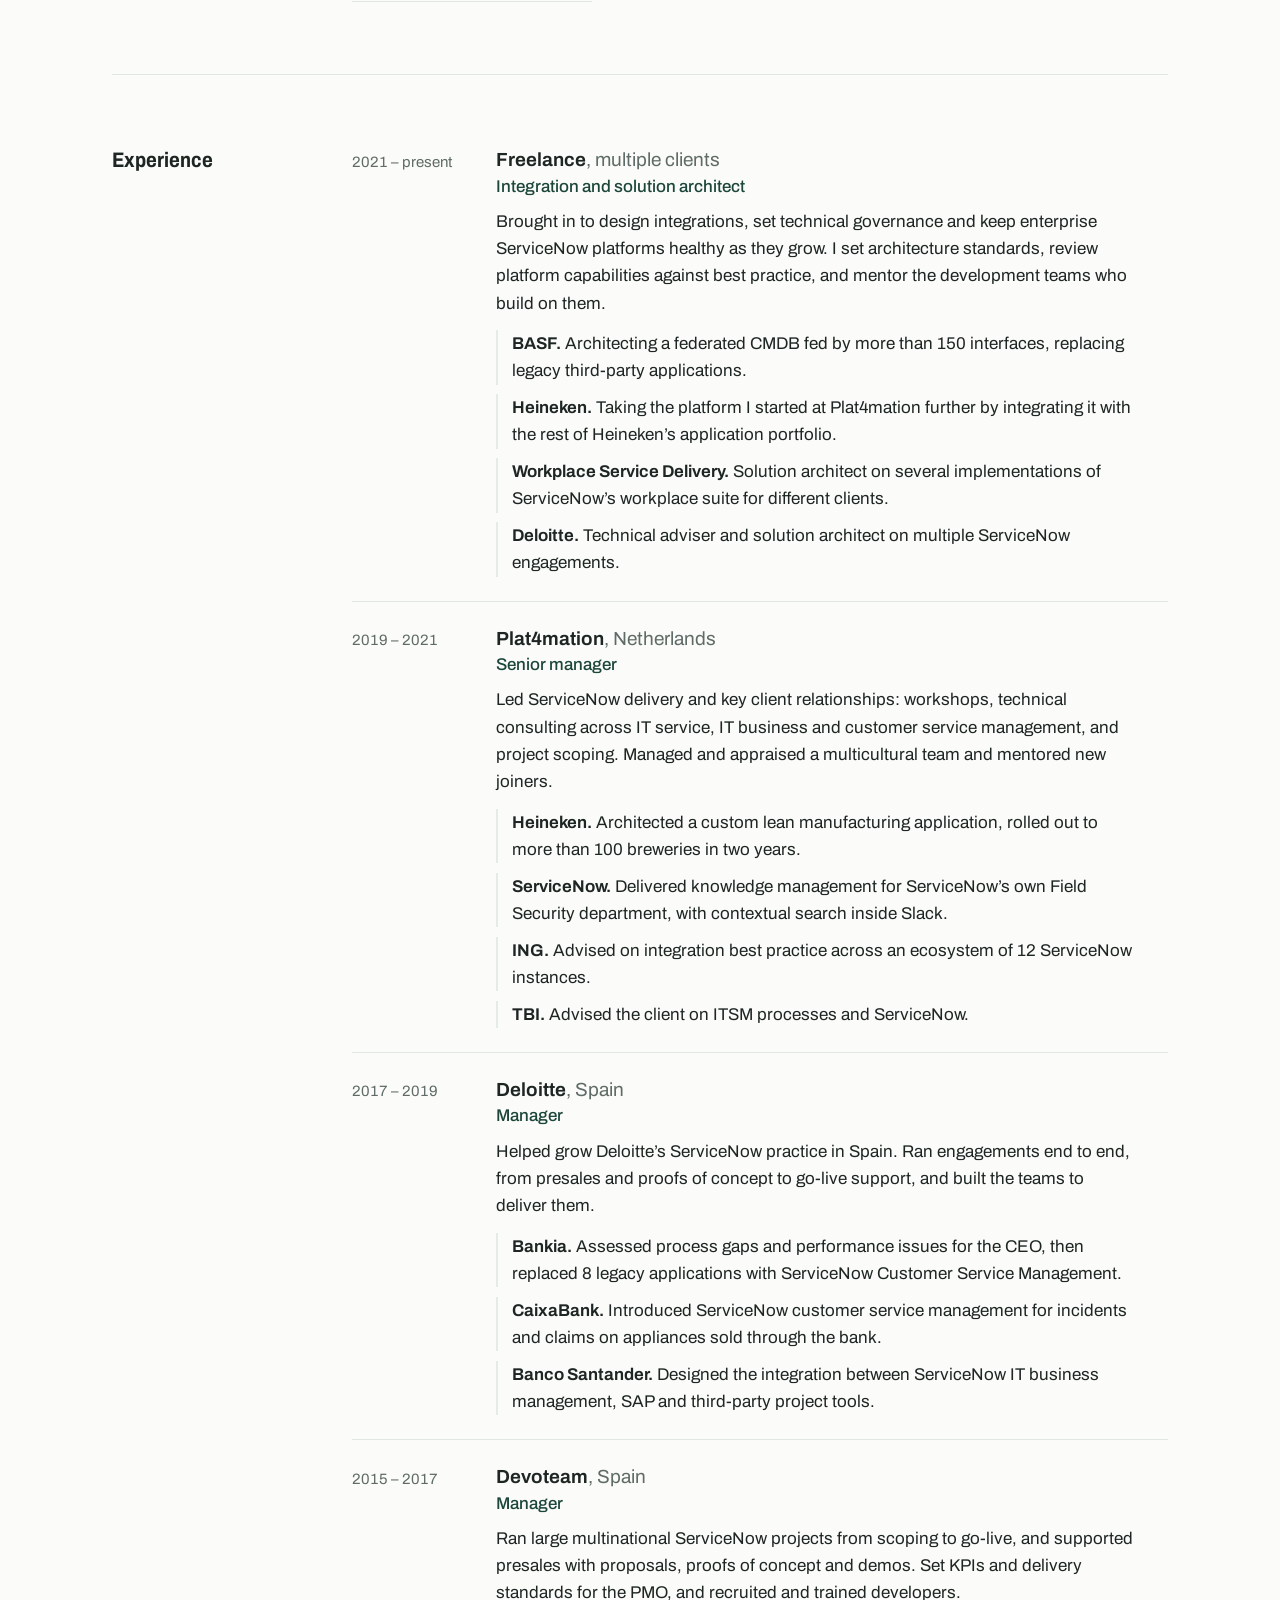
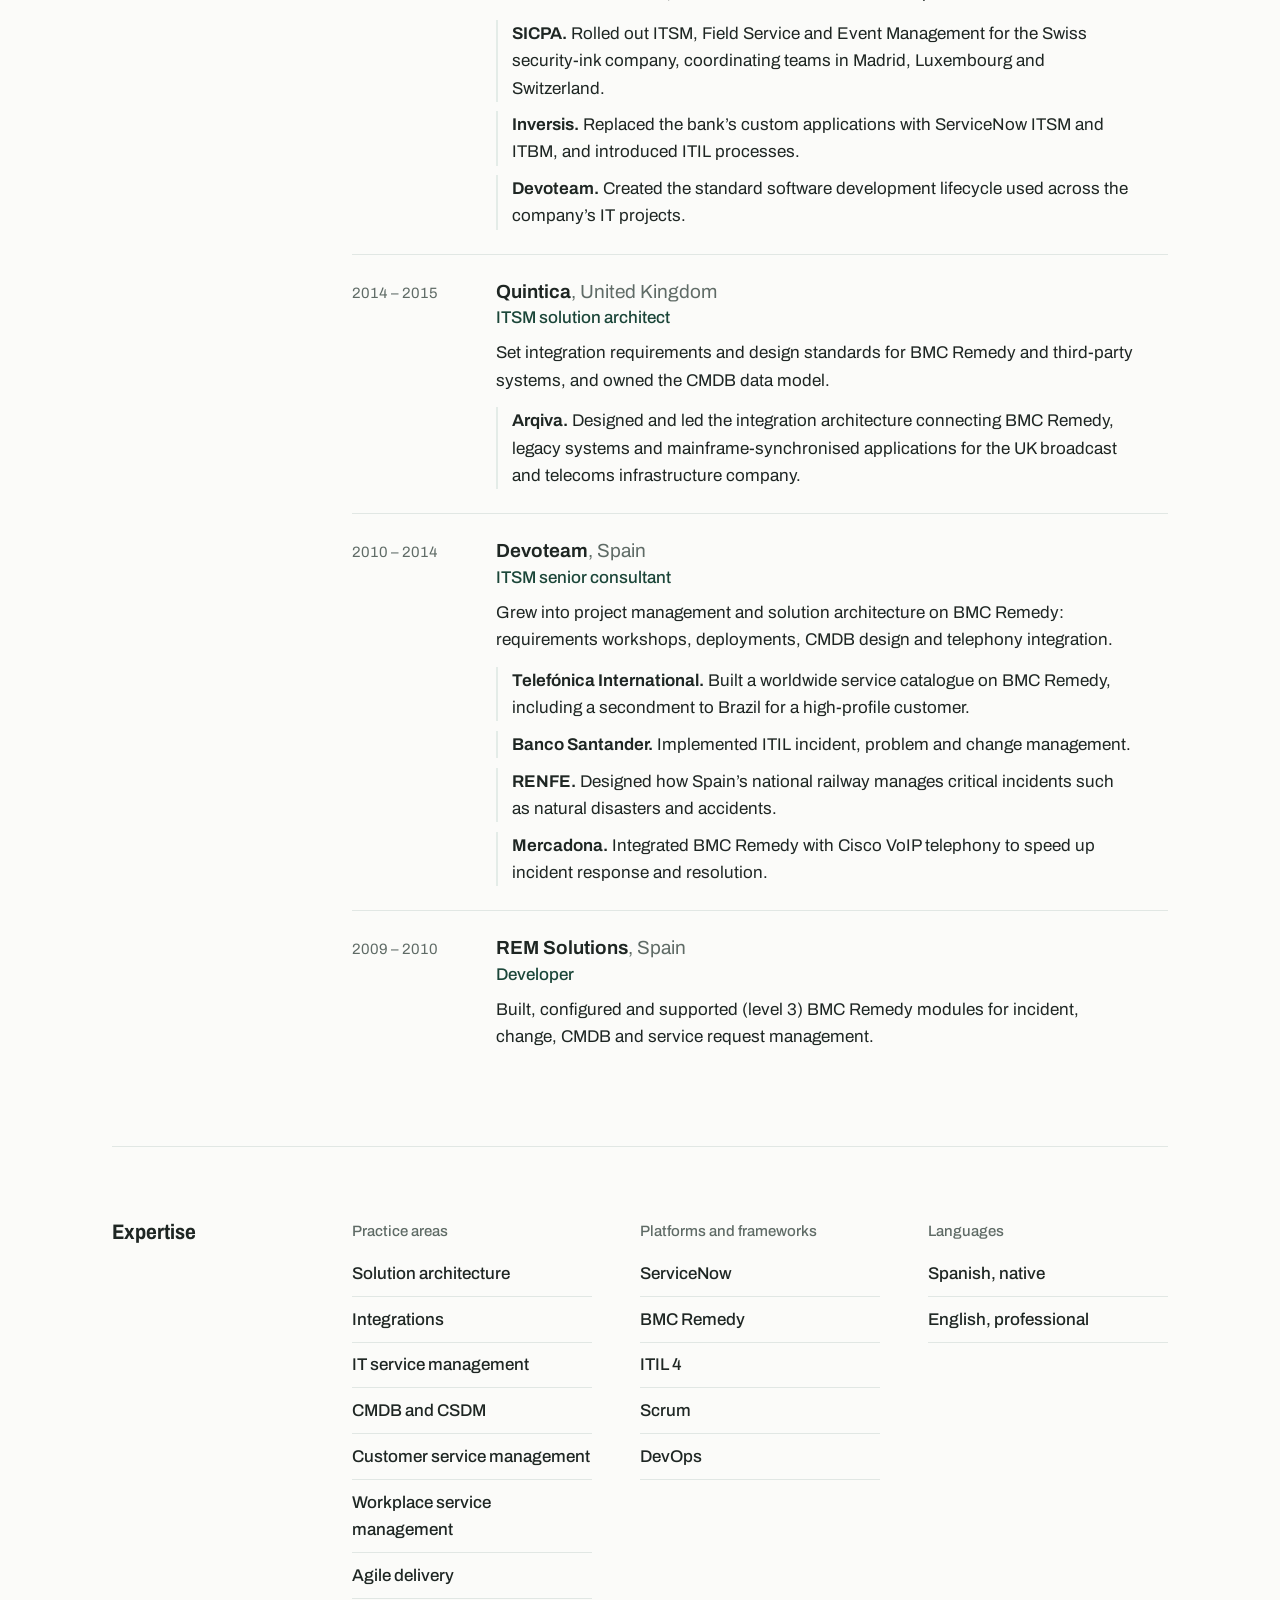
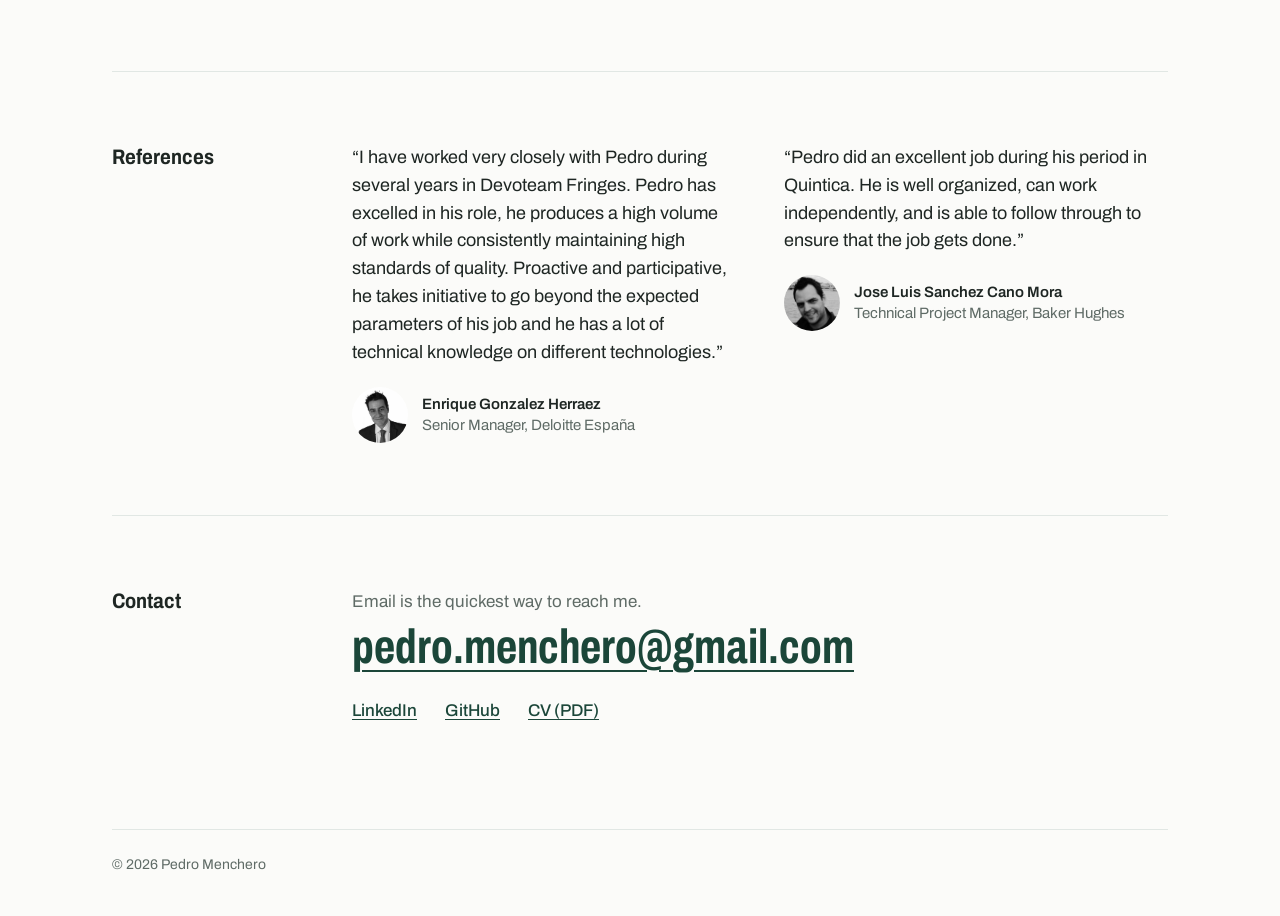
==== commit f30c7bb0: "Add ServiceNow certifications to website and CV - New "Certifications and education" section after A" ====
--- a/index.html
+++ b/index.html
@@ -100,6 +100,34 @@
       </div>
     </section>
 
+    <section class="section wrap" id="certifications" aria-labelledby="certifications-h">
+      <h2 id="certifications-h">Certifications and education</h2>
+      <div class="section-body lists creds">
+        <div>
+          <h3>ServiceNow</h3>
+          <ul>
+            <li><strong>Certified Implementation Specialist – Data Foundations (CMDB and CSDM)</strong> CIS-DF, 2026</li>
+            <li><strong>Certified Implementation Specialist – IT Service Management</strong> CIS-ITSM, 2020</li>
+            <li><strong>Certified System Administrator</strong> CSA, 2019</li>
+          </ul>
+        </div>
+        <div>
+          <h3>Service management and delivery</h3>
+          <ul>
+            <li><strong>ITIL 4</strong></li>
+            <li><strong>ITIL Foundation</strong></li>
+            <li><strong>DevOps Foundation and Scrum Management</strong> Tecnofor, Spain</li>
+          </ul>
+        </div>
+        <div>
+          <h3>Education</h3>
+          <ul>
+            <li><strong>Computer Science degree</strong> Universidad Complutense de Madrid</li>
+          </ul>
+        </div>
+      </div>
+    </section>
+
     <section class="section wrap" id="experience" aria-labelledby="experience-h">
       <h2 id="experience-h">Experience</h2>
       <ol class="section-body jobs">
@@ -202,6 +230,7 @@
             <li>Solution architecture</li>
             <li>Integrations</li>
             <li>IT service management</li>
+            <li>CMDB and CSDM</li>
             <li>Customer service management</li>
             <li>Workplace service management</li>
             <li>Agile delivery</li>
@@ -225,16 +254,6 @@
           </ul>
         </div>
       </div>
-    </section>
-
-    <section class="section wrap" id="education" aria-labelledby="education-h">
-      <h2 id="education-h">Education</h2>
-      <ul class="section-body education">
-        <li><strong>Computer Science degree</strong> Universidad Complutense de Madrid</li>
-        <li><strong>ITIL 4</strong></li>
-        <li><strong>ITIL Foundation</strong></li>
-        <li><strong>DevOps Foundation and Scrum Management</strong> Tecnofor, Spain</li>
-      </ul>
     </section>
 
     <section class="section wrap" id="references" aria-labelledby="references-h">
--- a/css/style.css
+++ b/css/style.css
@@ -342,12 +342,10 @@
   font-weight: 500;
 }
 
-/* Education -------------------------------------------------------- */
-
-.education { display: grid; gap: 1rem; max-width: var(--measure); }
-.education strong { display: block; font-weight: 600; }
-.education li { color: var(--slate); }
-.education li strong { color: var(--ink); }
+/* Certifications and education ------------------------------------ */
+
+.creds li { color: var(--slate); line-height: 1.45; }
+.creds li strong { display: block; color: var(--ink); font-weight: 600; }
 
 /* References ------------------------------------------------------- */
 
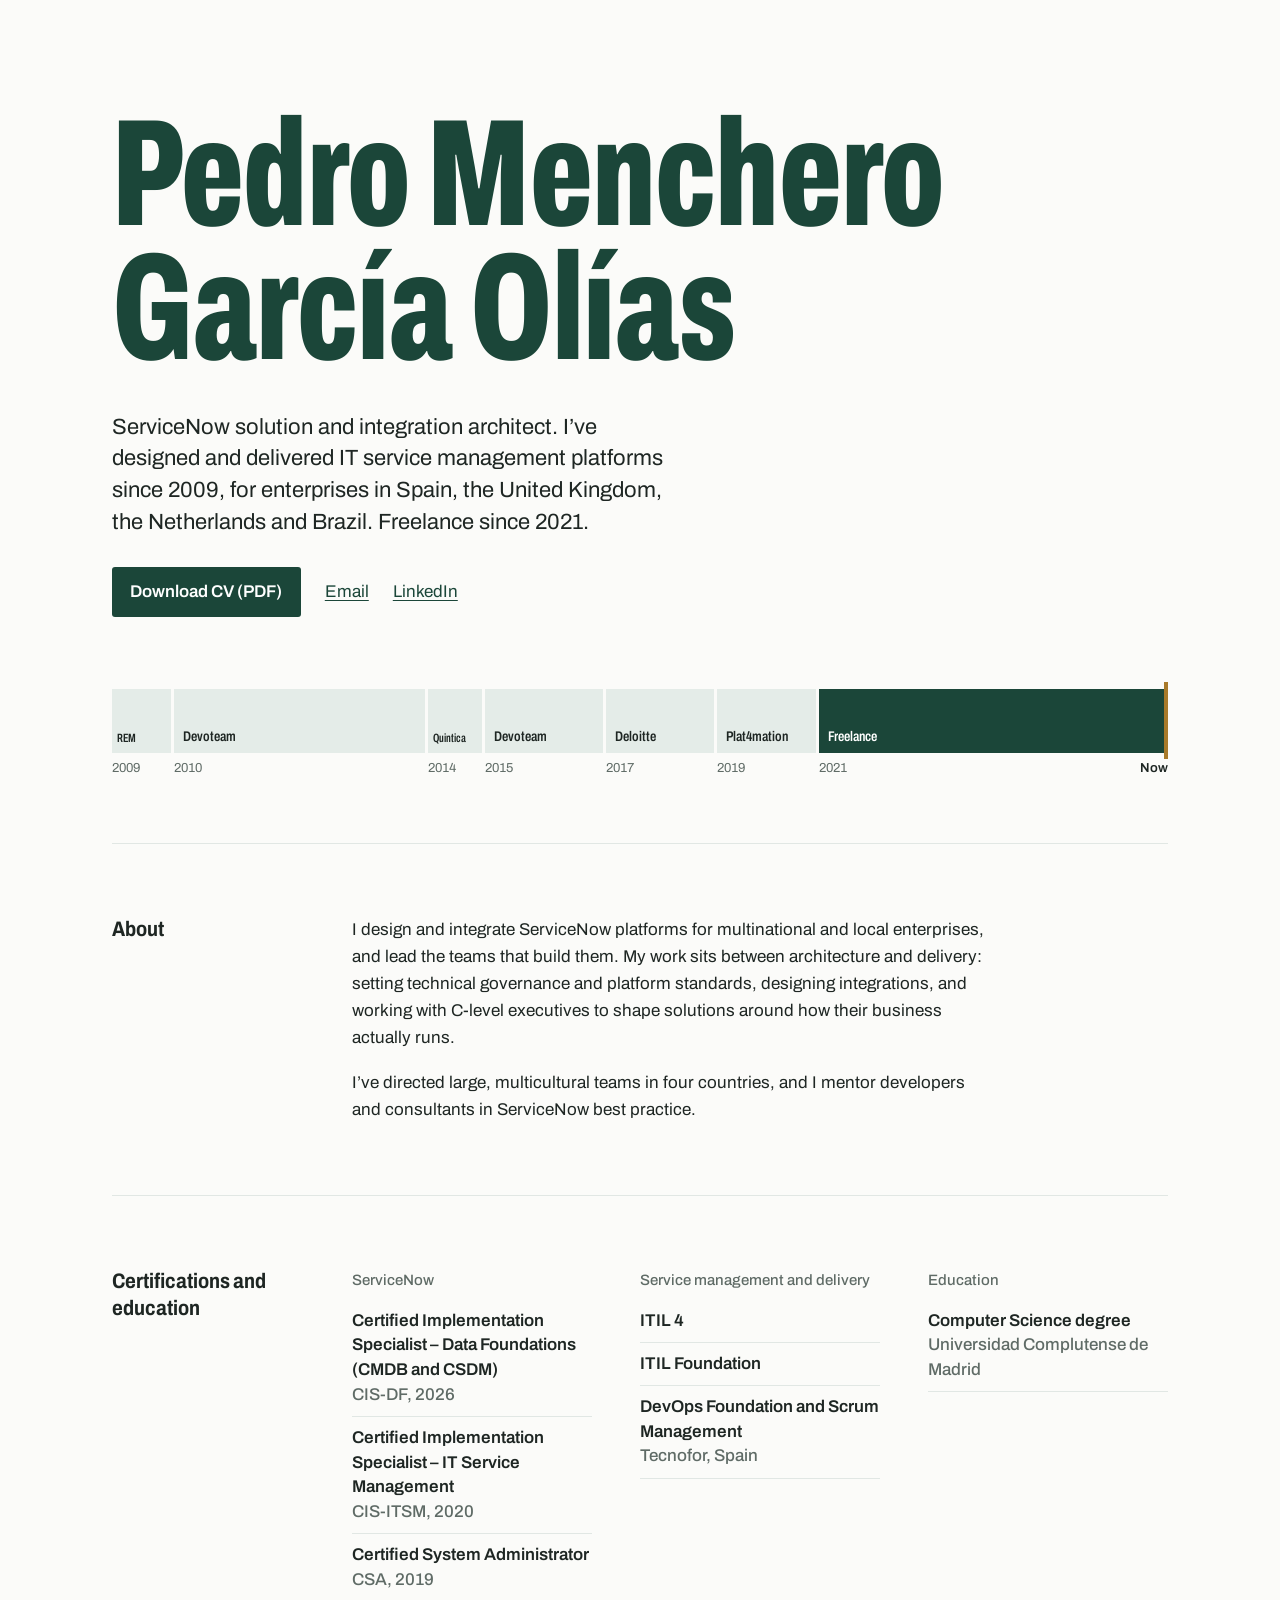
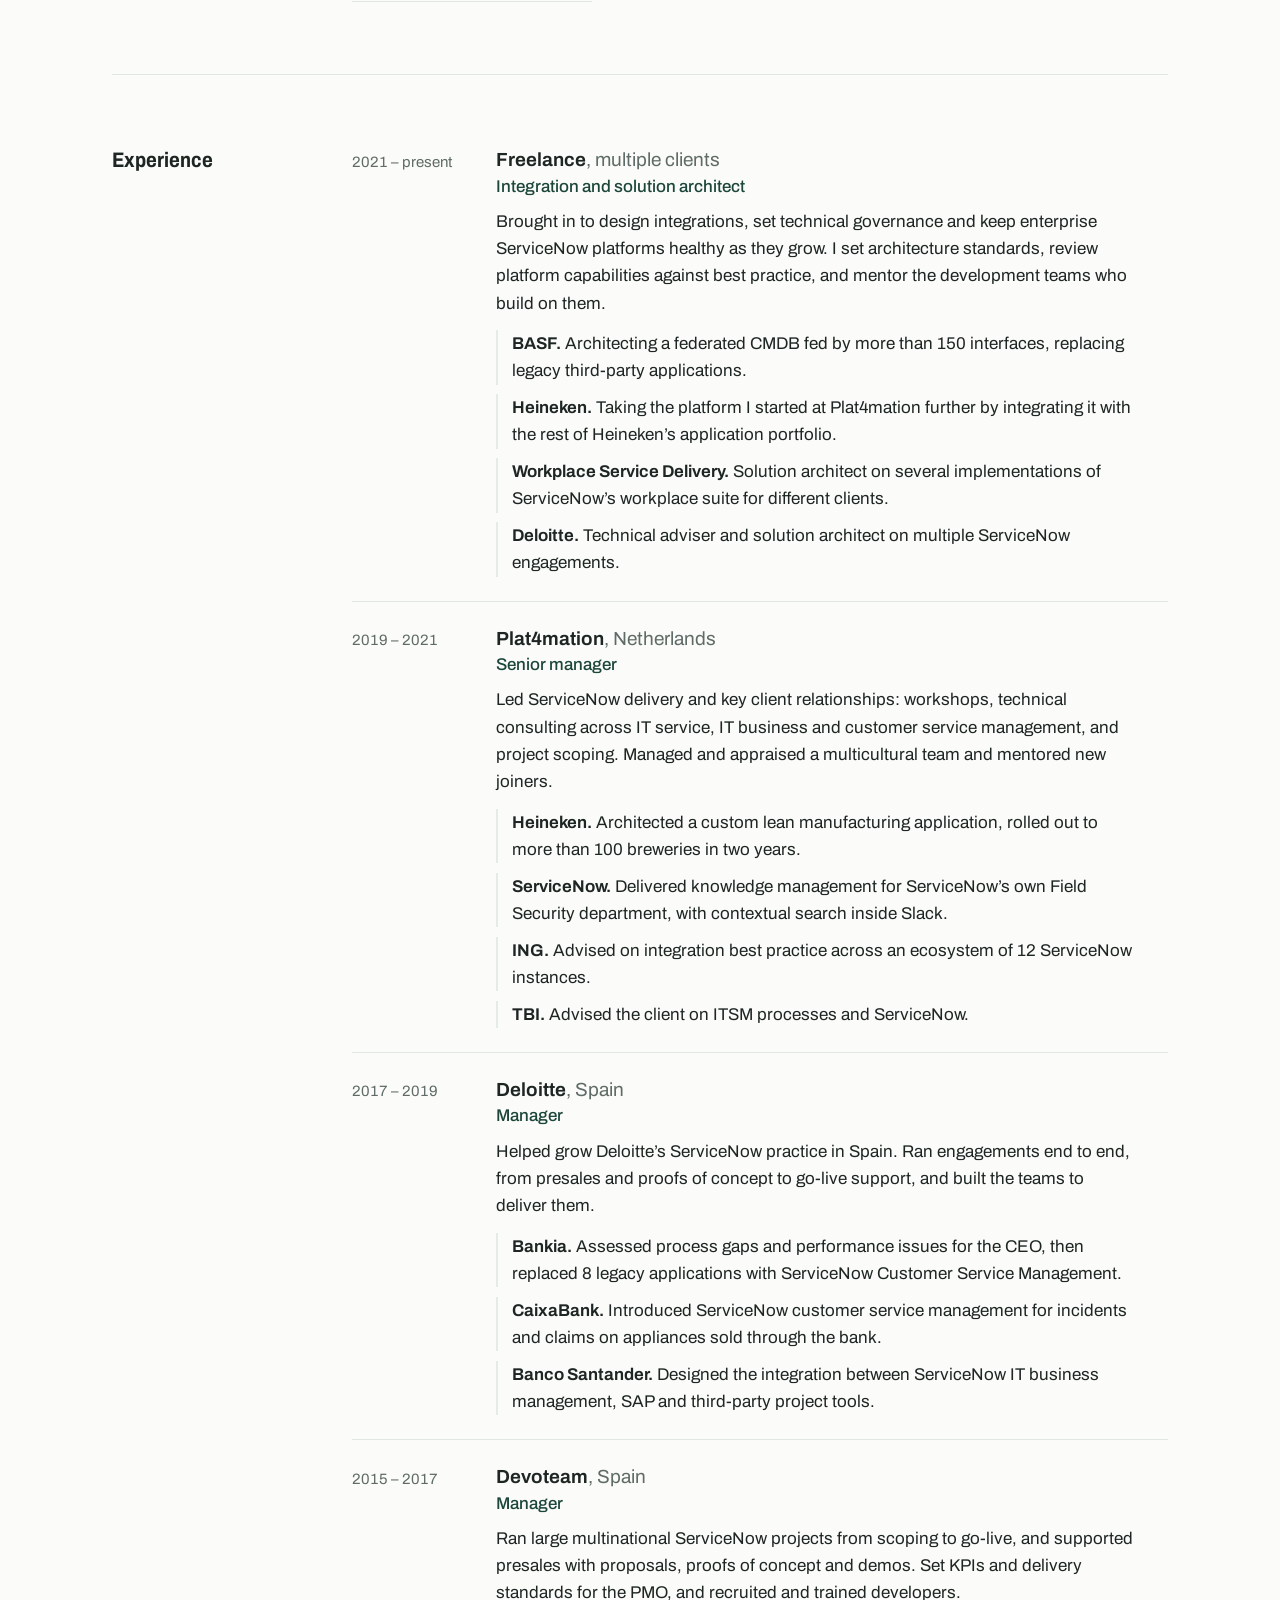
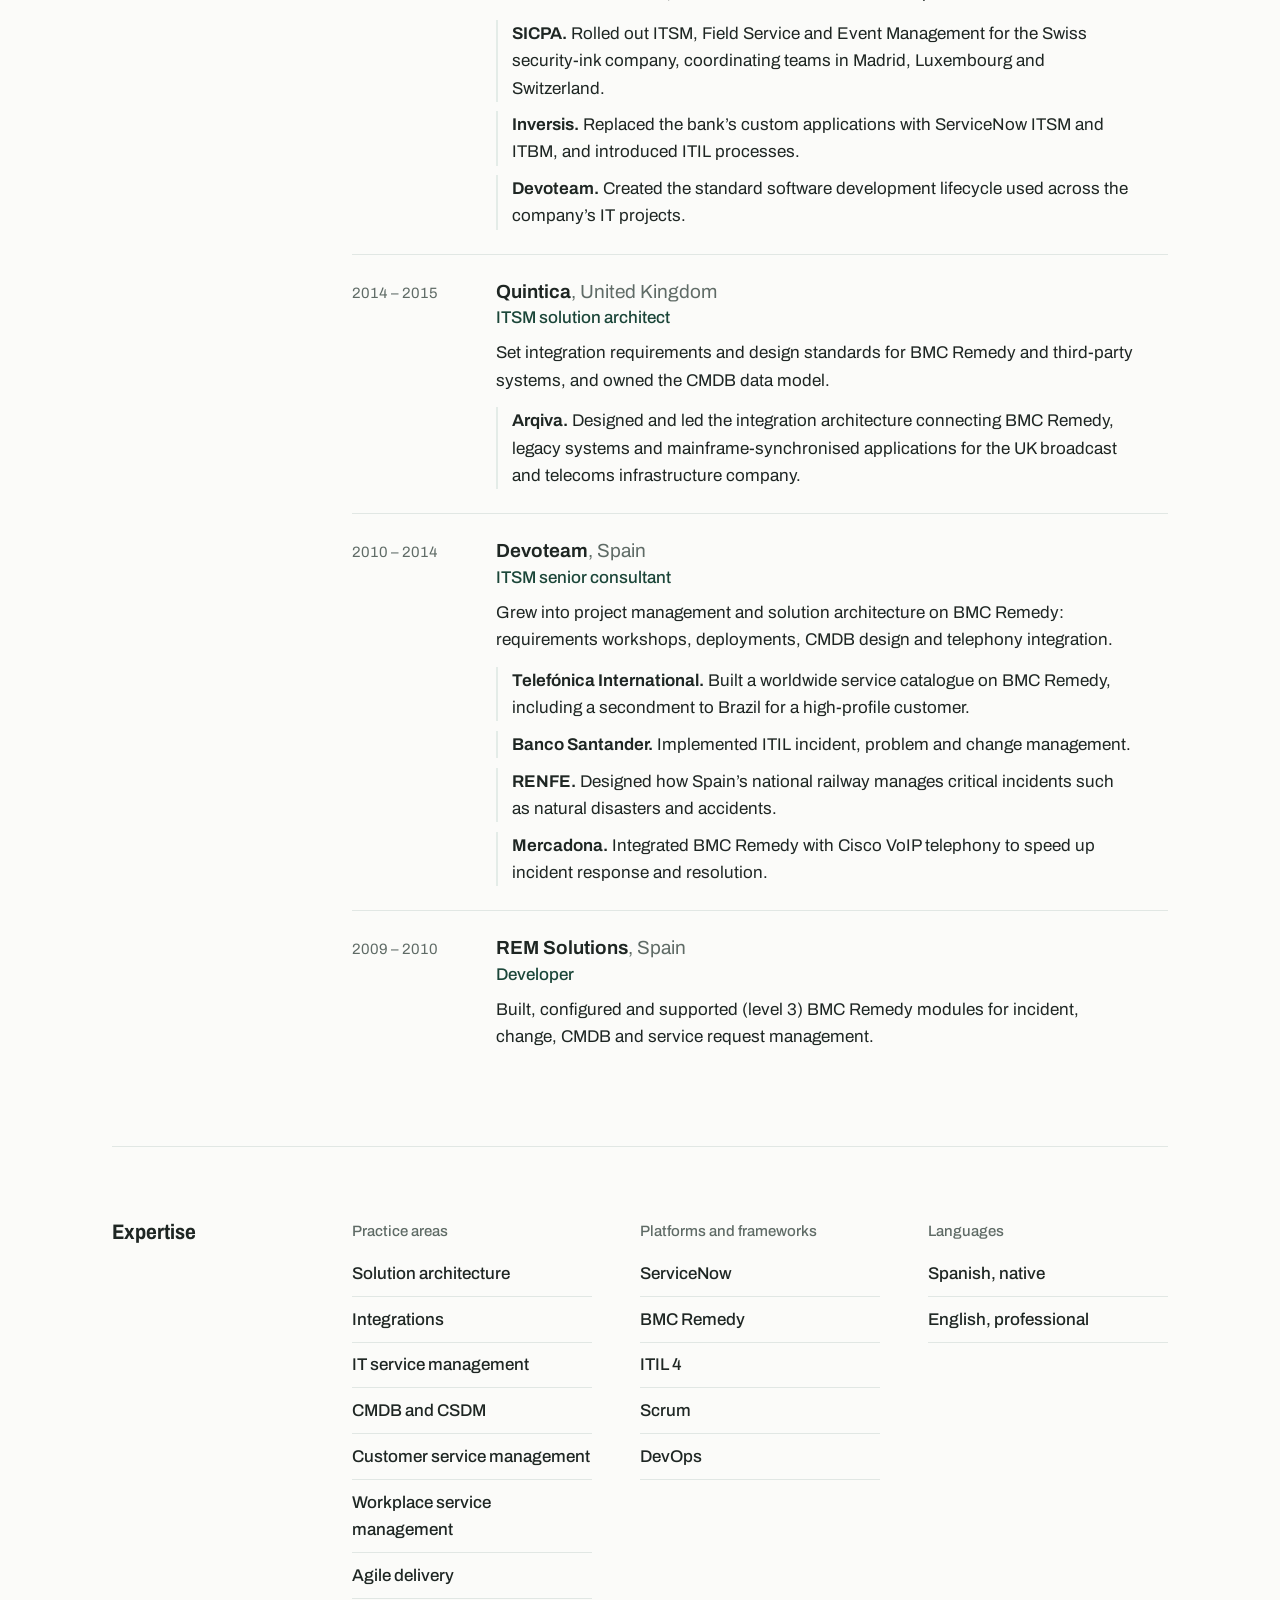
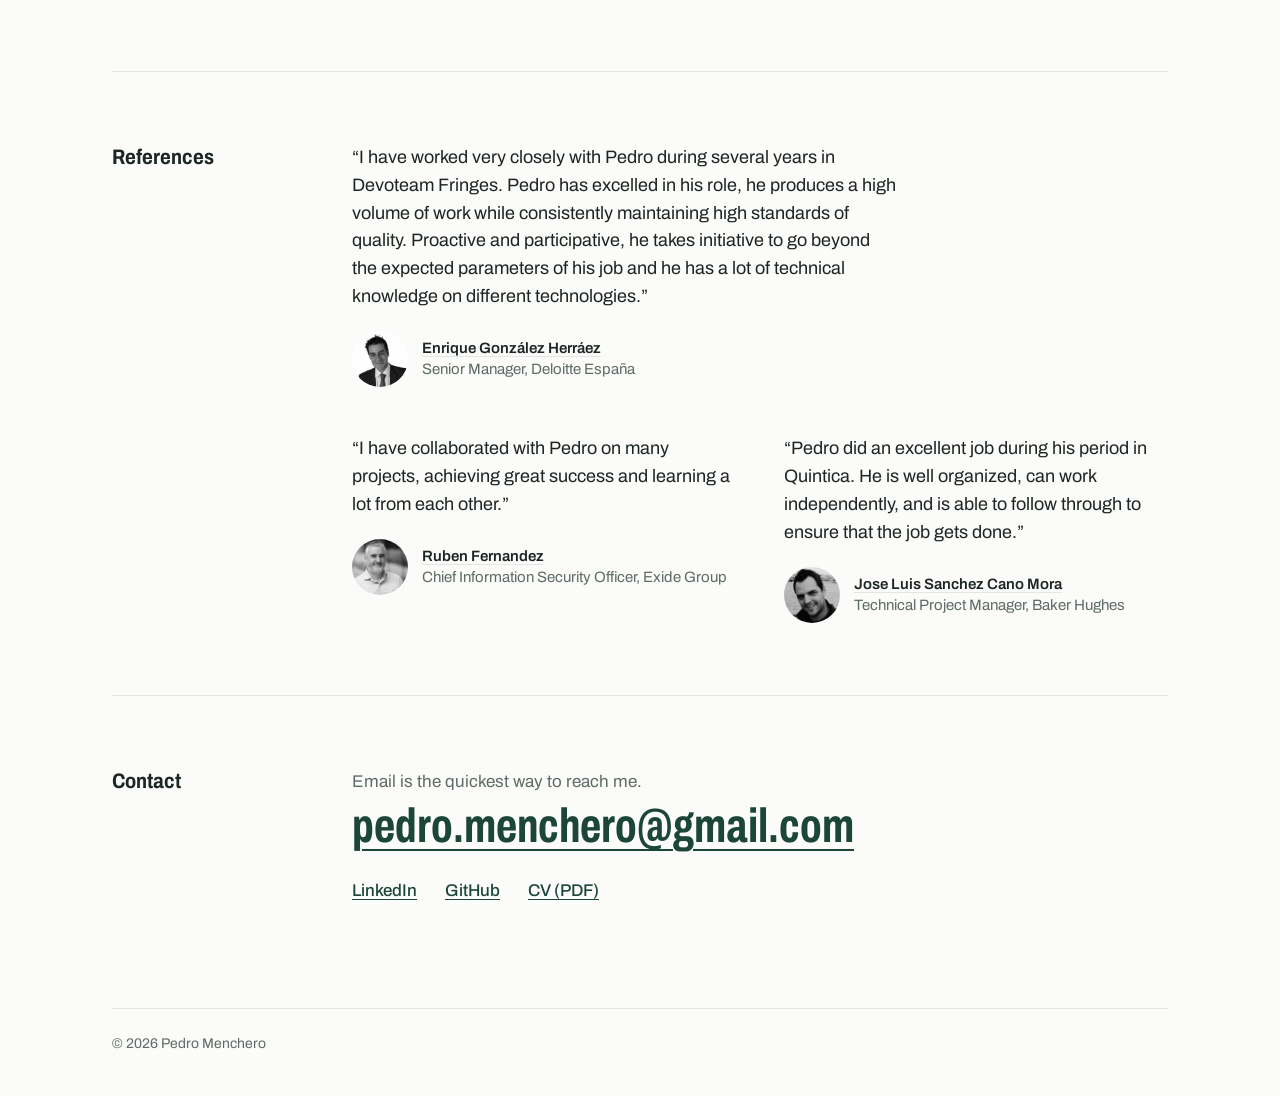
==== commit 7735c80a: "Add Ruben Fernandez as a reference and link referees to LinkedIn - New reference from Ruben Fernande" ====
--- a/index.html
+++ b/index.html
@@ -259,13 +259,22 @@
     <section class="section wrap" id="references" aria-labelledby="references-h">
       <h2 id="references-h">References</h2>
       <div class="section-body quotes">
-        <figure class="quote">
+        <figure class="quote quote-wide">
           <blockquote>
             <p>“I have worked very closely with Pedro during several years in Devoteam Fringes. Pedro has excelled in his role, he produces a high volume of work while consistently maintaining high standards of quality. Proactive and participative, he takes initiative to go beyond the expected parameters of his job and he has a lot of technical knowledge on different technologies.”</p>
           </blockquote>
           <figcaption>
             <img src="img/reference.jpg" alt="" width="56" height="56" loading="lazy">
-            <span><strong>Enrique Gonzalez Herraez</strong> Senior Manager, Deloitte España</span>
+            <span><a href="https://www.linkedin.com/in/enrique-gonz%C3%A1lez-herr%C3%A1ez-22808025/" target="_blank" rel="noopener">Enrique González Herráez<span class="visually-hidden"> on LinkedIn</span></a> Senior Manager, Deloitte España</span>
+          </figcaption>
+        </figure>
+        <figure class="quote">
+          <blockquote>
+            <p>“I have collaborated with Pedro on many projects, achieving great success and learning a lot from each other.”</p>
+          </blockquote>
+          <figcaption>
+            <img src="img/reference-ruben.jpg" alt="" width="56" height="56" loading="lazy">
+            <span><a href="https://www.linkedin.com/in/ruben-f-a29760b/" target="_blank" rel="noopener">Ruben Fernandez<span class="visually-hidden"> on LinkedIn</span></a> Chief Information Security Officer, Exide Group</span>
           </figcaption>
         </figure>
         <figure class="quote">
@@ -274,7 +283,7 @@
           </blockquote>
           <figcaption>
             <img src="img/reference2.jpg" alt="" width="56" height="56" loading="lazy">
-            <span><strong>Jose Luis Sanchez Cano Mora</strong> Technical Project Manager, Baker Hughes</span>
+            <span><a href="https://www.linkedin.com/in/joseluissanchezcano/" target="_blank" rel="noopener">Jose Luis Sanchez Cano Mora<span class="visually-hidden"> on LinkedIn</span></a> Technical Project Manager, Baker Hughes</span>
           </figcaption>
         </figure>
       </div>
--- a/css/style.css
+++ b/css/style.css
@@ -354,8 +354,11 @@
   gap: 2.5rem;
 }
 
+/* The long quote runs full width; the two short ones pair up below it */
 @media (min-width: 64rem) {
   .quotes { grid-template-columns: 1fr 1fr; gap: 3rem; align-items: start; }
+  .quote-wide { grid-column: 1 / -1; }
+  .quote-wide blockquote p { max-width: var(--measure); }
 }
 
 .quote blockquote p {
@@ -384,11 +387,15 @@
   filter: grayscale(1);
 }
 
-.quote strong {
+/* The referee's name links to their LinkedIn profile */
+.quote figcaption a {
   display: block;
+  width: fit-content;
   color: var(--ink);
   font-weight: 600;
-}
+  text-decoration-color: var(--rule);
+}
+.quote figcaption a:hover { text-decoration-color: currentColor; }
 
 /* Contact ---------------------------------------------------------- */
 
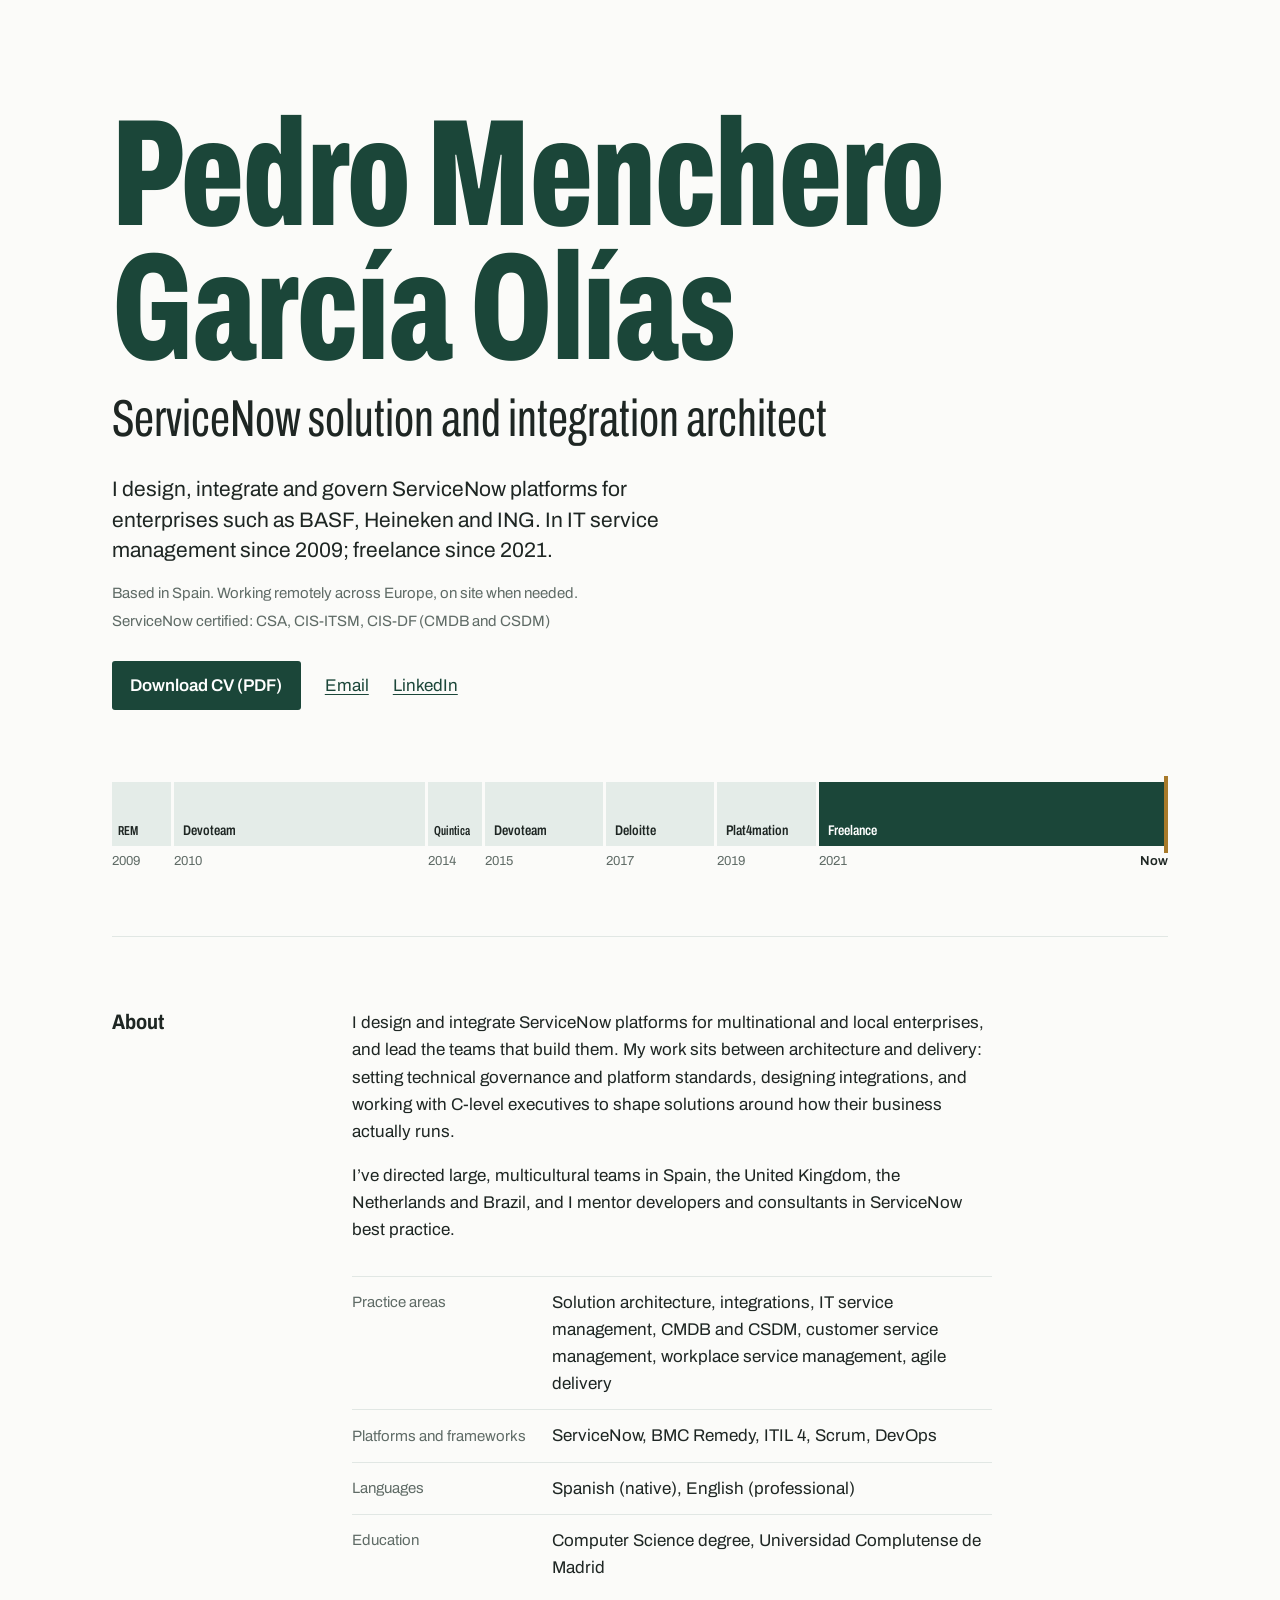
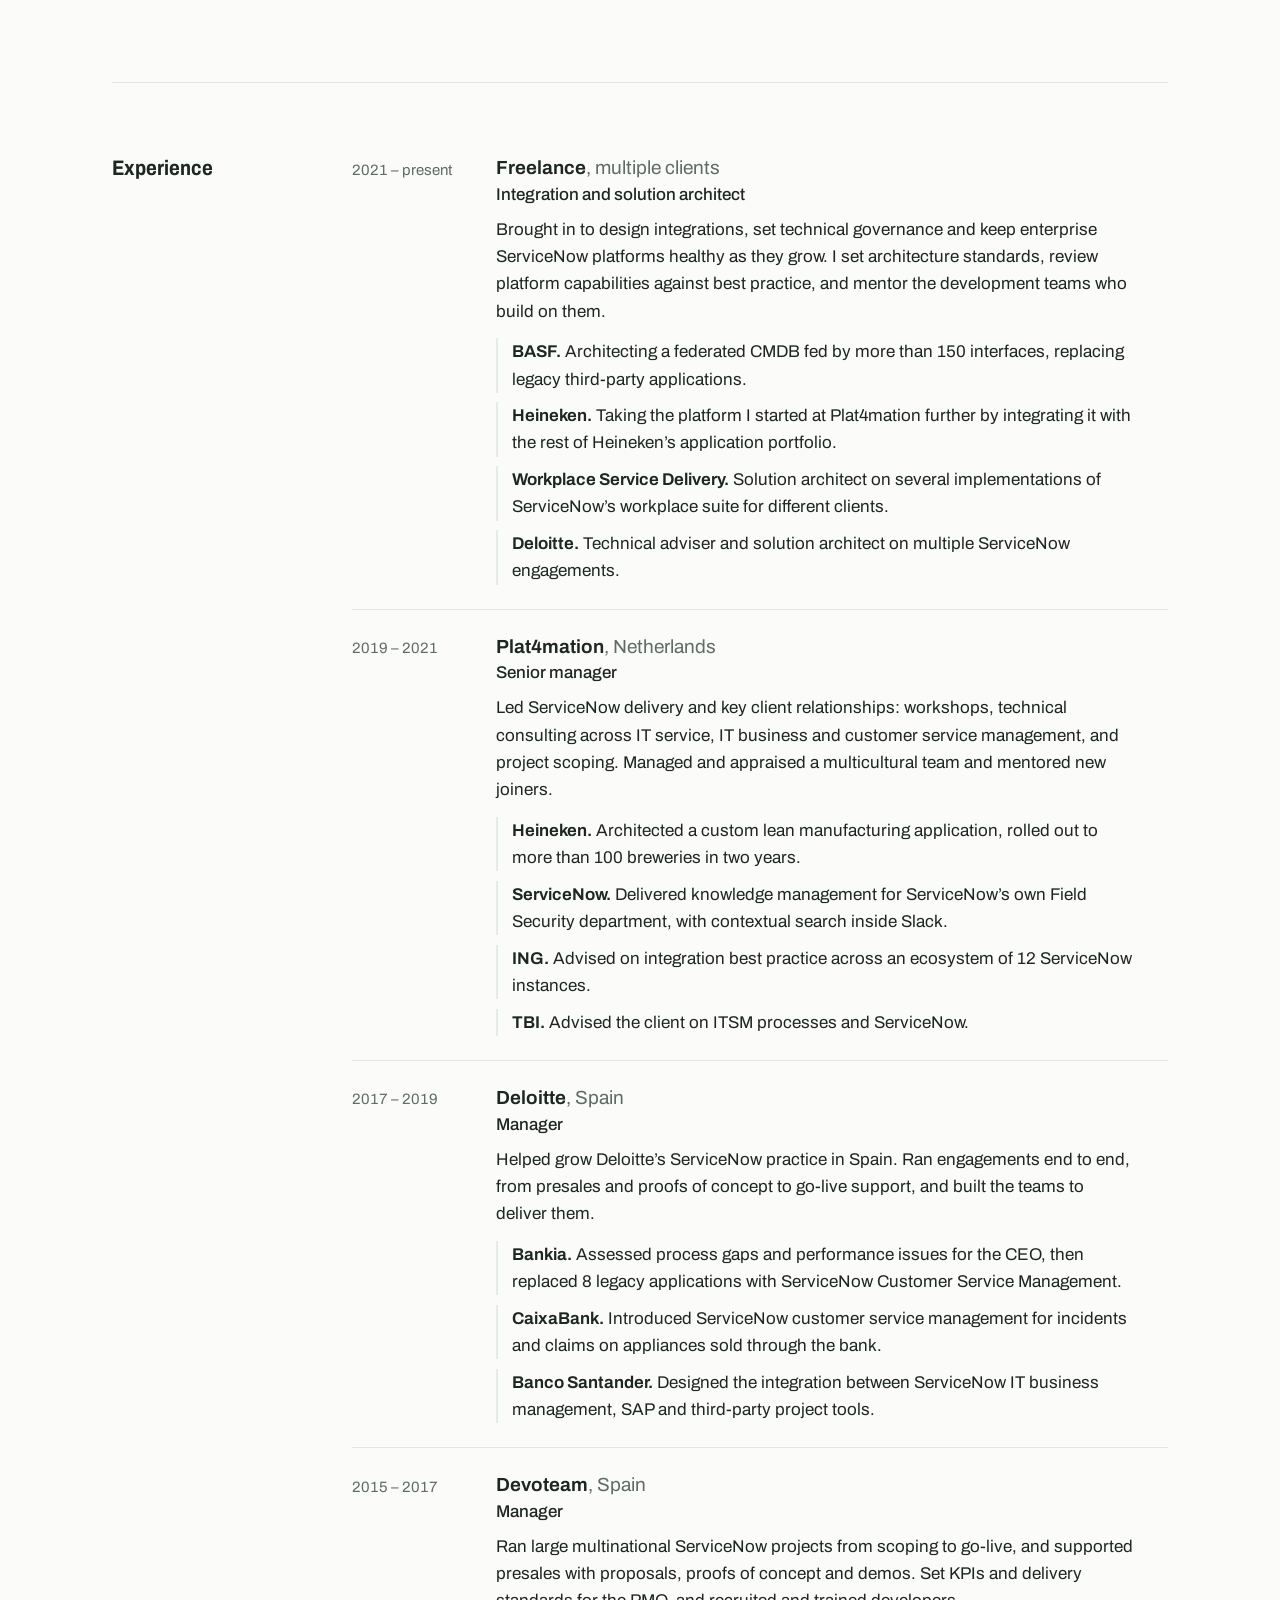
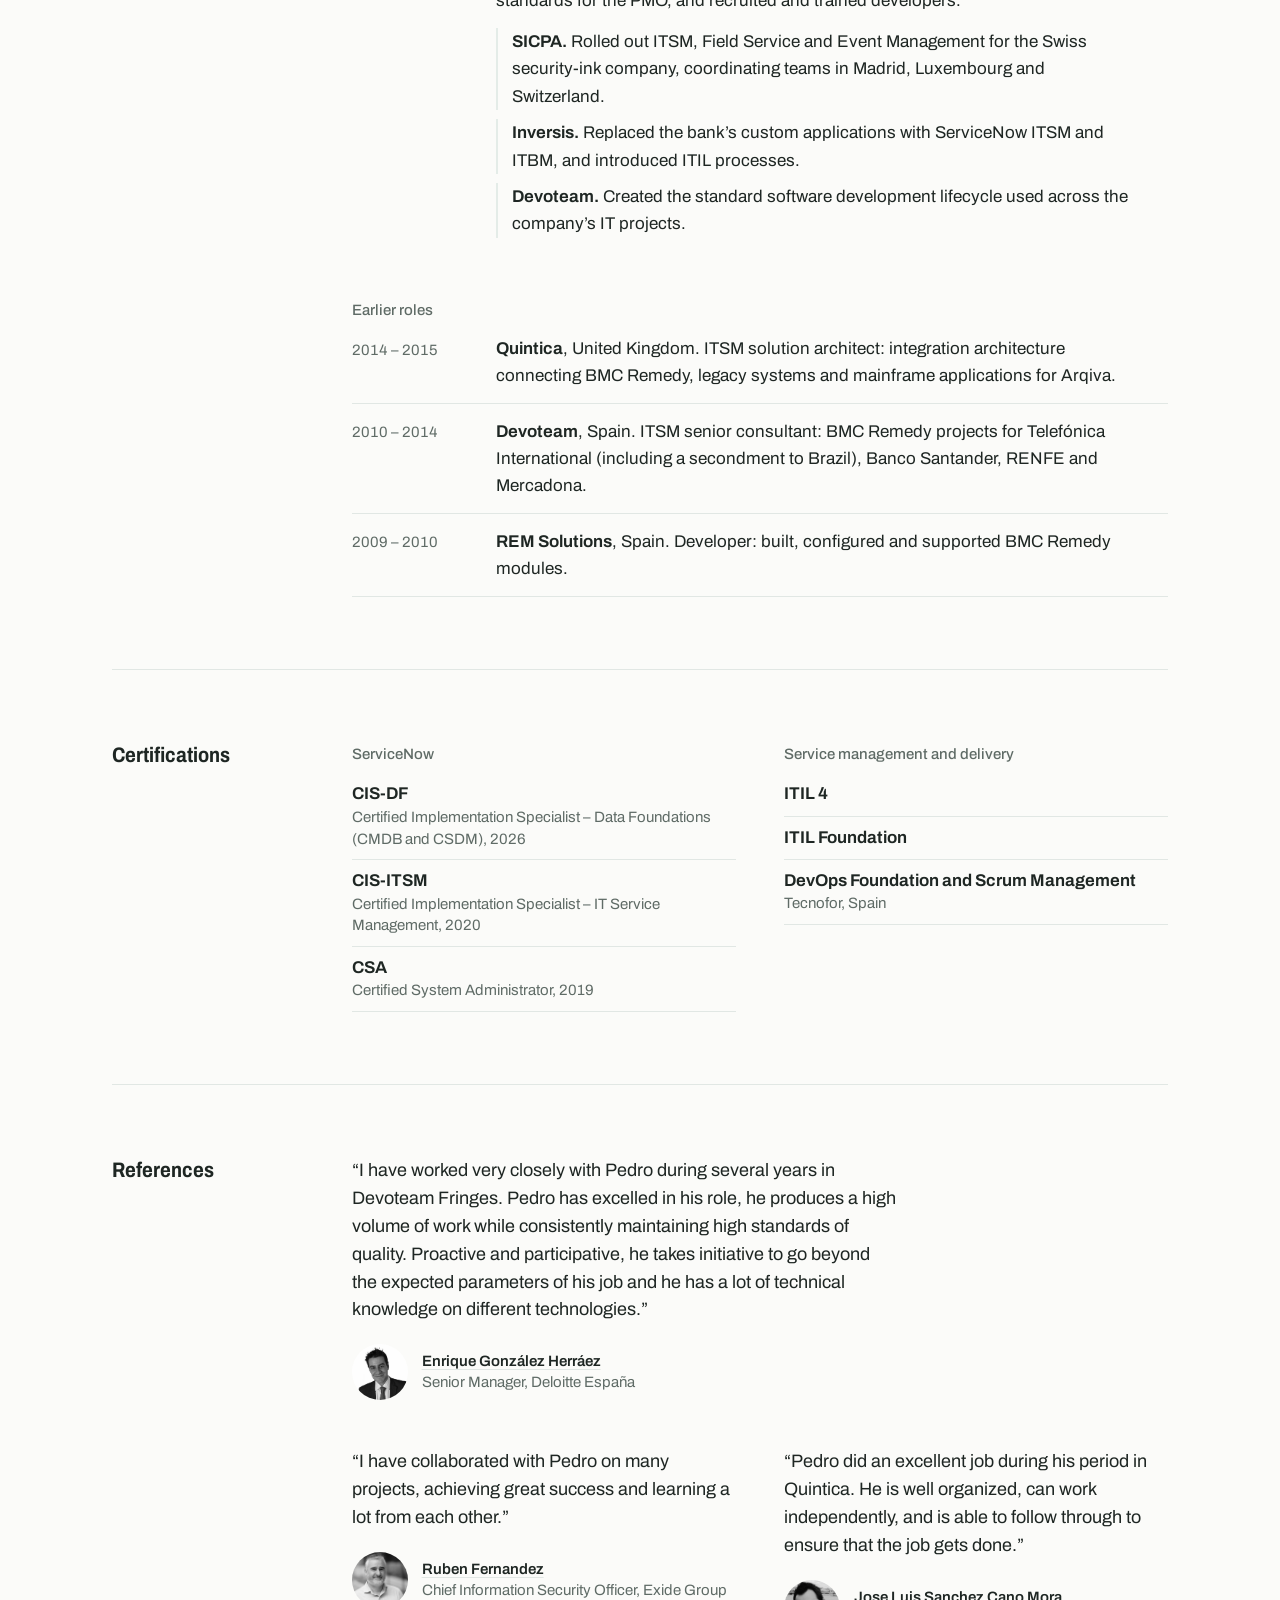
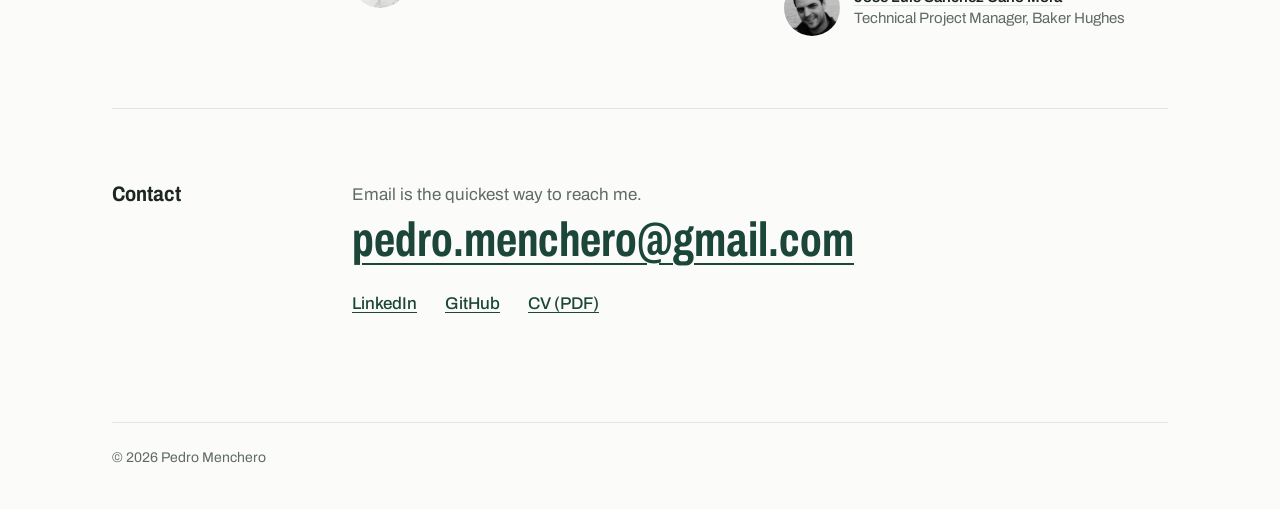
==== commit 2af87024: "Sharpen hero, shorten page and self-host the font Website: - Job title under the name, one-line intr" ====
--- a/index.html
+++ b/index.html
@@ -13,12 +13,15 @@
   <meta property="og:title" content="Pedro Menchero, ServiceNow solution architect">
   <meta property="og:description" content="Freelance ServiceNow solution and integration architect, delivering IT service management platforms since 2009.">
   <meta property="og:url" content="https://pedromenchero.github.io/">
+  <meta property="og:image" content="https://pedromenchero.github.io/img/og.png">
+  <meta property="og:image:width" content="1200">
+  <meta property="og:image:height" content="630">
+  <meta property="og:image:alt" content="Pedro Menchero, ServiceNow solution and integration architect, with a bar showing his career from 2009 to now">
+  <meta name="twitter:card" content="summary_large_image">
 
   <link rel="icon" href="img/favicon.svg" type="image/svg+xml">
 
-  <link rel="preconnect" href="https://fonts.googleapis.com">
-  <link rel="preconnect" href="https://fonts.gstatic.com" crossorigin>
-  <link rel="stylesheet" href="https://fonts.googleapis.com/css2?family=Archivo:wdth,wght@62..125,100..900&display=swap">
+  <link rel="preload" href="fonts/archivo-latin-wdth-normal.woff2" as="font" type="font/woff2" crossorigin>
   <link rel="stylesheet" href="css/tokens.css">
   <link rel="stylesheet" href="css/style.css">
 </head>
@@ -26,7 +29,12 @@
 <body>
   <header class="hero wrap">
     <h1 class="name">Pedro Menchero <span>García Olías</span></h1>
-    <p class="lede">ServiceNow solution and integration architect. I’ve designed and delivered IT service management platforms since 2009, for enterprises in Spain, the United Kingdom, the Netherlands and Brazil. Freelance since 2021.</p>
+    <p class="role">ServiceNow solution and integration architect</p>
+    <p class="lede">I design, integrate and govern ServiceNow platforms for enterprises such as BASF, Heineken and ING. In IT service management since 2009; freelance since 2021.</p>
+    <ul class="hero-facts">
+      <li>Based in Spain. Working remotely across Europe, on site when needed.</li>
+      <li>ServiceNow certified: CSA, CIS-ITSM, CIS-DF (CMDB and CSDM)</li>
+    </ul>
     <p class="actions">
       <a class="button" href="cv/pedro-menchero-cv.pdf">Download CV (PDF)</a>
       <span class="action-links">
@@ -40,51 +48,58 @@
         <li class="short" style="--m: 12">
           <a href="#job-rem">
             <span class="seg-name">REM<span class="visually-hidden"> Solutions</span></span>
-            <span class="visually-hidden">, 2009 to 2010</span>
+            <span class="visually-hidden">, developer, 2009 to 2010</span>
             <span class="seg-year" aria-hidden="true">2009</span>
-          </a>
-        </li>
-        <li class="minor" style="--m: 51">
+            <span class="seg-tip" aria-hidden="true"><strong>REM Solutions</strong> Developer<br>2009 – 2010</span>
+          </a>
+        </li>
+        <li class="minor wide" style="--m: 51">
           <a href="#job-devoteam-consultant">
             <span class="seg-name">Devoteam</span>
-            <span class="visually-hidden">, 2010 to 2014</span>
+            <span class="visually-hidden">, ITSM senior consultant, 2010 to 2014</span>
             <span class="seg-year" aria-hidden="true">2010</span>
+            <span class="seg-tip" aria-hidden="true"><strong>Devoteam</strong> ITSM senior consultant<br>2010 – 2014</span>
           </a>
         </li>
         <li class="short minor" style="--m: 11">
           <a href="#job-quintica">
             <span class="seg-name">Quintica</span>
-            <span class="visually-hidden">, 2014 to 2015</span>
+            <span class="visually-hidden">, ITSM solution architect, 2014 to 2015</span>
             <span class="seg-year" aria-hidden="true">2014</span>
+            <span class="seg-tip" aria-hidden="true"><strong>Quintica</strong> ITSM solution architect<br>2014 – 2015</span>
           </a>
         </li>
         <li style="--m: 24">
           <a href="#job-devoteam-manager">
             <span class="seg-name">Devoteam</span>
-            <span class="visually-hidden">, 2015 to 2017</span>
+            <span class="visually-hidden">, manager, 2015 to 2017</span>
             <span class="seg-year" aria-hidden="true">2015</span>
+            <span class="seg-tip" aria-hidden="true"><strong>Devoteam</strong> Manager<br>2015 – 2017</span>
           </a>
         </li>
         <li class="minor" style="--m: 22">
           <a href="#job-deloitte">
             <span class="seg-name">Deloitte</span>
-            <span class="visually-hidden">, 2017 to 2019</span>
+            <span class="visually-hidden">, manager, 2017 to 2019</span>
             <span class="seg-year" aria-hidden="true">2017</span>
+            <span class="seg-tip" aria-hidden="true"><strong>Deloitte</strong> Manager<br>2017 – 2019</span>
           </a>
         </li>
         <li style="--m: 20">
           <a href="#job-plat4mation">
             <span class="seg-name">Plat4mation</span>
-            <span class="visually-hidden">, 2019 to 2021</span>
+            <span class="visually-hidden">, senior manager, 2019 to 2021</span>
             <span class="seg-year" aria-hidden="true">2019</span>
-          </a>
-        </li>
-        <li class="current minor" style="--m: 70" data-since="2021-01">
+            <span class="seg-tip" aria-hidden="true"><strong>Plat4mation</strong> Senior manager<br>2019 – 2021</span>
+          </a>
+        </li>
+        <li class="current minor wide" style="--m: 70" data-since="2021-01">
           <a href="#job-freelance">
             <span class="seg-name">Freelance</span>
-            <span class="visually-hidden">, 2021 to now</span>
+            <span class="visually-hidden">, integration and solution architect, 2021 to now</span>
             <span class="seg-year" aria-hidden="true">2021</span>
             <span class="seg-now" aria-hidden="true">Now</span>
+            <span class="seg-tip" aria-hidden="true"><strong>Freelance</strong> Integration and solution architect<br>2021 – now</span>
           </a>
         </li>
       </ol>
@@ -96,19 +111,115 @@
       <h2 id="about-h">About</h2>
       <div class="section-body prose">
         <p>I design and integrate ServiceNow platforms for multinational and local enterprises, and lead the teams that build them. My work sits between architecture and delivery: setting technical governance and platform standards, designing integrations, and working with C-level executives to shape solutions around how their business actually runs.</p>
-        <p>I’ve directed large, multicultural teams in four countries, and I mentor developers and consultants in ServiceNow best practice.</p>
+        <p>I’ve directed large, multicultural teams in Spain, the United Kingdom, the Netherlands and Brazil, and I mentor developers and consultants in ServiceNow best practice.</p>
+        <dl class="facts">
+          <div>
+            <dt>Practice areas</dt>
+            <dd>Solution architecture, integrations, IT service management, CMDB and CSDM, customer service management, workplace service management, agile delivery</dd>
+          </div>
+          <div>
+            <dt>Platforms and frameworks</dt>
+            <dd>ServiceNow, BMC Remedy, ITIL 4, Scrum, DevOps</dd>
+          </div>
+          <div>
+            <dt>Languages</dt>
+            <dd>Spanish (native), English (professional)</dd>
+          </div>
+          <div>
+            <dt>Education</dt>
+            <dd>Computer Science degree, Universidad Complutense de Madrid</dd>
+          </div>
+        </dl>
+      </div>
+    </section>
+
+    <section class="section wrap" id="experience" aria-labelledby="experience-h">
+      <h2 id="experience-h">Experience</h2>
+      <div class="section-body">
+        <ol class="jobs">
+          <li class="job" id="job-freelance">
+            <p class="job-dates">2021 – present</p>
+            <div class="job-detail">
+              <h3 class="job-org">Freelance<span>, multiple clients</span></h3>
+              <p class="job-role">Integration and solution architect</p>
+              <p class="job-summary">Brought in to design integrations, set technical governance and keep enterprise ServiceNow platforms healthy as they grow. I set architecture standards, review platform capabilities against best practice, and mentor the development teams who build on them.</p>
+              <ul class="projects">
+                <li><strong>BASF.</strong> Architecting a federated CMDB fed by more than 150 interfaces, replacing legacy third-party applications.</li>
+                <li><strong>Heineken.</strong> Taking the platform I started at Plat4mation further by integrating it with the rest of Heineken’s application portfolio.</li>
+                <li><strong>Workplace Service Delivery.</strong> Solution architect on several implementations of ServiceNow’s workplace suite for different clients.</li>
+                <li><strong>Deloitte.</strong> Technical adviser and solution architect on multiple ServiceNow engagements.</li>
+              </ul>
+            </div>
+          </li>
+          <li class="job" id="job-plat4mation">
+            <p class="job-dates">2019 – 2021</p>
+            <div class="job-detail">
+              <h3 class="job-org">Plat4mation<span>, Netherlands</span></h3>
+              <p class="job-role">Senior manager</p>
+              <p class="job-summary">Led ServiceNow delivery and key client relationships: workshops, technical consulting across IT service, IT business and customer service management, and project scoping. Managed and appraised a multicultural team and mentored new joiners.</p>
+              <ul class="projects">
+                <li><strong>Heineken.</strong> Architected a custom lean manufacturing application, rolled out to more than 100 breweries in two years.</li>
+                <li><strong>ServiceNow.</strong> Delivered knowledge management for ServiceNow’s own Field Security department, with contextual search inside Slack.</li>
+                <li><strong>ING.</strong> Advised on integration best practice across an ecosystem of 12 ServiceNow instances.</li>
+                <li><strong>TBI.</strong> Advised the client on ITSM processes and ServiceNow.</li>
+              </ul>
+            </div>
+          </li>
+          <li class="job" id="job-deloitte">
+            <p class="job-dates">2017 – 2019</p>
+            <div class="job-detail">
+              <h3 class="job-org">Deloitte<span>, Spain</span></h3>
+              <p class="job-role">Manager</p>
+              <p class="job-summary">Helped grow Deloitte’s ServiceNow practice in Spain. Ran engagements end to end, from presales and proofs of concept to go-live support, and built the teams to deliver them.</p>
+              <ul class="projects">
+                <li><strong>Bankia.</strong> Assessed process gaps and performance issues for the CEO, then replaced 8 legacy applications with ServiceNow Customer Service Management.</li>
+                <li><strong>CaixaBank.</strong> Introduced ServiceNow customer service management for incidents and claims on appliances sold through the bank.</li>
+                <li><strong>Banco Santander.</strong> Designed the integration between ServiceNow IT business management, SAP and third-party project tools.</li>
+              </ul>
+            </div>
+          </li>
+          <li class="job" id="job-devoteam-manager">
+            <p class="job-dates">2015 – 2017</p>
+            <div class="job-detail">
+              <h3 class="job-org">Devoteam<span>, Spain</span></h3>
+              <p class="job-role">Manager</p>
+              <p class="job-summary">Ran large multinational ServiceNow projects from scoping to go-live, and supported presales with proposals, proofs of concept and demos. Set KPIs and delivery standards for the PMO, and recruited and trained developers.</p>
+              <ul class="projects">
+                <li><strong>SICPA.</strong> Rolled out ITSM, Field Service and Event Management for the Swiss security-ink company, coordinating teams in Madrid, Luxembourg and Switzerland.</li>
+                <li><strong>Inversis.</strong> Replaced the bank’s custom applications with ServiceNow ITSM and ITBM, and introduced ITIL processes.</li>
+                <li><strong>Devoteam.</strong> Created the standard software development lifecycle used across the company’s IT projects.</li>
+              </ul>
+            </div>
+          </li>
+        </ol>
+
+        <h3 class="earlier-h">Earlier roles</h3>
+        <ol class="earlier">
+          <li class="early" id="job-quintica">
+            <p class="job-dates">2014 – 2015</p>
+            <p><strong>Quintica</strong>, United Kingdom. ITSM solution architect: integration architecture connecting BMC Remedy, legacy systems and mainframe applications for Arqiva.</p>
+          </li>
+          <li class="early" id="job-devoteam-consultant">
+            <p class="job-dates">2010 – 2014</p>
+            <p><strong>Devoteam</strong>, Spain. ITSM senior consultant: BMC Remedy projects for Telefónica International (including a secondment to Brazil), Banco Santander, RENFE and Mercadona.</p>
+          </li>
+          <li class="early" id="job-rem">
+            <p class="job-dates">2009 – 2010</p>
+            <p><strong>REM Solutions</strong>, Spain. Developer: built, configured and supported BMC Remedy modules.</p>
+          </li>
+        </ol>
       </div>
     </section>
 
     <section class="section wrap" id="certifications" aria-labelledby="certifications-h">
-      <h2 id="certifications-h">Certifications and education</h2>
+      <h2 id="certifications-h">Certifications</h2>
       <div class="section-body lists creds">
         <div>
           <h3>ServiceNow</h3>
           <ul>
-            <li><strong>Certified Implementation Specialist – Data Foundations (CMDB and CSDM)</strong> CIS-DF, 2026</li>
-            <li><strong>Certified Implementation Specialist – IT Service Management</strong> CIS-ITSM, 2020</li>
-            <li><strong>Certified System Administrator</strong> CSA, 2019</li>
+            <li><strong>CIS-DF</strong> Certified Implementation Specialist – Data Foundations (CMDB and CSDM), 2026</li>
+            <li><strong>CIS-ITSM</strong> Certified Implementation Specialist – IT Service Management, 2020</li>
+            <li><strong>CSA</strong> Certified System Administrator, 2019</li>
           </ul>
         </div>
         <div>
@@ -117,140 +228,6 @@
             <li><strong>ITIL 4</strong></li>
             <li><strong>ITIL Foundation</strong></li>
             <li><strong>DevOps Foundation and Scrum Management</strong> Tecnofor, Spain</li>
-          </ul>
-        </div>
-        <div>
-          <h3>Education</h3>
-          <ul>
-            <li><strong>Computer Science degree</strong> Universidad Complutense de Madrid</li>
-          </ul>
-        </div>
-      </div>
-    </section>
-
-    <section class="section wrap" id="experience" aria-labelledby="experience-h">
-      <h2 id="experience-h">Experience</h2>
-      <ol class="section-body jobs">
-        <li class="job" id="job-freelance">
-          <p class="job-dates">2021 – present</p>
-          <div class="job-detail">
-            <h3 class="job-org">Freelance<span>, multiple clients</span></h3>
-            <p class="job-role">Integration and solution architect</p>
-            <p class="job-summary">Brought in to design integrations, set technical governance and keep enterprise ServiceNow platforms healthy as they grow. I set architecture standards, review platform capabilities against best practice, and mentor the development teams who build on them.</p>
-            <ul class="projects">
-              <li><strong>BASF.</strong> Architecting a federated CMDB fed by more than 150 interfaces, replacing legacy third-party applications.</li>
-              <li><strong>Heineken.</strong> Taking the platform I started at Plat4mation further by integrating it with the rest of Heineken’s application portfolio.</li>
-              <li><strong>Workplace Service Delivery.</strong> Solution architect on several implementations of ServiceNow’s workplace suite for different clients.</li>
-              <li><strong>Deloitte.</strong> Technical adviser and solution architect on multiple ServiceNow engagements.</li>
-            </ul>
-          </div>
-        </li>
-        <li class="job" id="job-plat4mation">
-          <p class="job-dates">2019 – 2021</p>
-          <div class="job-detail">
-            <h3 class="job-org">Plat4mation<span>, Netherlands</span></h3>
-            <p class="job-role">Senior manager</p>
-            <p class="job-summary">Led ServiceNow delivery and key client relationships: workshops, technical consulting across IT service, IT business and customer service management, and project scoping. Managed and appraised a multicultural team and mentored new joiners.</p>
-            <ul class="projects">
-              <li><strong>Heineken.</strong> Architected a custom lean manufacturing application, rolled out to more than 100 breweries in two years.</li>
-              <li><strong>ServiceNow.</strong> Delivered knowledge management for ServiceNow’s own Field Security department, with contextual search inside Slack.</li>
-              <li><strong>ING.</strong> Advised on integration best practice across an ecosystem of 12 ServiceNow instances.</li>
-              <li><strong>TBI.</strong> Advised the client on ITSM processes and ServiceNow.</li>
-            </ul>
-          </div>
-        </li>
-        <li class="job" id="job-deloitte">
-          <p class="job-dates">2017 – 2019</p>
-          <div class="job-detail">
-            <h3 class="job-org">Deloitte<span>, Spain</span></h3>
-            <p class="job-role">Manager</p>
-            <p class="job-summary">Helped grow Deloitte’s ServiceNow practice in Spain. Ran engagements end to end, from presales and proofs of concept to go-live support, and built the teams to deliver them.</p>
-            <ul class="projects">
-              <li><strong>Bankia.</strong> Assessed process gaps and performance issues for the CEO, then replaced 8 legacy applications with ServiceNow Customer Service Management.</li>
-              <li><strong>CaixaBank.</strong> Introduced ServiceNow customer service management for incidents and claims on appliances sold through the bank.</li>
-              <li><strong>Banco Santander.</strong> Designed the integration between ServiceNow IT business management, SAP and third-party project tools.</li>
-            </ul>
-          </div>
-        </li>
-        <li class="job" id="job-devoteam-manager">
-          <p class="job-dates">2015 – 2017</p>
-          <div class="job-detail">
-            <h3 class="job-org">Devoteam<span>, Spain</span></h3>
-            <p class="job-role">Manager</p>
-            <p class="job-summary">Ran large multinational ServiceNow projects from scoping to go-live, and supported presales with proposals, proofs of concept and demos. Set KPIs and delivery standards for the PMO, and recruited and trained developers.</p>
-            <ul class="projects">
-              <li><strong>SICPA.</strong> Rolled out ITSM, Field Service and Event Management for the Swiss security-ink company, coordinating teams in Madrid, Luxembourg and Switzerland.</li>
-              <li><strong>Inversis.</strong> Replaced the bank’s custom applications with ServiceNow ITSM and ITBM, and introduced ITIL processes.</li>
-              <li><strong>Devoteam.</strong> Created the standard software development lifecycle used across the company’s IT projects.</li>
-            </ul>
-          </div>
-        </li>
-        <li class="job" id="job-quintica">
-          <p class="job-dates">2014 – 2015</p>
-          <div class="job-detail">
-            <h3 class="job-org">Quintica<span>, United Kingdom</span></h3>
-            <p class="job-role">ITSM solution architect</p>
-            <p class="job-summary">Set integration requirements and design standards for BMC Remedy and third-party systems, and owned the CMDB data model.</p>
-            <ul class="projects">
-              <li><strong>Arqiva.</strong> Designed and led the integration architecture connecting BMC Remedy, legacy systems and mainframe-synchronised applications for the UK broadcast and telecoms infrastructure company.</li>
-            </ul>
-          </div>
-        </li>
-        <li class="job" id="job-devoteam-consultant">
-          <p class="job-dates">2010 – 2014</p>
-          <div class="job-detail">
-            <h3 class="job-org">Devoteam<span>, Spain</span></h3>
-            <p class="job-role">ITSM senior consultant</p>
-            <p class="job-summary">Grew into project management and solution architecture on BMC Remedy: requirements workshops, deployments, CMDB design and telephony integration.</p>
-            <ul class="projects">
-              <li><strong>Telefónica International.</strong> Built a worldwide service catalogue on BMC Remedy, including a secondment to Brazil for a high-profile customer.</li>
-              <li><strong>Banco Santander.</strong> Implemented ITIL incident, problem and change management.</li>
-              <li><strong>RENFE.</strong> Designed how Spain’s national railway manages critical incidents such as natural disasters and accidents.</li>
-              <li><strong>Mercadona.</strong> Integrated BMC Remedy with Cisco VoIP telephony to speed up incident response and resolution.</li>
-            </ul>
-          </div>
-        </li>
-        <li class="job" id="job-rem">
-          <p class="job-dates">2009 – 2010</p>
-          <div class="job-detail">
-            <h3 class="job-org">REM Solutions<span>, Spain</span></h3>
-            <p class="job-role">Developer</p>
-            <p class="job-summary">Built, configured and supported (level 3) BMC Remedy modules for incident, change, CMDB and service request management.</p>
-          </div>
-        </li>
-      </ol>
-    </section>
-
-    <section class="section wrap" id="expertise" aria-labelledby="expertise-h">
-      <h2 id="expertise-h">Expertise</h2>
-      <div class="section-body lists">
-        <div>
-          <h3>Practice areas</h3>
-          <ul>
-            <li>Solution architecture</li>
-            <li>Integrations</li>
-            <li>IT service management</li>
-            <li>CMDB and CSDM</li>
-            <li>Customer service management</li>
-            <li>Workplace service management</li>
-            <li>Agile delivery</li>
-          </ul>
-        </div>
-        <div>
-          <h3>Platforms and frameworks</h3>
-          <ul>
-            <li>ServiceNow</li>
-            <li>BMC Remedy</li>
-            <li>ITIL 4</li>
-            <li>Scrum</li>
-            <li>DevOps</li>
-          </ul>
-        </div>
-        <div>
-          <h3>Languages</h3>
-          <ul>
-            <li>Spanish, native</li>
-            <li>English, professional</li>
           </ul>
         </div>
       </div>
--- a/css/tokens.css
+++ b/css/tokens.css
@@ -1,5 +1,16 @@
 /* Shared design tokens for the website (index.html) and the CV (cv/index.html).
    Change the palette here and both follow. */
+
+/* Archivo, self-hosted (SIL Open Font License, see fonts/OFL.txt).
+   One variable file covers weights 100-900 and widths 62-125%. */
+@font-face {
+  font-family: "Archivo";
+  src: url("../fonts/archivo-latin-wdth-normal.woff2") format("woff2");
+  font-weight: 100 900;
+  font-stretch: 62% 125%;
+  font-style: normal;
+  font-display: swap;
+}
 
 :root {
   --paper: #fbfbf9;
--- a/css/style.css
+++ b/css/style.css
@@ -77,11 +77,29 @@
 }
 .name span { display: block; }
 
+/* The job title, in the name's typeface but lighter, so the specialty
+   is read in the same glance as the name */
+.role {
+  margin-top: clamp(0.6rem, 1.5vw, 1rem);
+  font-size: clamp(1.75rem, 4.6vw, 3.25rem);
+  font-weight: 400;
+  font-stretch: 62%;
+  line-height: 1.05;
+}
+
 .lede {
   max-width: 36rem;
-  margin-top: clamp(1.5rem, 3vw, 2.25rem);
-  font-size: clamp(1.1875rem, 2vw, 1.375rem);
+  margin-top: clamp(1.25rem, 2.5vw, 1.75rem);
+  font-size: clamp(1.125rem, 1.8vw, 1.3125rem);
   line-height: 1.45;
+}
+
+.hero-facts {
+  display: grid;
+  gap: 0.2rem;
+  margin-top: 1rem;
+  color: var(--slate);
+  font-size: 0.9375rem;
 }
 
 .actions {
@@ -137,8 +155,8 @@
 
 /* One-year roles get a tighter label so the name still fits */
 .career-bar .short a {
-  padding-inline: 0.3rem;
-  font-size: 0.75rem;
+  padding-inline: 0.35rem;
+  font-size: 0.8125rem;
   font-stretch: 62%;
 }
 
@@ -164,6 +182,34 @@
 }
 .seg-year { left: 0; }
 .seg-now { right: 0; color: var(--ink); font-weight: 600; }
+
+/* Hovering or focusing a block shows the role and dates above it */
+.seg-tip {
+  position: absolute;
+  bottom: calc(100% + 0.6rem);
+  left: 0;
+  z-index: 2;
+  width: max-content;
+  max-width: 16rem;
+  padding: 0.45rem 0.65rem;
+  border-radius: 3px;
+  background: var(--ink);
+  color: var(--paper);
+  font-size: 0.8125rem;
+  font-weight: 400;
+  font-stretch: 100%;
+  line-height: 1.35;
+  opacity: 0;
+  pointer-events: none;
+}
+.seg-tip strong { display: block; font-weight: 650; }
+.career-bar .current .seg-tip { left: auto; right: 0; }
+.career-bar a:hover .seg-tip,
+.career-bar a:focus-visible .seg-tip { opacity: 1; }
+
+@media (prefers-reduced-motion: no-preference) {
+  .seg-tip { transition: opacity 0.15s ease-out; }
+}
 
 /* The brass "now" tick at the end of the current segment */
 .career-bar .current a::after {
@@ -185,9 +231,10 @@
   }
 }
 
+/* The top inset leaves room for the tooltip once the bar has drawn */
 @keyframes play {
-  from { clip-path: inset(-1rem 100% -2.5rem 0); }
-  to   { clip-path: inset(-1rem -1rem -2.5rem 0); }
+  from { clip-path: inset(-6rem 100% -2.5rem 0); }
+  to   { clip-path: inset(-6rem -1rem -2.5rem 0); }
 }
 @keyframes arrive {
   from { opacity: 0; transform: scaleY(0.2); }
@@ -206,8 +253,9 @@
   }
 }
 
+/* On phones only the two longest blocks are wide enough for a name */
 @media (max-width: 44.99rem) {
-  .seg-name {
+  .career-bar li:not(.wide) .seg-name {
     position: absolute;
     width: 1px;
     height: 1px;
@@ -287,8 +335,8 @@
   white-space: nowrap;
 }
 
+/* Green is kept for things you can click, so the title is plain ink */
 .job-role {
-  color: var(--forest);
   font-weight: 500;
   margin-bottom: 0.5rem;
 }
@@ -305,7 +353,34 @@
 }
 .projects strong { font-weight: 650; }
 
+/* Earlier roles: one line each, so recent work gets the space */
+.earlier-h {
+  margin-top: 2.25rem;
+  color: var(--slate);
+  font-size: 0.9375rem;
+  font-weight: 500;
+}
+
+.early {
+  position: relative;
+  display: grid;
+  gap: 0.15rem;
+  padding-block: 0.85rem;
+  scroll-margin-top: 1.5rem;
+  border-bottom: 1px solid var(--rule);
+}
+.early p:last-child { max-width: var(--measure); }
+.early strong { font-weight: 650; }
+
+@media (min-width: 40rem) {
+  .early {
+    grid-template-columns: 7.5rem minmax(0, 1fr);
+    gap: 1.5rem;
+  }
+}
+
 /* Arriving from the career bar marks the job in brass */
+.early:target::before,
 .job:target::before {
   content: "";
   position: absolute;
@@ -316,8 +391,29 @@
   background: var(--brass);
 }
 .job:first-child:target::before { top: 0; }
-
-/* Expertise -------------------------------------------------------- */
+.early:target::before { top: 0.85rem; bottom: 0.85rem; }
+
+/* About facts ------------------------------------------------------ */
+
+.facts {
+  display: grid;
+  margin-top: 2rem;
+}
+.facts div {
+  display: grid;
+  gap: 0.15rem;
+  padding-block: 0.75rem;
+  border-top: 1px solid var(--rule);
+}
+.facts dt { color: var(--slate); font-size: 0.9375rem; }
+.facts dd { margin: 0; }
+
+@media (min-width: 40rem) {
+  .facts div { grid-template-columns: 11rem minmax(0, 1fr); gap: 1.5rem; }
+  .facts dt { padding-top: 0.1rem; }
+}
+
+/* Lists (certifications) ------------------------------------------- */
 
 .lists {
   display: grid;
@@ -342,10 +438,19 @@
   font-weight: 500;
 }
 
-/* Certifications and education ------------------------------------ */
-
-.creds li { color: var(--slate); line-height: 1.45; }
-.creds li strong { display: block; color: var(--ink); font-weight: 600; }
+/* Certifications: the code recruiters search for leads, name follows */
+.creds li {
+  color: var(--slate);
+  font-size: 0.9375rem;
+  font-weight: 400;
+  line-height: 1.45;
+}
+.creds li strong {
+  display: block;
+  color: var(--ink);
+  font-size: 1.0625rem;
+  font-weight: 650;
+}
 
 /* References ------------------------------------------------------- */
 
